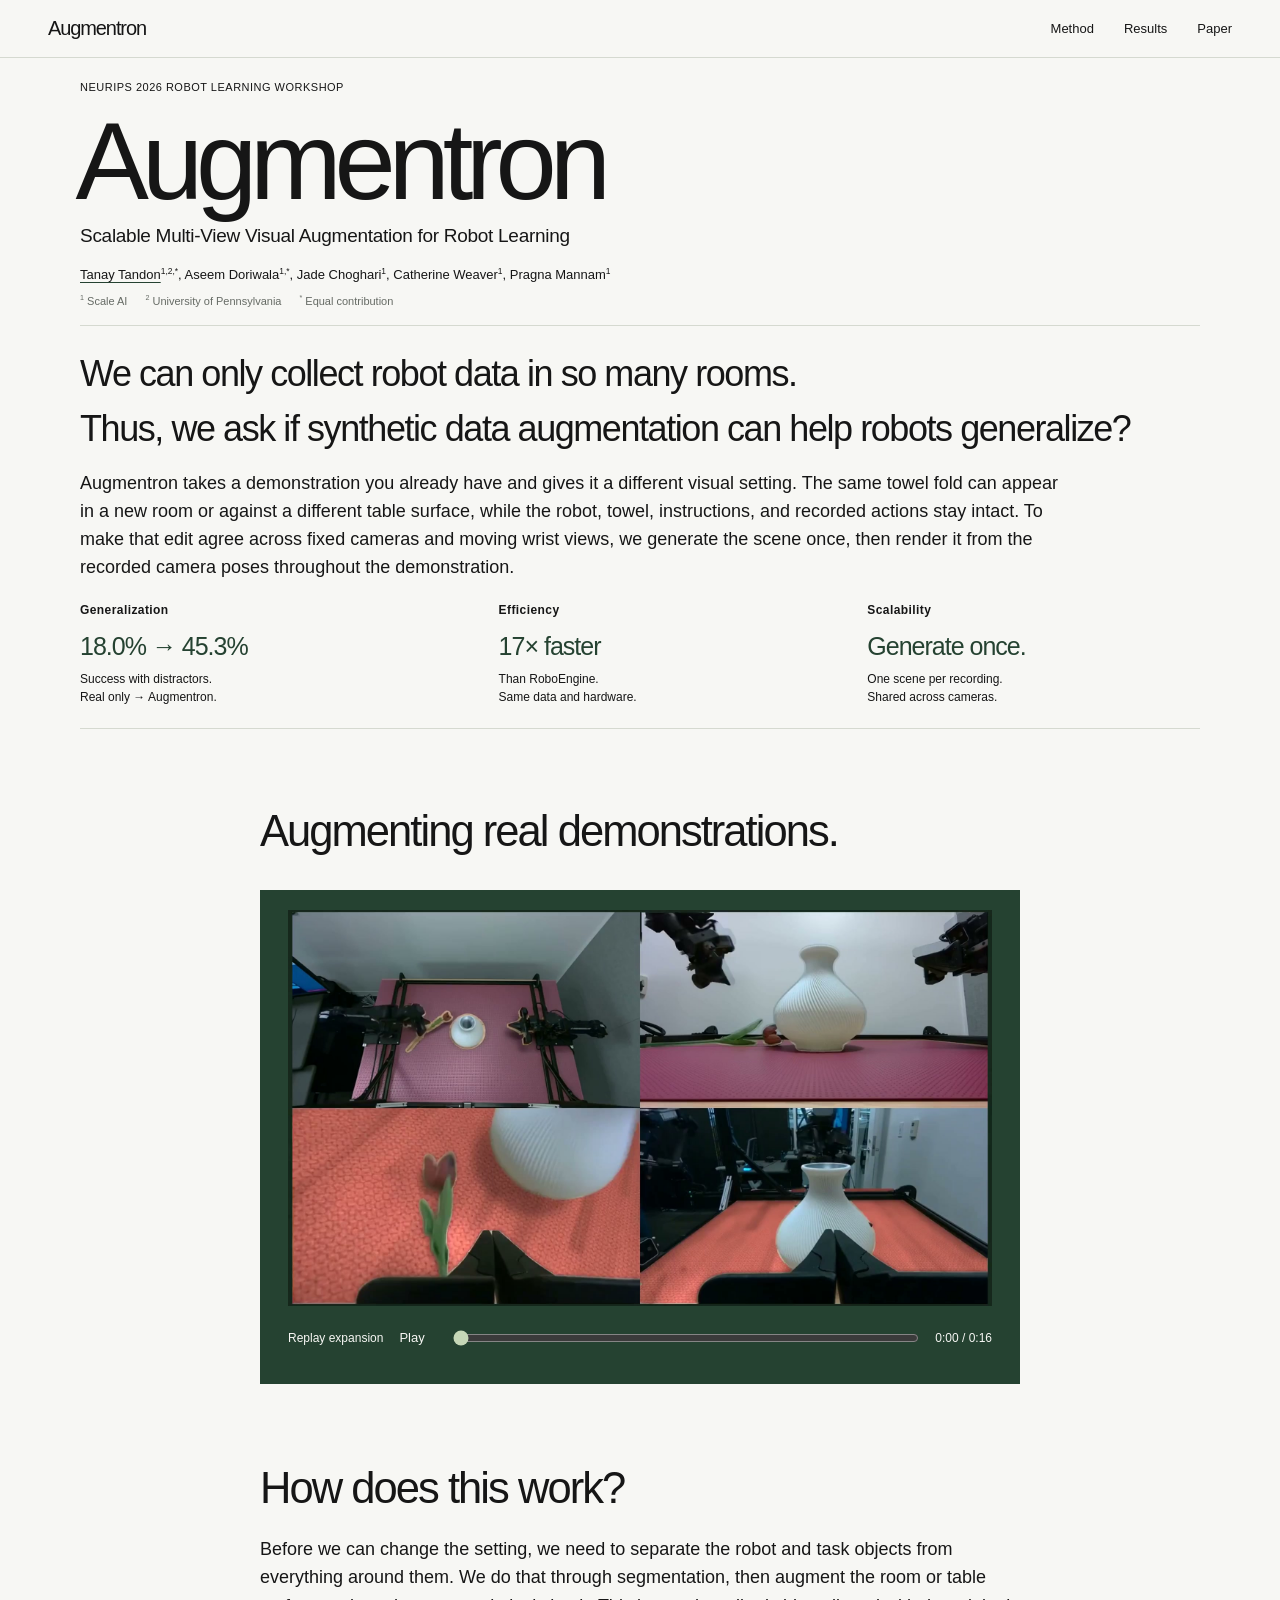
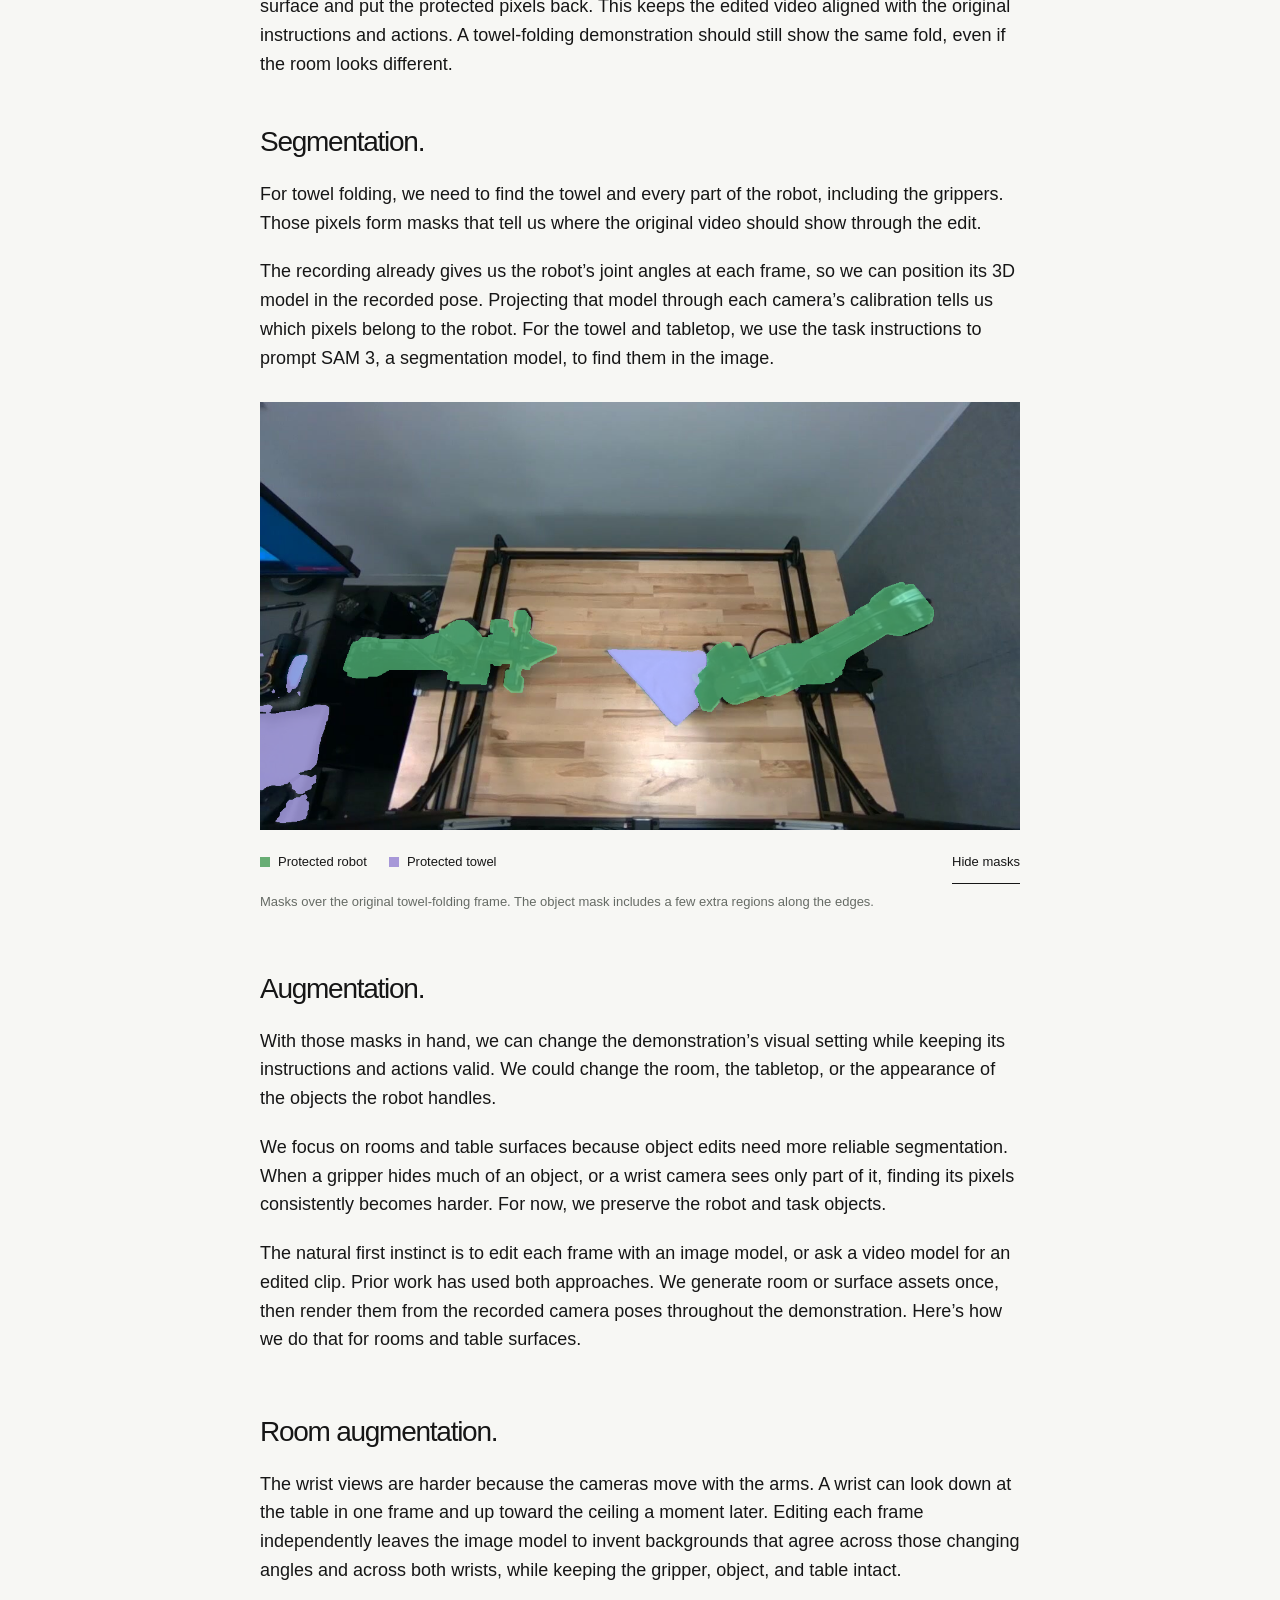
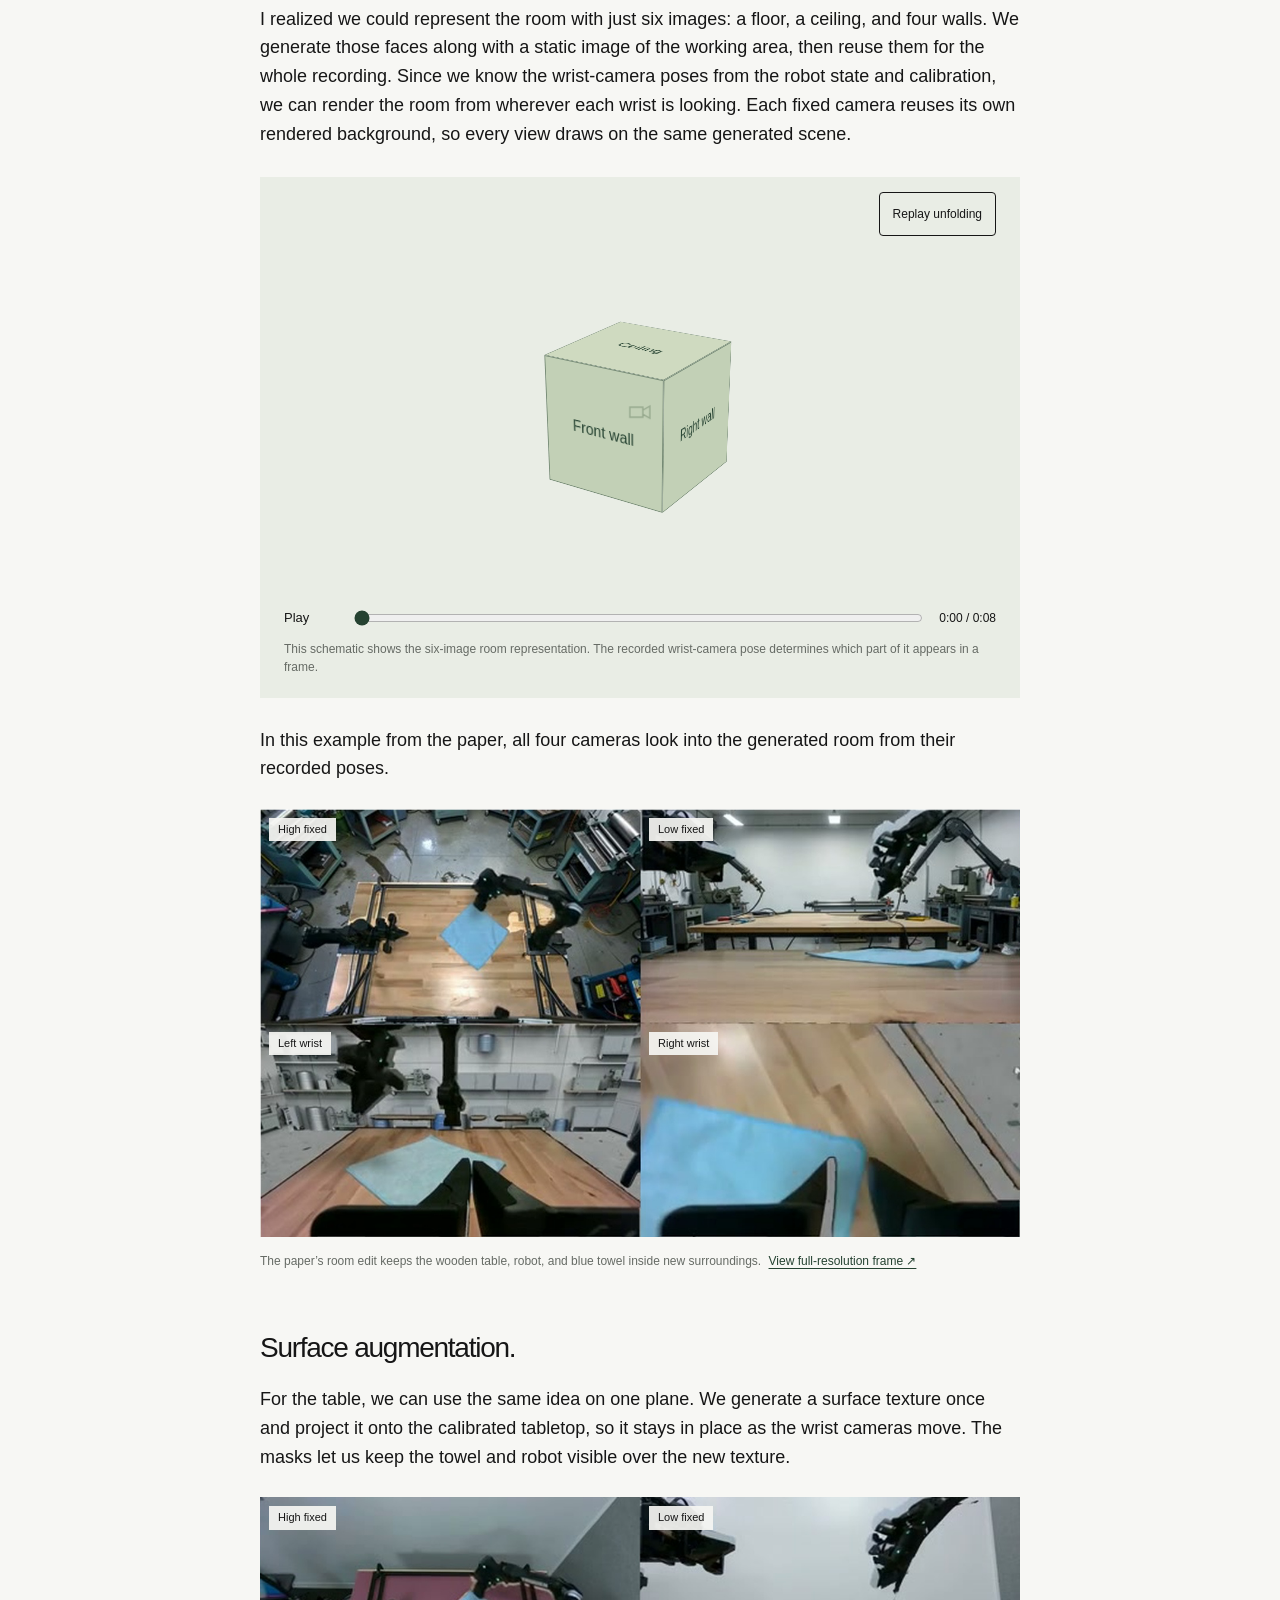
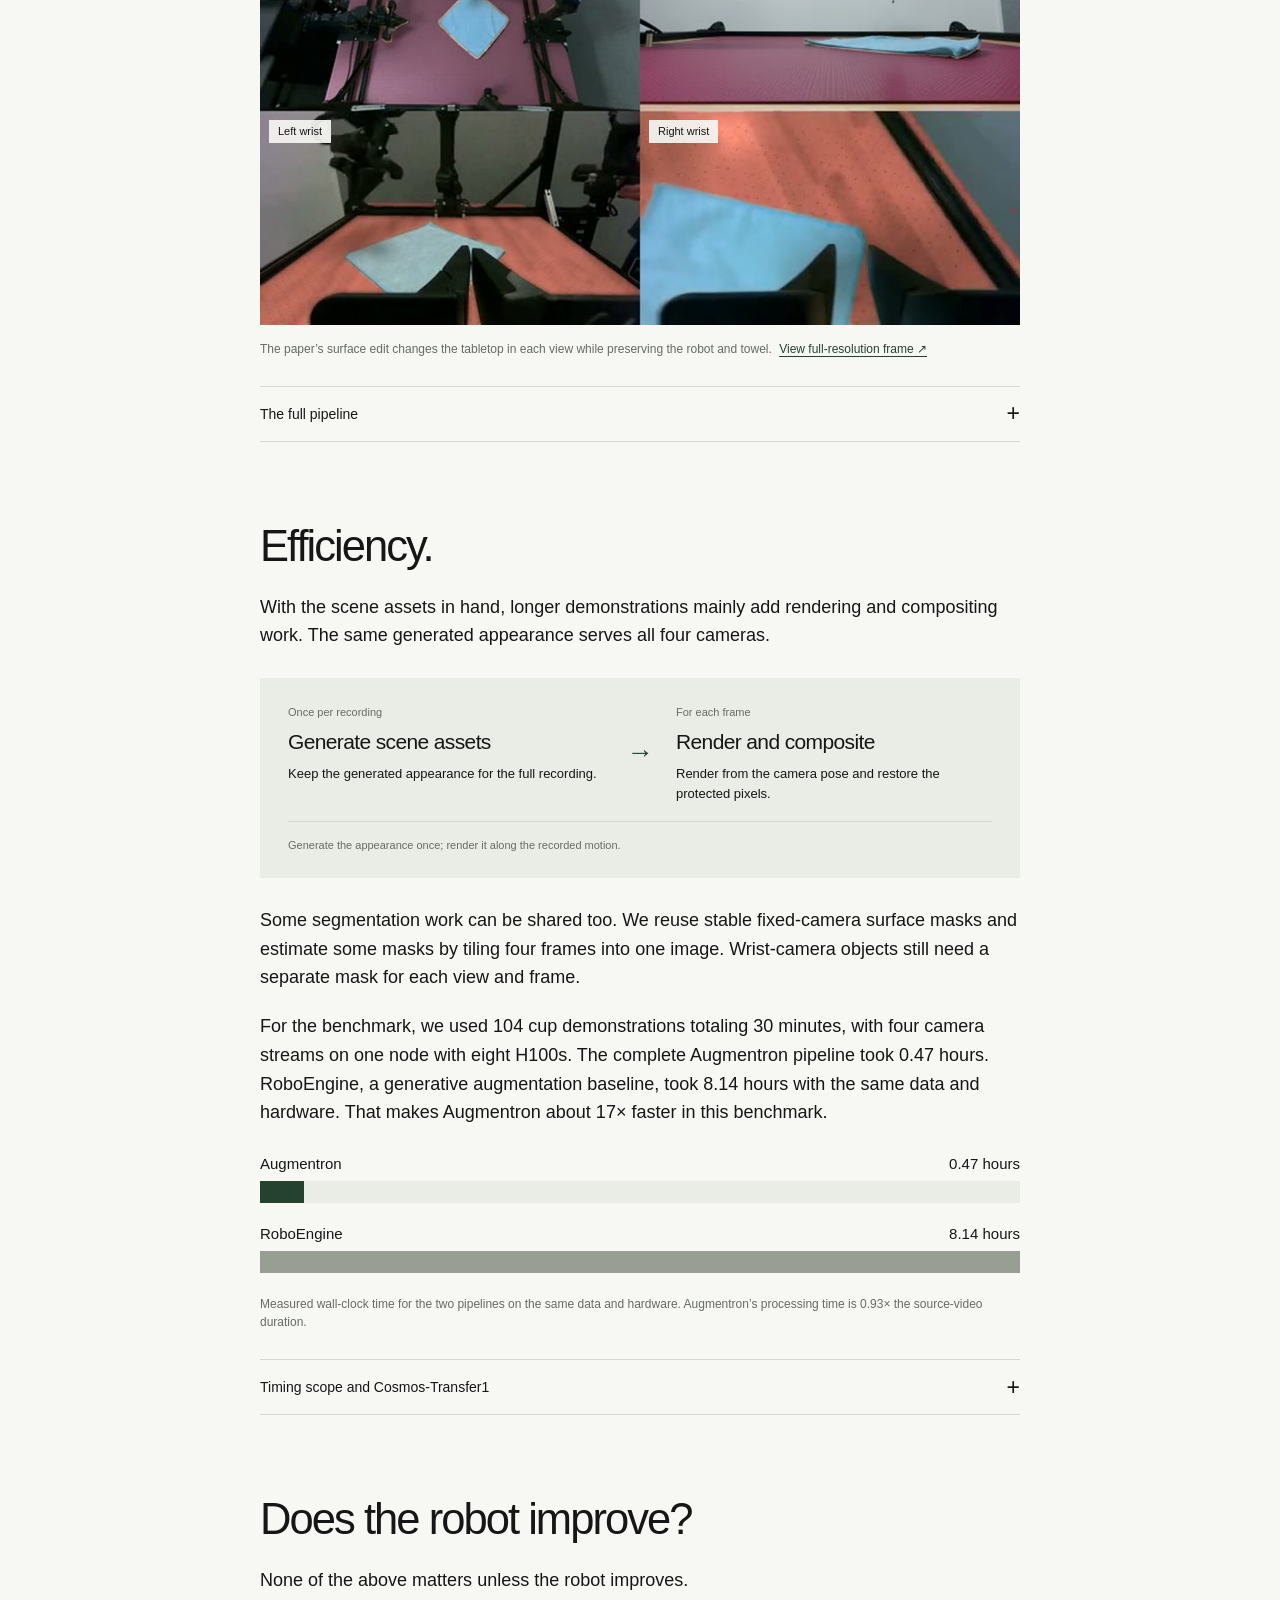
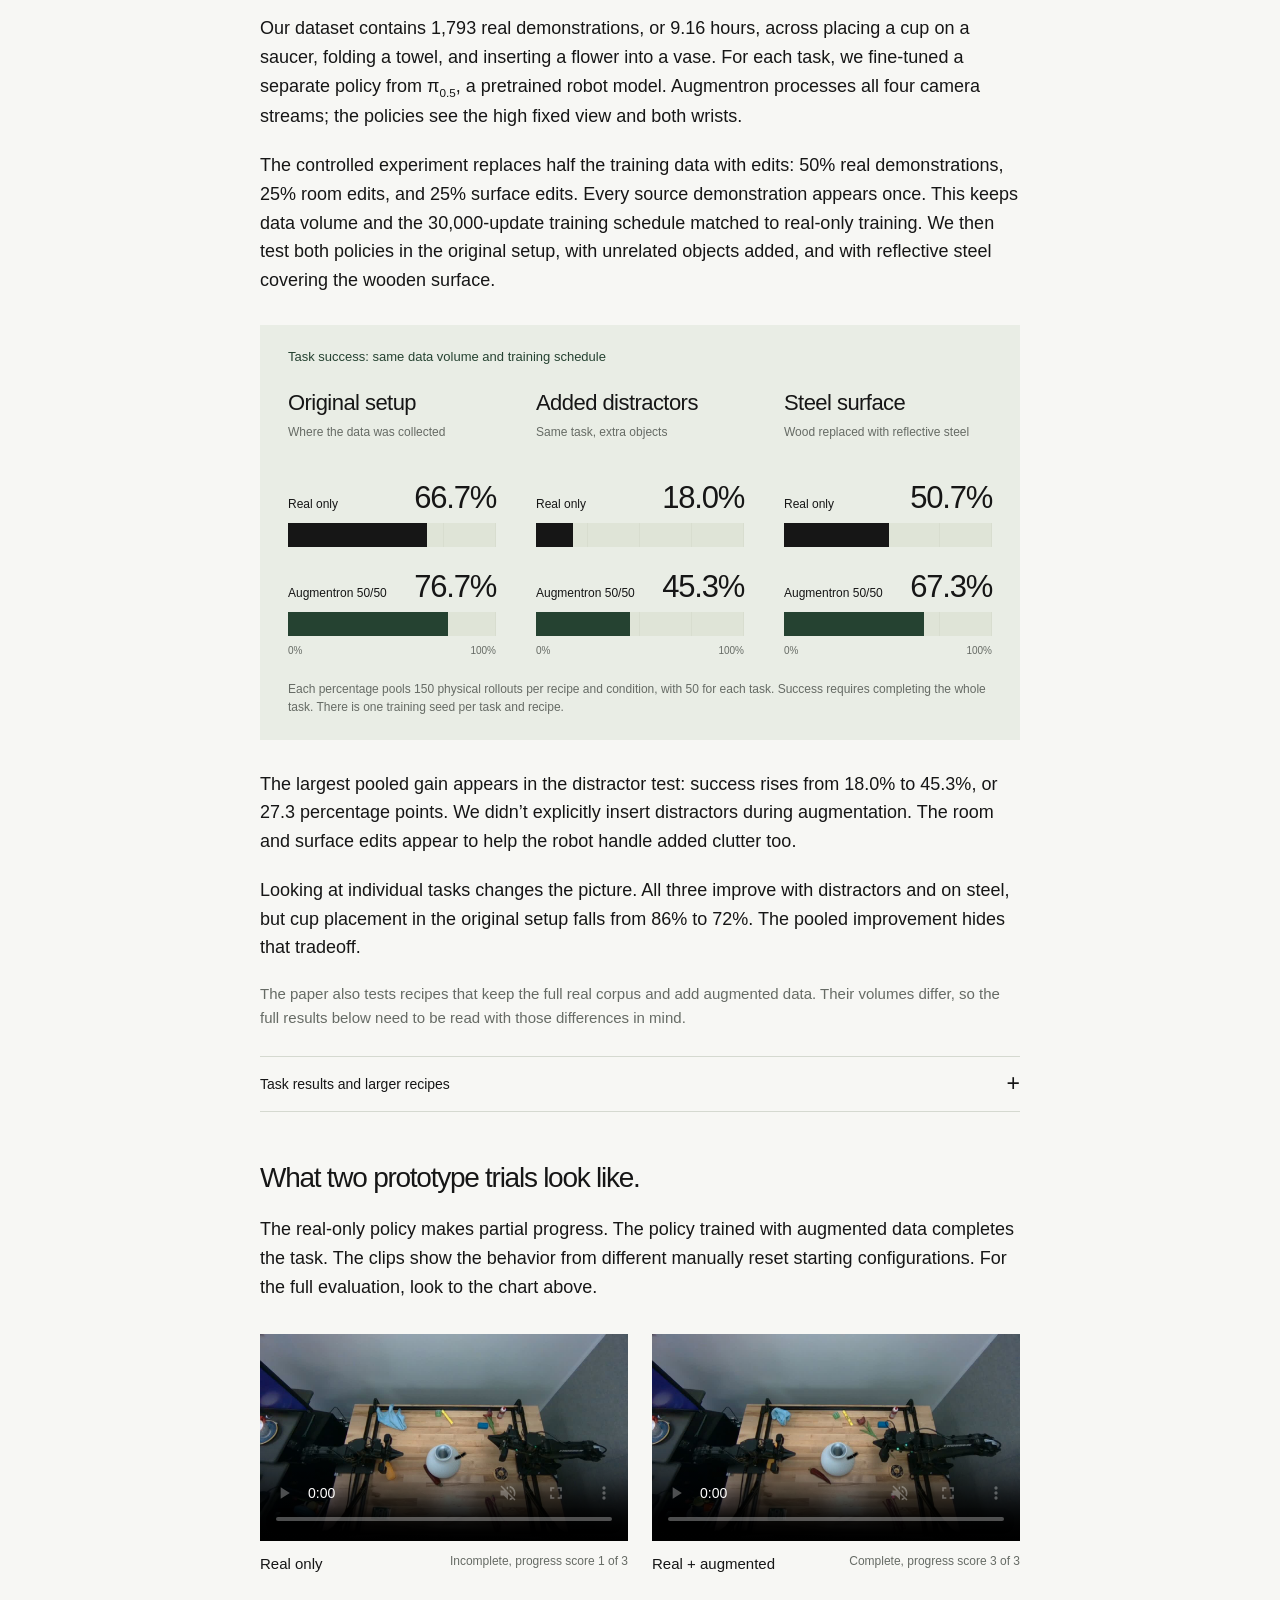
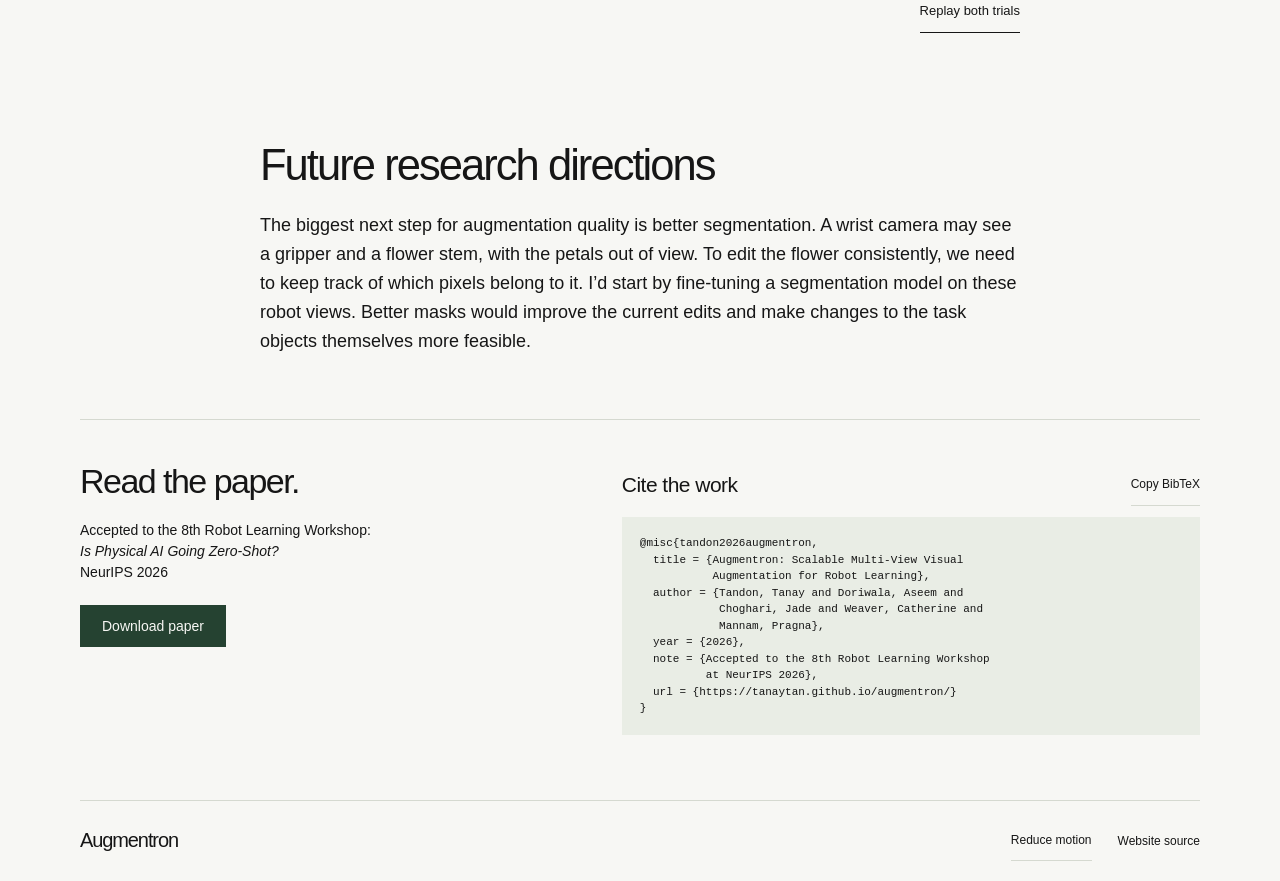
==== index.html @ 45821c66 "Link author website and complete social preview metadata" ====
<!doctype html>
<html lang="en">
<head>
  <meta charset="utf-8">
  <meta name="viewport" content="width=device-width, initial-scale=1">
  <meta name="description" content="We can only collect robot data in so many rooms. Augmentron generates reusable scenes for multi-view robot demonstrations. Accepted to the NeurIPS 2026 Robot Learning Workshop.">
  <meta name="theme-color" content="#254231">
  <meta property="og:title" content="Augmentron: Scalable Multi-View Visual Augmentation for Robot Learning">
  <meta property="og:description" content="One recorded motion. More rooms to learn from. Reusable scene generation for robot learning.">
  <meta property="og:image" content="https://tanaytan.github.io/augmentron/assets/images/environment-4views.jpg">
  <meta property="og:url" content="https://tanaytan.github.io/augmentron/">
  <meta property="og:type" content="article">
  <meta property="og:image:width" content="1280">
  <meta property="og:image:height" content="720">
  <meta property="og:image:alt" content="Four camera views of the same robot demonstration in an Augmentron-generated visual setting.">
  <meta name="twitter:card" content="summary_large_image">
  <meta name="twitter:title" content="Augmentron: Scalable Multi-View Visual Augmentation for Robot Learning">
  <meta name="twitter:description" content="One recorded motion. More rooms to learn from. Reusable scene generation for robot learning.">
  <meta name="twitter:image" content="https://tanaytan.github.io/augmentron/assets/images/environment-4views.jpg">
  <meta name="twitter:image:alt" content="Four camera views of the same robot demonstration in an Augmentron-generated visual setting.">
  <link rel="canonical" href="https://tanaytan.github.io/augmentron/">
  <meta name="citation_title" content="Augmentron: Scalable Multi-View Visual Augmentation for Robot Learning">
  <meta name="citation_author" content="Tanay Tandon">
  <meta name="citation_author" content="Aseem Doriwala">
  <meta name="citation_author" content="Jade Choghari">
  <meta name="citation_author" content="Catherine Weaver">
  <meta name="citation_author" content="Pragna Mannam">
  <meta name="citation_publication_date" content="2026">
  <meta name="citation_pdf_url" content="https://tanaytan.github.io/augmentron/assets/paper/augmentron.pdf">
  <title>Augmentron | Multi-View Visual Augmentation for Robot Learning</title>
  <link rel="icon" type="image/svg+xml" href="assets/favicon.svg">
  <link rel="stylesheet" href="styles.css?v=eca7a57d698e">
</head>
<body>
<a class="skip-link" href="#main">Skip to content</a>
<header class="site-header"><a class="wordmark" href="#main">Augmentron</a><nav aria-label="Main navigation"><a href="#method">Method</a><a href="#results">Results</a><a href="assets/paper/augmentron.pdf" target="_blank" rel="noopener">Paper</a></nav><div class="reading-progress" aria-hidden="true"></div></header>
<main id="main">
<header class="hero wrap">
<p class="eyebrow">NeurIPS 2026 Robot Learning Workshop</p>
<h1>Augmentron</h1>
<p class="paper-title">Scalable Multi-View Visual Augmentation for Robot Learning</p>
<div class="author-block"><p><a class="author-link" href="https://tanaytandon.com/">Tanay Tandon</a><sup>1,2,*</sup>, Aseem Doriwala<sup>1,*</sup>, Jade Choghari<sup>1</sup>, Catherine Weaver<sup>1</sup>, Pragna Mannam<sup>1</sup></p><p class="affiliations"><span><sup>1</sup> Scale AI</span><span><sup>2</sup> University of Pennsylvania</span><span><sup>*</sup> Equal contribution</span></p></div>

<div class="opening"><h2>We can only collect robot data in so many rooms.</h2><p class="opening-question">Thus, we ask if synthetic data augmentation can help robots generalize?</p><p class="opening-description">Augmentron takes a demonstration you already have and gives it a different visual setting. The same towel fold can appear in a new room or against a different table surface, while the robot, towel, instructions, and recorded actions stay intact. To make that edit agree across fixed cameras and moving wrist views, we generate the scene once, then render it from the recorded camera poses throughout the demonstration.</p></div>
<div class="headline-results"><p><span class="takeaway-label">Generalization</span><strong>18.0% → 45.3%</strong><span>Success with distractors.<br>Real only → Augmentron.</span></p><p><span class="takeaway-label">Efficiency</span><strong>17× faster</strong><span>Than RoboEngine.<br>Same data and hardware.</span></p><p><span class="takeaway-label">Scalability</span><strong>Generate once.</strong><span>One scene per recording.<br>Shared across cameras.</span></p></div>
</header>

<article>
<section class="article-section wrap" id="scenes"><div class="prose"><h2>Augmenting real demonstrations.</h2></div>
<figure class="expansion-figure"><div class="expansion-stage" id="expansion-stage"><img id="expansion-static" src="assets/images/expansion-wall.jpg" width="1280" height="720" loading="lazy" alt="49 augmented demonstrations, each with four camera views" hidden><video id="expansion-video" muted playsinline loop controls preload="none" poster="assets/images/expansion-poster.jpg" src="assets/videos/expansion.mp4" aria-label="Four-camera recordings expand into a wall of augmented demonstrations"></video><div class="expansion-end-popup" id="expansion-end-popup" aria-hidden="true"><div class="wall-proof-views"><strong>Multi-view <em>consistent</em></strong></div><span class="wall-proof-divider" aria-hidden="true"></span><div class="wall-proof-runtime"><strong>1×</strong><span>GPU-hours / video-hour</span></div></div></div><div class="animation-controls"><button type="button" id="expansion-replay">Replay expansion</button><button type="button" id="expansion-play" aria-label="Play expansion">Play</button><input id="expansion-progress" type="range" min="0" max="16" step="any" value="0" aria-label="Expansion timeline"><span id="expansion-time" class="animation-time">0:00 / 0:16</span></div></figure>
</section>

<section class="article-section wrap" id="method"><div class="prose"><h2>How does this work?</h2><p>Before we can change the setting, we need to separate the robot and task objects from everything around them. We do that through segmentation, then augment the room or table surface and put the protected pixels back. This keeps the edited video aligned with the original instructions and actions. A towel-folding demonstration should still show the same fold, even if the room looks different.</p><h3 class="method-subtitle">Segmentation.</h3><p>For towel folding, we need to find the towel and every part of the robot, including the grippers. Those pixels form masks that tell us where the original video should show through the edit.</p><p>The recording already gives us the robot’s joint angles at each frame, so we can position its 3D model in the recorded pose. Projecting that model through each camera’s calibration tells us which pixels belong to the robot. For the towel and tabletop, we use the task instructions to prompt SAM 3, a segmentation model, to find them in the image.</p></div>
<figure class="mask-figure"><div class="mask-image"><img src="assets/images/method/original-towel-high.jpg" width="1280" height="720" loading="lazy" alt="Original towel-folding recording: a blue triangular towel on a wooden table between two robot arms"><div class="mask-overlay" id="mask-overlay" aria-hidden="true"><img class="protected-robot" src="assets/images/method/towel-578-frame-336-robot-overlay.png" width="1280" height="720" loading="lazy" alt=""><img class="protected-object" src="assets/images/method/towel-578-frame-336-task-object-overlay.png" width="1280" height="720" loading="lazy" alt=""></div></div><div class="mask-caption"><div class="mask-legend"><span><i class="robot-swatch"></i>Protected robot</span><span><i class="object-swatch"></i>Protected towel</span></div><button type="button" id="mask-toggle" aria-pressed="true">Hide masks</button></div><figcaption>Masks over the original towel-folding frame. The object mask includes a few extra regions along the edges.</figcaption></figure>
<div class="prose method-bridge" id="augmentation"><h3>Augmentation.</h3><p>With those masks in hand, we can change the demonstration’s visual setting while keeping its instructions and actions valid. We could change the room, the tabletop, or the appearance of the objects the robot handles.</p><p>We focus on rooms and table surfaces because object edits need more reliable segmentation. When a gripper hides much of an object, or a wrist camera sees only part of it, finding its pixels consistently becomes harder. For now, we preserve the robot and task objects.</p><p>The natural first instinct is to edit each frame with an image model, or ask a video model for an edited clip. Prior work has used both approaches. We generate room or surface assets once, then render them from the recorded camera poses throughout the demonstration. Here’s how we do that for rooms and table surfaces.</p></div>
<div class="prose method-bridge"><h3>Room augmentation.</h3><p>The wrist views are harder because the cameras move with the arms. A wrist can look down at the table in one frame and up toward the ceiling a moment later. Editing each frame independently leaves the image model to invent backgrounds that agree across those changing angles and across both wrists, while keeping the gripper, object, and table intact.</p><p>I realized we could represent the room with just six images: a floor, a ceiling, and four walls. We generate those faces along with a static image of the working area, then reuse them for the whole recording. Since we know the wrist-camera poses from the robot state and calibration, we can render the room from wherever each wrist is looking. Each fixed camera reuses its own rendered background, so every view draws on the same generated scene.</p></div>
<figure class="room-visual"><div class="figure-heading"><button type="button" id="room-replay">Replay unfolding</button></div><div class="room-stage" id="room-stage"><div class="room-cube"><div class="room-face front">Front wall</div><div class="room-face back">Back wall</div><div class="room-face left">Left wall</div><div class="room-face right">Right wall</div><div class="room-face top">Ceiling</div><div class="room-face bottom">Floor</div><div class="room-camera" aria-label="Recorded camera"><svg width="28" height="24" viewBox="0 0 28 24" aria-hidden="true"><path d="M3 8h13v10H3zM16 11l7-4v12l-7-4z" fill="none" stroke="currentColor" stroke-width="1.4"/></svg></div></div></div><div class="animation-controls"><button type="button" id="room-play" aria-label="Play unfolding">Play</button><input id="room-progress" type="range" min="0" max="8" step="0.05" value="0" aria-label="Unfolding timeline"><span id="room-time" class="animation-time">0:00 / 0:08</span></div><figcaption>This schematic shows the six-image room representation. The recorded wrist-camera pose determines which part of it appears in a frame.</figcaption></figure>
<div class="prose example-bridge"><p>In this example from the paper, all four cameras look into the generated room from their recorded poses.</p></div><figure class="method-example"><div class="camera-example"><img src="assets/images/method/paper-environment-four-views.png" width="1280" height="720" loading="lazy" alt="Room augmentation in four cameras: the wooden table, blue towel and robot are retained inside an edited industrial room."><span class="camera-label high-fixed">High fixed</span><span class="camera-label low-fixed">Low fixed</span><span class="camera-label left-wrist">Left wrist</span><span class="camera-label right-wrist">Right wrist</span></div><figcaption>The paper’s room edit keeps the wooden table, robot, and blue towel inside new surroundings. <a href="assets/images/method/paper-environment-four-views.png" target="_blank" rel="noopener">View full-resolution frame ↗</a></figcaption></figure>
<div class="prose method-bridge"><h3>Surface augmentation.</h3><p>For the table, we can use the same idea on one plane. We generate a surface texture once and project it onto the calibrated tabletop, so it stays in place as the wrist cameras move. The masks let us keep the towel and robot visible over the new texture.</p></div>
<figure class="method-example"><div class="camera-example"><img src="assets/images/method/paper-surface-four-views.png" width="1280" height="720" loading="lazy" alt="Table augmentation in four cameras: purple and reddish table surfaces surround the preserved blue towel and robot."><span class="camera-label high-fixed">High fixed</span><span class="camera-label low-fixed">Low fixed</span><span class="camera-label left-wrist">Left wrist</span><span class="camera-label right-wrist">Right wrist</span></div><figcaption>The paper’s surface edit changes the tabletop in each view while preserving the robot and towel. <a href="assets/images/method/paper-surface-four-views.png" target="_blank" rel="noopener">View full-resolution frame ↗</a></figcaption></figure>
<details class="pipeline-details"><summary>The full pipeline</summary><p>Robot-mesh projections and SAM 3 segmentation identify the protected foreground. To recover the static scene, we exclude those pixels from sampled frames and take the median at each image location. This reference guides FLUX.2-klein-4B, which generates a working-area image and a six-image cubemap. We render these assets through the recorded camera poses and composite the original foreground over them.</p><img src="assets/images/pipeline.png" width="1800" height="773" loading="lazy" alt="Pipeline: robot geometry and annotations produce masks; reference images guide scene generation; rendering and compositing produce room and surface augmentations"></details>
</section>

<section class="article-section wrap" id="runtime"><div class="prose"><h2>Efficiency.</h2><p>With the scene assets in hand, longer demonstrations mainly add rendering and compositing work. The same generated appearance serves all four cameras.</p></div>
<figure class="reuse-summary"><div><span>Once per recording</span><strong>Generate scene assets</strong><p>Keep the generated appearance for the full recording.</p></div><span class="reuse-arrow" aria-hidden="true">→</span><div><span>For each frame</span><strong>Render and composite</strong><p>Render from the camera pose and restore the protected pixels.</p></div><figcaption>Generate the appearance once; render it along the recorded motion.</figcaption></figure><div class="prose"><p>Some segmentation work can be shared too. We reuse stable fixed-camera surface masks and estimate some masks by tiling four frames into one image. Wrist-camera objects still need a separate mask for each view and frame.</p><p>For the benchmark, we used 104 cup demonstrations totaling 30 minutes, with four camera streams on one node with eight H100s. The complete Augmentron pipeline took 0.47 hours. RoboEngine, a generative augmentation baseline, took 8.14 hours with the same data and hardware. That makes Augmentron about 17× faster in this benchmark.</p></div>
<figure class="runtime-figure"><div class="runtime-row"><div><strong>Augmentron</strong><span>0.47 hours</span></div><div class="runtime-track"><span style="width:5.77%"></span></div></div><div class="runtime-row baseline"><div><strong>RoboEngine</strong><span>8.14 hours</span></div><div class="runtime-track"><span style="width:100%"></span></div></div><figcaption>Measured wall-clock time for the two pipelines on the same data and hardware. Augmentron’s processing time is 0.93× the source-video duration.</figcaption></figure>
<details class="timing-details"><summary>Timing scope and Cosmos-Transfer1</summary><p>The clock starts with cold model construction and stops after the local output audit. Queueing, container-image retrieval, credential and GPU gates, artifact staging, inter-boot delays, and publication fall outside this measurement.</p><p>A single-view Cosmos-Transfer1 run took 10.31 hours. Extrapolating its per-view stages gives 23.79 hours for four views. The paper reports that estimate separately from the measured runs.</p></details>
</section>

<section class="article-section wrap" id="results"><div class="prose"><h2>Does the robot improve?</h2><p>None of the above matters unless the robot improves.</p><p>Our dataset contains 1,793 real demonstrations, or 9.16 hours, across placing a cup on a saucer, folding a towel, and inserting a flower into a vase. For each task, we fine-tuned a separate policy from π<sub>0.5</sub>, a pretrained robot model. Augmentron processes all four camera streams; the policies see the high fixed view and both wrists.</p><p>The controlled experiment replaces half the training data with edits: 50% real demonstrations, 25% room edits, and 25% surface edits. Every source demonstration appears once. This keeps data volume and the 30,000-update training schedule matched to real-only training. We then test both policies in the original setup, with unrelated objects added, and with reflective steel covering the wooden surface.</p></div>
<figure class="success-figure"><div class="figure-heading"><span>Task success: same data volume and training schedule</span></div><div class="success-groups"><div class="condition-group"><h4>Original setup</h4><p>Where the data was collected</p><div class="result-line"><div><span>Real only</span><strong>66.7%</strong></div><div class="bar-track"><span style="width:66.7%"></span></div></div><div class="result-line augmented"><div><span>Augmentron 50/50</span><strong>76.7%</strong></div><div class="bar-track"><span style="width:76.7%"></span></div></div><div class="chart-axis" aria-hidden="true"><span>0%</span><span>100%</span></div></div><div class="condition-group"><h4>Added distractors</h4><p>Same task, extra objects</p><div class="result-line"><div><span>Real only</span><strong>18.0%</strong></div><div class="bar-track"><span style="width:18.0%"></span></div></div><div class="result-line augmented"><div><span>Augmentron 50/50</span><strong>45.3%</strong></div><div class="bar-track"><span style="width:45.3%"></span></div></div><div class="chart-axis" aria-hidden="true"><span>0%</span><span>100%</span></div></div><div class="condition-group"><h4>Steel surface</h4><p>Wood replaced with reflective steel</p><div class="result-line"><div><span>Real only</span><strong>50.7%</strong></div><div class="bar-track"><span style="width:50.7%"></span></div></div><div class="result-line augmented"><div><span>Augmentron 50/50</span><strong>67.3%</strong></div><div class="bar-track"><span style="width:67.3%"></span></div></div><div class="chart-axis" aria-hidden="true"><span>0%</span><span>100%</span></div></div></div><figcaption>Each percentage pools 150 physical rollouts per recipe and condition, with 50 for each task. Success requires completing the whole task. There is one training seed per task and recipe.</figcaption></figure>
<div class="prose"><p>The largest pooled gain appears in the distractor test: success rises from <strong>18.0% to 45.3%</strong>, or 27.3 percentage points. We didn’t explicitly insert distractors during augmentation. The room and surface edits appear to help the robot handle added clutter too.</p><p>Looking at individual tasks changes the picture. All three improve with distractors and on steel, but cup placement in the original setup falls from 86% to 72%. The pooled improvement hides that tradeoff.</p><p class="detail-pointer">The paper also tests recipes that keep the full real corpus and add augmented data. Their volumes differ, so the full results below need to be read with those differences in mind.</p></div>
<details class="full-results"><summary>Task results and larger recipes</summary><div class="comparison-notes"><p><strong>Same volume.</strong> Real only and Augmentron 50/50 use 1× data volume and the same 30k-update schedule. For 50/50, disjoint source-episode halves supply the real and edited data, keeping every demonstration represented once.</p><p><strong>Larger recipes.</strong> At 45k updates, Augmentron uses 3× data volume, while RoboEngine and Masked Noise each use 2×. RoboEngine generates visual edits. Masked Noise applies static, pixelation, blur, blackout, or color jitter outside protected regions. These runs compare complete recipes; they leave the effects of data volume and individual pipeline components unresolved.</p><p><strong>Exploratory checkpoint.</strong> The 30k Augmentron 33/67 checkpoint belongs to a run scheduled for 45k updates. It raises pooled distractor success from 45.3% to 50.7% relative to 50/50 at 30k, while success falls in the original setup and on steel. With both data volume and the decay schedule changed, this comparison cannot establish a scaling trend.</p><p><strong>Cameras and trials.</strong> The pipeline processes two fixed and two wrist streams; policies observe the high fixed view and both wrists. Operators manually reset the starting configurations, which are unpaired across models. Rollout progress ranges from 0 to 3, and only 3 counts as success.</p></div><p class="table-hint">On a small screen, scroll the table sideways.</p><div class="table-scroll" tabindex="0" role="region" aria-label="Complete results table, scroll horizontally"><table><caption>Physical rollout success rates (%)</caption><thead><tr><th scope="col">Updates</th><th scope="col">Recipe</th><th scope="col">Volume</th><th scope="col">Task</th><th scope="col">Original</th><th scope="col">Distractors</th><th scope="col">Steel</th></tr></thead><tbody id="all-results-body"></tbody></table></div><a class="text-link" href="assets/results.csv" download>Download results CSV</a></details>
<div class="prose rollout-intro"><h3>What two prototype trials look like.</h3><p>The real-only policy makes partial progress. The policy trained with augmented data completes the task. The clips show the behavior from different manually reset starting configurations. For the full evaluation, look to the chart above.</p></div>
<figure class="rollout-figure"><div class="rollout-grid" id="rollouts"><div><video muted playsinline controls preload="metadata" poster="assets/images/rollout-real.jpg" src="assets/videos/vase-distractors-real-score-1.mp4" aria-label="Real-only policy trial with distractors"></video><p><strong>Real only</strong><span>Incomplete, progress score 1 of 3</span></p></div><div><video muted playsinline controls preload="metadata" poster="assets/images/rollout-augmented.jpg" src="assets/videos/vase-distractors-real-plus-augmented-score-3.mp4" aria-label="Policy trained with augmented data, trial with distractors"></video><p><strong>Real + augmented</strong><span>Complete, progress score 3 of 3</span></p></div></div><div class="rollout-actions"><button type="button" id="rollout-replay">Replay both trials</button></div></figure>
</section>

<section class="article-section wrap discussion" id="discussion"><div class="prose"><h2>Future research directions</h2><p>The biggest next step for augmentation quality is better segmentation. A wrist camera may see a gripper and a flower stem, with the petals out of view. To edit the flower consistently, we need to keep track of which pixels belong to it. I’d start by fine-tuning a segmentation model on these robot views. Better masks would improve the current edits and make changes to the task objects themselves more feasible.</p></div></section>
</article>

<section class="resources wrap" id="resources"><div class="resource-paper"><h2>Read the paper.</h2><p>Accepted to the 8th Robot Learning Workshop:<br><em>Is Physical AI Going Zero-Shot?</em><br>NeurIPS 2026</p><a class="paper-link" href="assets/paper/augmentron.pdf" target="_blank" rel="noopener">Download paper</a></div><div class="citation-block"><div class="citation-heading"><h3>Cite the work</h3><button type="button" id="copy-citation">Copy BibTeX</button></div><pre><code id="citation">@misc{tandon2026augmentron,
  title = {Augmentron: Scalable Multi-View Visual
           Augmentation for Robot Learning},
  author = {Tandon, Tanay and Doriwala, Aseem and
            Choghari, Jade and Weaver, Catherine and
            Mannam, Pragna},
  year = {2026},
  note = {Accepted to the 8th Robot Learning Workshop
          at NeurIPS 2026},
  url = {https://tanaytan.github.io/augmentron/}
}</code></pre><p id="citation-status" role="status"></p></div></section>
<footer class="wrap"><a class="wordmark" href="#main">Augmentron</a><div><button type="button" id="animation-toggle" aria-pressed="false">Reduce motion</button><a href="https://github.com/tanaytan/augmentron">Website source</a></div></footer>
</main><script src="site.js?v=ec825e636687"></script><script src="delight.js?v=b47e61f38214"></script>
</body></html>
---- styles.css ----
:root{--paper:#f7f7f4;--ink:#161616;--green:#254231;--purple:#827093;--muted:#666b65;--line:#d5d9d0;--soft:#e9ede5;--ease:cubic-bezier(.2,.75,.2,1)}
*{box-sizing:border-box}html{scroll-behavior:smooth;scroll-padding-top:90px}body{margin:0;background:var(--paper);color:var(--ink);font-family:Arial,Helvetica,sans-serif;-webkit-font-smoothing:antialiased}a{color:inherit;text-decoration:none}button,input{font:inherit}button{cursor:pointer;color:inherit}img,video{display:block;max-width:100%}img{height:auto}p{margin:0 0 1.1em;line-height:1.6}h1,h2,h3,h4{font-weight:400;margin:0;letter-spacing:-.045em;line-height:1.12}h2{font-size:clamp(30px,3.4vw,44px);text-wrap:balance}h3{font-size:28px}sup{font-size:.65em;vertical-align:super;line-height:0}sub{font-size:.65em}figure{margin:32px 0}figcaption{font-size:13px;line-height:1.5;color:var(--muted);margin-top:15px;max-width:960px}strong{font-weight:500}[hidden]{display:none!important}.wrap{width:calc(100% - 96px);max-width:1120px;margin-inline:auto}.prose{max-width:760px;margin-inline:auto;font-size:18px}.prose h2,.prose h3{margin-bottom:22px}.prose p:last-child{margin-bottom:0}.article-section{padding-top:64px;padding-bottom:16px}.eyebrow{font-size:11px;letter-spacing:.045em;text-transform:uppercase}.text-link{border-bottom:1px solid var(--green);display:inline-block;font-size:14px;padding-bottom:4px}button,a,summary{touch-action:manipulation}button:focus-visible,a:focus-visible,summary:focus-visible,.table-scroll:focus-visible{outline:3px solid var(--purple);outline-offset:5px}.skip-link{position:fixed;top:8px;left:10px;padding:14px;background:white;z-index:100;transform:translateY(-150%)}.skip-link:focus{transform:none}
.site-header{position:sticky;top:0;z-index:30;display:flex;align-items:center;justify-content:space-between;padding:16px 48px;border-bottom:1px solid var(--line);background:#f7f7f4f5;backdrop-filter:blur(14px)}.wordmark{font-size:20px;letter-spacing:-.055em}.site-header nav{display:flex;gap:30px;font-size:13px}.site-header nav a{padding:5px 0}.site-header nav a:hover,.site-header nav a[aria-current]{border-bottom:1px solid var(--green)}.reading-progress{position:absolute;bottom:-1px;left:0;height:2px;background:var(--green);width:100%;transform:scaleX(0);transform-origin:left;pointer-events:none}
.hero{padding-top:21px;padding-bottom:14px}.hero .eyebrow{display:flex;justify-content:space-between;margin-bottom:13px}.hero .eyebrow span{text-transform:none;color:var(--green);letter-spacing:0}.hero h1{font-size:clamp(58px,8.6vw,112px);letter-spacing:-.065em;line-height:.92;margin-left:-.04em}.paper-title{font-size:19px;line-height:1.25;margin:13px 0 17px;letter-spacing:-.015em}.author-block{font-size:13px;border-bottom:1px solid var(--line);padding-bottom:14px}.author-block p{margin-bottom:8px}.affiliations{display:flex;gap:18px;flex-wrap:wrap;color:var(--muted);font-size:11px;margin:0!important}.opening{padding-top:26px;font-size:clamp(26px,2.85vw,36px)}.opening h2,.opening-question{font-size:inherit;line-height:1.2;letter-spacing:-.04em;color:var(--ink);text-wrap:normal;max-width:none}.opening-question{margin:12px 0 20px}.opening-description{font-size:18px;max-width:990px;line-height:1.55;margin-bottom:0}.headline-results{display:grid;grid-template-columns:1.15fr 1fr 1fr;gap:36px;padding:20px 0 22px;border-bottom:1px solid var(--line);margin-top:0}.headline-results p{margin:0;line-height:1.4}.headline-results strong{font-size:25px;letter-spacing:-.04em;display:block;margin-bottom:7px;color:var(--green)}.headline-results span{font-size:12px;display:block;max-width:270px;line-height:1.45}
.figure-heading{display:flex;align-items:center;justify-content:space-between;gap:20px;font-size:13px}.figure-heading button{background:transparent;border:1px solid currentColor;border-radius:4px;min-height:44px;padding:8px 13px;font-size:12px;white-space:nowrap}.mask-caption button,.rollout-actions button{background:none;border:0;border-bottom:1px solid currentColor;min-height:44px;padding:5px 0;font-size:13px}.expansion-figure{background:var(--green);color:var(--paper);padding:20px 28px 24px;margin:34px 0 0}.expansion-stage{aspect-ratio:16/9;position:relative;overflow:hidden;margin-top:17px;background:#16271d}.expansion-stage video{width:100%;height:100%;object-fit:contain}.expansion-figure figcaption{color:#f7f7f4ce;font-size:12px}
.animation-controls{display:flex;align-items:center;gap:16px;margin-top:10px}.animation-controls button{min-width:54px;min-height:44px;font-size:13px;border:0;padding:4px 0;background:transparent;color:inherit;text-align:left}.animation-controls input{flex:1;min-width:0;height:44px;margin:0;cursor:pointer;accent-color:var(--green)}.expansion-figure .animation-controls input{accent-color:#c6d7b7}.animation-time{font-size:12px;font-variant-numeric:tabular-nums;white-space:nowrap}.animation-controls button:focus-visible,.animation-controls input:focus-visible{outline:3px solid var(--purple);outline-offset:3px}
.mask-figure{max-width:760px;margin:30px auto 0}.mask-image{position:relative;background:var(--soft)}.mask-image>img{width:100%;aspect-ratio:16/9;object-fit:cover}.mask-overlay{position:absolute;inset:0;transition:opacity .3s}.mask-overlay.is-hidden{opacity:0}.mask-overlay>img{position:absolute;inset:0;width:100%;height:100%;object-fit:fill;pointer-events:none}.mask-caption{display:flex;align-items:center;justify-content:space-between;gap:20px;padding-top:10px;font-size:13px}.mask-legend{display:flex;gap:22px;flex-wrap:wrap}.mask-legend span{display:flex;align-items:center;gap:8px}.mask-legend i{width:10px;height:10px;display:inline-block}.robot-swatch{background:#68ad74}.object-swatch{background:#a798d8}.mask-figure figcaption{margin-top:8px}.method-bridge{padding-top:62px}
.room-visual{max-width:760px;margin:28px auto;background:var(--soft);padding:15px 24px 22px}.room-stage{--unfold:0;--room-scale:.8;height:350px;perspective:900px;position:relative;display:grid;place-items:center;overflow:hidden}.room-cube{position:relative;width:132px;height:132px;transform-style:preserve-3d;transform:rotateX(var(--look-y,0deg)) rotateY(var(--look-x,0deg)) rotateX(calc(-22deg*(1 - var(--unfold)))) rotateY(calc(-32deg*(1 - var(--unfold)))) scale(calc(1 + (var(--room-scale) - 1)*var(--unfold)));left:calc(-66px*var(--room-scale)*var(--unfold))}.room-face{position:absolute;inset:0;border:1px solid #25423180;display:grid;place-items:center;background:#b8c8aacc;color:var(--green);font-size:16px;backface-visibility:hidden}.room-face.front{transform:translateZ(calc(66px*(1 - var(--unfold))));padding-bottom:calc(35px*var(--unfold))}.room-face.back{transform:translateX(calc(264px*var(--unfold))) rotateY(calc(180deg*(1 - var(--unfold)))) translateZ(calc(66px*(1 - var(--unfold))))}.room-face.left{transform:translateX(calc(-132px*var(--unfold))) rotateY(calc(-90deg*(1 - var(--unfold)))) translateZ(calc(66px*(1 - var(--unfold))))}.room-face.right{transform:translateX(calc(132px*var(--unfold))) rotateY(calc(90deg*(1 - var(--unfold)))) translateZ(calc(66px*(1 - var(--unfold))))}.room-face.top{transform:translateY(calc(-132px*var(--unfold))) rotateX(calc(90deg*(1 - var(--unfold)))) translateZ(calc(66px*(1 - var(--unfold))));background:#c8d5b7cc}.room-face.bottom{transform:translateY(calc(132px*var(--unfold))) rotateX(calc(-90deg*(1 - var(--unfold)))) translateZ(calc(66px*(1 - var(--unfold))));background:#a1b697cc}.room-camera{position:absolute;top:54px;left:53px;z-index:5;width:28px;height:24px;color:#102c1c;transform:rotateY(calc(32deg*(1 - var(--unfold)))) rotateX(calc(22deg*(1 - var(--unfold))))}.room-visual figcaption{font-size:12px;margin-top:0}
summary{cursor:pointer;list-style:none;display:flex;justify-content:space-between;align-items:center;min-height:54px;font-size:14px;gap:20px}summary::-webkit-details-marker{display:none}summary:after{content:'+';font-size:23px;font-weight:400}details[open]>summary:after{content:'−'}details{border-top:1px solid var(--line);border-bottom:1px solid var(--line);margin:28px auto 0;max-width:760px}details>p{font-size:14px;color:var(--muted);line-height:1.55}details>img{width:100%;margin:10px 0 20px}.runtime-figure{max-width:760px;margin:28px auto}.runtime-row{margin-bottom:22px}.runtime-row>div:first-child{display:flex;align-items:center;justify-content:space-between;font-size:15px;margin-bottom:9px}.runtime-row strong{font-weight:400}.runtime-row>div>span{font-variant-numeric:tabular-nums}.runtime-track{height:22px;background:var(--soft)}.runtime-track>span{height:100%;display:block;background:var(--green)}.runtime-row.baseline .runtime-track>span{background:#989e93}.runtime-figure figcaption{font-size:12px}
.success-figure{margin:30px 0;background:var(--soft);padding:24px 28px}.success-figure .figure-heading{font-size:13px;margin-bottom:27px;color:var(--green)}.success-groups{display:grid;grid-template-columns:repeat(3,minmax(0,1fr));gap:40px}.condition-group h4{font-size:22px;letter-spacing:-.025em}.condition-group>p{font-size:12px;color:var(--muted);line-height:1.4;min-height:34px;margin:8px 0 21px}.result-line{margin-top:22px}.result-line>div:first-child{display:flex;justify-content:space-between;align-items:baseline;gap:10px;font-size:12px;margin-bottom:7px}.result-line strong{font-size:31px;font-weight:400;letter-spacing:-.04em;font-variant-numeric:tabular-nums}.bar-track{height:24px;background:repeating-linear-gradient(to right,transparent,transparent calc(25% - 1px),#d8ddcf calc(25% - 1px),#d8ddcf 25%),#dfe4d7}.bar-track>span{display:block;height:100%;background:var(--ink)}.augmented .bar-track>span{background:var(--green)}.chart-axis{display:flex;justify-content:space-between;font-size:10px;color:var(--muted);margin-top:9px}.success-figure figcaption{font-size:12px;line-height:1.5;margin-top:24px}.detail-pointer{color:var(--muted);font-size:15px}.full-results{max-width:none;margin-top:26px}.comparison-notes{max-width:760px;margin:12px auto 25px;font-size:14px}.comparison-notes strong{font-weight:600}.table-scroll{overflow-x:auto;margin:20px 0}.table-hint{display:none;font-size:12px;color:var(--muted)}table{border-collapse:collapse;width:100%;font-size:12px;white-space:nowrap;text-align:left}caption{text-align:left;font-size:13px;margin-bottom:15px}th,td{padding:11px 12px;border-bottom:1px solid var(--line)}th{font-weight:500}td:nth-child(n+5),th:nth-child(n+5){text-align:right}tbody tr:nth-child(4n){background:var(--soft)}.full-results>.text-link{margin-bottom:22px}
.rollout-intro{padding-top:50px}.rollout-grid{display:grid;grid-template-columns:1fr 1fr;gap:24px}.rollout-grid video{width:100%;aspect-ratio:16/9;object-fit:cover;background:#d9dfd3}.rollout-grid p{display:flex;justify-content:space-between;gap:12px;font-size:12px;line-height:1.4;margin:12px 0 0}.rollout-grid strong{font-size:15px;font-weight:400}.rollout-grid p>span{text-align:right;color:var(--muted)}.rollout-actions{display:flex;align-items:center;justify-content:space-between;gap:20px;margin-top:15px;font-size:12px;color:var(--muted)}.rollout-actions button{color:var(--ink);flex-shrink:0}.rollout-figure figcaption{font-size:12px;margin-top:8px}.discussion{padding-top:60px;padding-bottom:64px}
.resources{border-top:1px solid var(--line);padding:42px 0;display:grid;grid-template-columns:1fr 1.2fr;gap:60px}.resource-paper h2{font-size:34px;margin-bottom:20px}.resource-paper p{font-size:14px;line-height:1.5}.paper-link{display:inline-block;padding:13px 22px;background:var(--green);color:var(--paper);font-size:14px;margin-top:6px}.citation-heading{display:flex;justify-content:space-between;gap:20px;align-items:center}.citation-heading h3{font-size:21px;letter-spacing:-.025em}.citation-heading button{min-height:44px;border:0;border-bottom:1px solid var(--line);background:none;font-size:12px;padding:5px 0}.citation-block pre{font-size:11px;line-height:1.5;white-space:pre-wrap;overflow-wrap:anywhere;background:var(--soft);padding:18px;margin-bottom:5px}.citation-block>p{font-size:12px;min-height:18px;margin:0}footer{display:flex;justify-content:space-between;align-items:center;border-top:1px solid var(--line);padding:20px 0;font-size:12px}footer>div{display:flex;align-items:center;gap:26px}footer button{border:0;border-bottom:1px solid var(--line);background:none;font-size:12px;min-height:40px;padding:5px 0}
html[data-motion="reduced"]{scroll-behavior:auto}html[data-motion="reduced"] *,html[data-motion="reduced"] *:before,html[data-motion="reduced"] *:after{transition-duration:.001ms!important;animation-duration:.001ms!important;animation-iteration-count:1!important}
@media(max-width:1000px){.wrap{width:calc(100% - 56px)}.site-header{padding-inline:28px}.headline-results{gap:25px}.success-groups{gap:25px}.result-line strong{font-size:28px}.result-line>div:first-child{font-size:11px}.success-figure{padding:22px}.condition-group h4{font-size:20px}.resources{gap:35px}}
@media(max-width:700px){html{scroll-padding-top:84px}.wrap{width:calc(100% - 36px)}.site-header{padding:11px 18px}.site-header nav{gap:18px;font-size:12px}.site-header nav a{min-height:38px;display:flex;align-items:center}.wordmark{font-size:19px}.hero{padding-top:23px}.hero .eyebrow{font-size:9px;gap:20px}.hero h1{font-size:16vw}.paper-title{font-size:16px;margin:14px 0 17px;max-width:360px}.author-block{font-size:12px;padding-bottom:18px}.affiliations{gap:9px 14px;font-size:10px}.opening{padding-top:22px}.opening{font-size:28px}.opening h2,.opening-question{font-size:inherit;line-height:1.22;letter-spacing:-.04em}.opening-question{margin:12px 0 18px}.opening-description{font-size:15px;line-height:1.55}.headline-results{grid-template-columns:1fr 1fr;gap:22px 18px;padding-top:23px}.headline-results strong{font-size:23px}.headline-results span{font-size:11px}.headline-results>p:last-child{grid-column:1/-1;display:flex;align-items:start;gap:18px}.headline-results>p:last-child strong{font-size:20px;white-space:nowrap;width:46%;flex-shrink:0}.headline-results>p:last-child span{max-width:220px}.article-section{padding-top:45px;padding-bottom:10px}.prose{font-size:16px}.prose h2,.prose h3{margin-bottom:19px}h2{font-size:32px}h3{font-size:26px}.expansion-figure{padding:12px 12px 15px;margin-top:26px}.figure-heading{font-size:11px;gap:14px}.figure-heading button,.mask-caption button,.rollout-actions button{font-size:11px;min-height:44px}.expansion-stage{margin-top:8px}.expansion-figure figcaption{font-size:11px;line-height:1.5}.mask-figure{margin-top:25px}.mask-caption{font-size:11px;gap:12px}.mask-legend{gap:10px 14px}.mask-legend i{width:8px;height:8px}.mask-legend span{gap:5px}.mask-figure figcaption{font-size:11px}.method-bridge{padding-top:45px}.room-visual{padding:12px 16px 18px;margin-block:26px}.room-stage{height:290px}.room-stage{--room-scale:.56}.room-face{font-size:20px}.room-visual figcaption{font-size:11px}.prose strong{font-weight:600}details{margin-top:24px}summary{font-size:13px;min-height:55px}details>p,.comparison-notes{font-size:13px}.runtime-row>div:first-child{font-size:14px}.runtime-figure figcaption{font-size:11px}.success-figure{padding:20px 18px}.success-figure .figure-heading{font-size:11px;line-height:1.4;margin-bottom:20px}.success-groups{grid-template-columns:1fr;gap:24px}.condition-group{padding-bottom:23px;border-bottom:1px solid #cbd2c2}.condition-group:last-child{border:0;padding-bottom:0}.condition-group h4{font-size:24px}.condition-group>p{min-height:0;font-size:12px;margin:5px 0 15px}.result-line{margin-top:14px}.result-line>div:first-child{font-size:13px}.result-line strong{font-size:30px}.bar-track{height:22px}.success-figure figcaption{font-size:11px;margin-top:23px}.detail-pointer{font-size:14px}.table-hint{display:block}th,td{padding:10px}table{font-size:11px}.rollout-intro{padding-top:38px}.rollout-grid{grid-template-columns:1fr;gap:24px}.rollout-grid p{font-size:11px}.rollout-grid strong{font-size:14px}.rollout-actions{font-size:11px;align-items:start;gap:14px}.rollout-actions>span{max-width:195px;padding-top:8px}.rollout-figure figcaption{font-size:11px;line-height:1.5}.discussion{padding-bottom:42px}.resources{display:block;padding:32px 0}.resource-paper h2{font-size:30px}.resource-paper p{font-size:13px}.citation-block{padding-top:35px}.citation-block pre{font-size:10px;padding:15px}.citation-heading h3{font-size:20px}footer{flex-wrap:wrap;gap:12px}footer>div{gap:20px;font-size:11px}footer .wordmark{font-size:18px}}
@media(max-width:360px){.opening{font-size:26px}.hero h1{font-size:16vw}.headline-results{gap:20px 12px}.headline-results strong{font-size:20px}.headline-results>p:last-child{gap:12px}.headline-results>p:last-child strong{font-size:18px}.room-stage{--room-scale:.47}.room-stage{height:255px}.mask-legend{gap:5px}.mask-caption{align-items:start}.mask-legend{flex-direction:column;padding-top:10px}.rollout-actions{flex-direction:column;gap:4px}.rollout-actions>span{max-width:none}footer>div{width:100%;justify-content:space-between}}
@media(prefers-reduced-motion:reduce){html{scroll-behavior:auto}*,*:before,*:after{transition-duration:.001ms!important;animation-duration:.001ms!important;animation-iteration-count:1!important}}
@media(max-width:700px){.animation-controls{gap:10px}.animation-controls button{font-size:12px;min-width:42px}.animation-time{font-size:10px}.figure-heading button{padding-inline:10px}}

.expansion-stage>img{width:100%;height:100%;object-fit:contain}

@media(min-width:701px){.expansion-figure{width:min(100%,max(620px,calc((100svh - 310px)*16/9 + 56px)));margin-inline:auto}}

/* Keep article figures aligned with the reading column. */
.expansion-figure,.room-visual,.success-figure,.rollout-figure,.pipeline-details,.full-results{width:100%;max-width:760px;margin-inline:auto}
.headline-results .takeaway-label{font-size:12px;font-weight:600;letter-spacing:.035em;margin-bottom:10px;color:var(--ink)}
.method-subtitle{padding-top:28px}.section-lead{font-size:25px;letter-spacing:-.035em;line-height:1.3}
/* Faithful adaptation of slide 10's wall-proof banner. */
.expansion-stage{container-type:inline-size}
.expansion-end-popup{position:absolute;bottom:2.55cqw;left:22.75%;z-index:5;display:grid;width:54.5%;min-height:6.8cqw;align-items:center;padding:.9cqw 2.1cqw;border:1px solid #ffffff33;border-radius:.62cqw;background:rgba(8,15,11,.7);box-shadow:0 .8cqw 2.4cqw #0006;color:#fff;grid-template-columns:minmax(0,1fr) 1px minmax(0,1fr);opacity:0;visibility:hidden;pointer-events:none;transform:translateY(1.35cqw);transition:opacity 540ms ease,transform 760ms cubic-bezier(.16,1,.3,1),visibility 540ms;-webkit-backdrop-filter:blur(14px) saturate(115%);backdrop-filter:blur(14px) saturate(115%)}
.expansion-end-popup.is-visible{opacity:1;visibility:visible;transform:translateY(0)}
.expansion-end-popup:before{position:absolute;top:-1px;left:50%;width:8.5cqw;height:2px;background:#c7efd3;content:"";opacity:.82;transform:translateX(-50%)}
.wall-proof-views{display:flex;min-width:0;align-items:center;justify-content:center;padding-right:2.15cqw}.wall-proof-views strong{font-size:2.05cqw;font-weight:400;letter-spacing:-.035em;line-height:1;white-space:nowrap}.wall-proof-views em{color:#c7efd3;font-style:normal}
.wall-proof-divider{width:1px;height:3.6cqw;background:#ffffff33}
.wall-proof-runtime{display:flex;min-width:0;align-items:center;justify-content:center;padding-left:2.15cqw;gap:.82cqw}.wall-proof-runtime strong{color:#c7efd3;font-size:3.85cqw;font-weight:400;letter-spacing:-.07em;line-height:.82}.wall-proof-runtime span{color:#ffffffaa;font-family:"SFMono-Regular",Consolas,"Liberation Mono",monospace;font-size:max(9px,.78cqw);font-weight:700;letter-spacing:.045em;line-height:1.22;white-space:normal;max-width:82px;text-transform:uppercase}
@media(max-width:700px){.expansion-end-popup{left:3%;width:94%;min-height:58px;padding:10px 12px;bottom:12px;border-radius:5px}.wall-proof-views{padding-right:8px}.wall-proof-views strong{font-size:12px}.wall-proof-divider{height:30px}.wall-proof-runtime{padding-left:10px;gap:8px}.wall-proof-runtime strong{font-size:27px}.wall-proof-runtime span{font-size:9px;letter-spacing:0;white-space:normal;max-width:60px}}

@media(max-width:700px){.headline-results>p:last-child{display:block}.headline-results>p:last-child strong{width:auto;font-size:23px}.headline-results>p:last-child span{max-width:270px}.headline-results .takeaway-label{font-size:11px;margin-bottom:7px}.method-subtitle{padding-top:20px}.section-lead{font-size:22px}}

.method-example{max-width:760px;margin:26px auto 0}.example-bridge{margin-top:28px}.camera-example{position:relative;background:var(--soft)}.camera-example img{width:100%;height:auto}.camera-label{position:absolute;background:rgba(247,247,244,.92);color:var(--ink);padding:5px 9px;font-size:11px;line-height:1.2}.high-fixed{left:9px;top:9px}.low-fixed{left:calc(50% + 9px);top:9px}.left-wrist{left:9px;top:calc(50% + 9px)}.right-wrist{left:calc(50% + 9px);top:calc(50% + 9px)}
.method-example figcaption{font-size:12px}.method-example figcaption a{display:inline-block;color:var(--green);text-decoration:underline;text-underline-offset:3px;margin-left:4px}
.reuse-summary{max-width:760px;margin:28px auto;display:grid;grid-template-columns:1fr 36px 1fr;gap:18px;background:var(--soft);padding:24px 28px}.reuse-summary>div>span{font-size:11px;color:var(--muted)}.reuse-summary strong{display:block;font-size:21px;letter-spacing:-.03em;margin:10px 0}.reuse-summary p{font-size:13px;margin:0;line-height:1.5}.reuse-arrow{align-self:center;text-align:center;font-size:27px;color:var(--green)}.reuse-summary figcaption{grid-column:1/-1;margin:0;font-size:11px;border-top:1px solid var(--line);padding-top:15px}
@media(max-width:700px){.camera-label{font-size:10px;padding:3px 5px}.high-fixed{left:5px;top:5px}.low-fixed{left:calc(50% + 5px);top:5px}.left-wrist{left:5px;top:calc(50% + 5px)}.right-wrist{left:calc(50% + 5px);top:calc(50% + 5px)}.method-example figcaption{font-size:11px}.reuse-summary{padding:18px;grid-template-columns:1fr 20px 1fr;gap:12px}.reuse-summary strong{font-size:18px}.reuse-summary p{font-size:12px}.reuse-summary>div>span{font-size:10px}.reuse-arrow{font-size:20px}}

@media(max-width:700px){.method-example figcaption a{display:flex;align-items:center;min-height:44px;margin-left:0}}

.expansion-stage:after{content:"";position:absolute;right:0;bottom:0;left:0;z-index:4;height:34%;background:linear-gradient(180deg,rgba(3,8,5,0),rgba(3,8,5,.62));opacity:0;pointer-events:none;transition:opacity 620ms ease}.expansion-stage:has(.expansion-end-popup.is-visible):after{opacity:1}

.room-visual .figure-heading{justify-content:flex-end}

.rollout-actions{justify-content:flex-end;align-items:flex-end}

.expansion-stage{margin-top:0}.expansion-figure .animation-controls #expansion-replay{flex-shrink:0;min-width:0;font-size:12px;white-space:nowrap}.expansion-figure .animation-controls input{width:0}.expansion-figure .animation-controls #expansion-play{min-width:38px}
@media(max-width:700px){.expansion-figure .animation-controls{gap:8px}.expansion-figure .animation-controls #expansion-replay{font-size:10px}.expansion-figure .animation-controls #expansion-play{min-width:28px;font-size:11px}.expansion-figure .animation-time{font-size:9px}}

/* Independent delight experiments; their behavior is configured in delight.js. */
.delight-chart .bar-track>span,.delight-chart .runtime-track>span{transform:scaleX(1);transform-origin:left center;transition:transform .8s var(--ease);transition-delay:var(--bar-delay,0ms)}
.delight-chart:not(.is-revealed) .bar-track>span,.delight-chart:not(.is-revealed) .runtime-track>span{transform:scaleX(0)}
html[data-motion="reduced"] .delight-chart .bar-track>span,html[data-motion="reduced"] .delight-chart .runtime-track>span{transform:scaleX(1);transition:none}

.author-block .author-link{text-decoration:underline;text-decoration-thickness:1px;text-underline-offset:3px;text-decoration-color:var(--green)}
.author-block .author-link:hover{color:var(--green)}
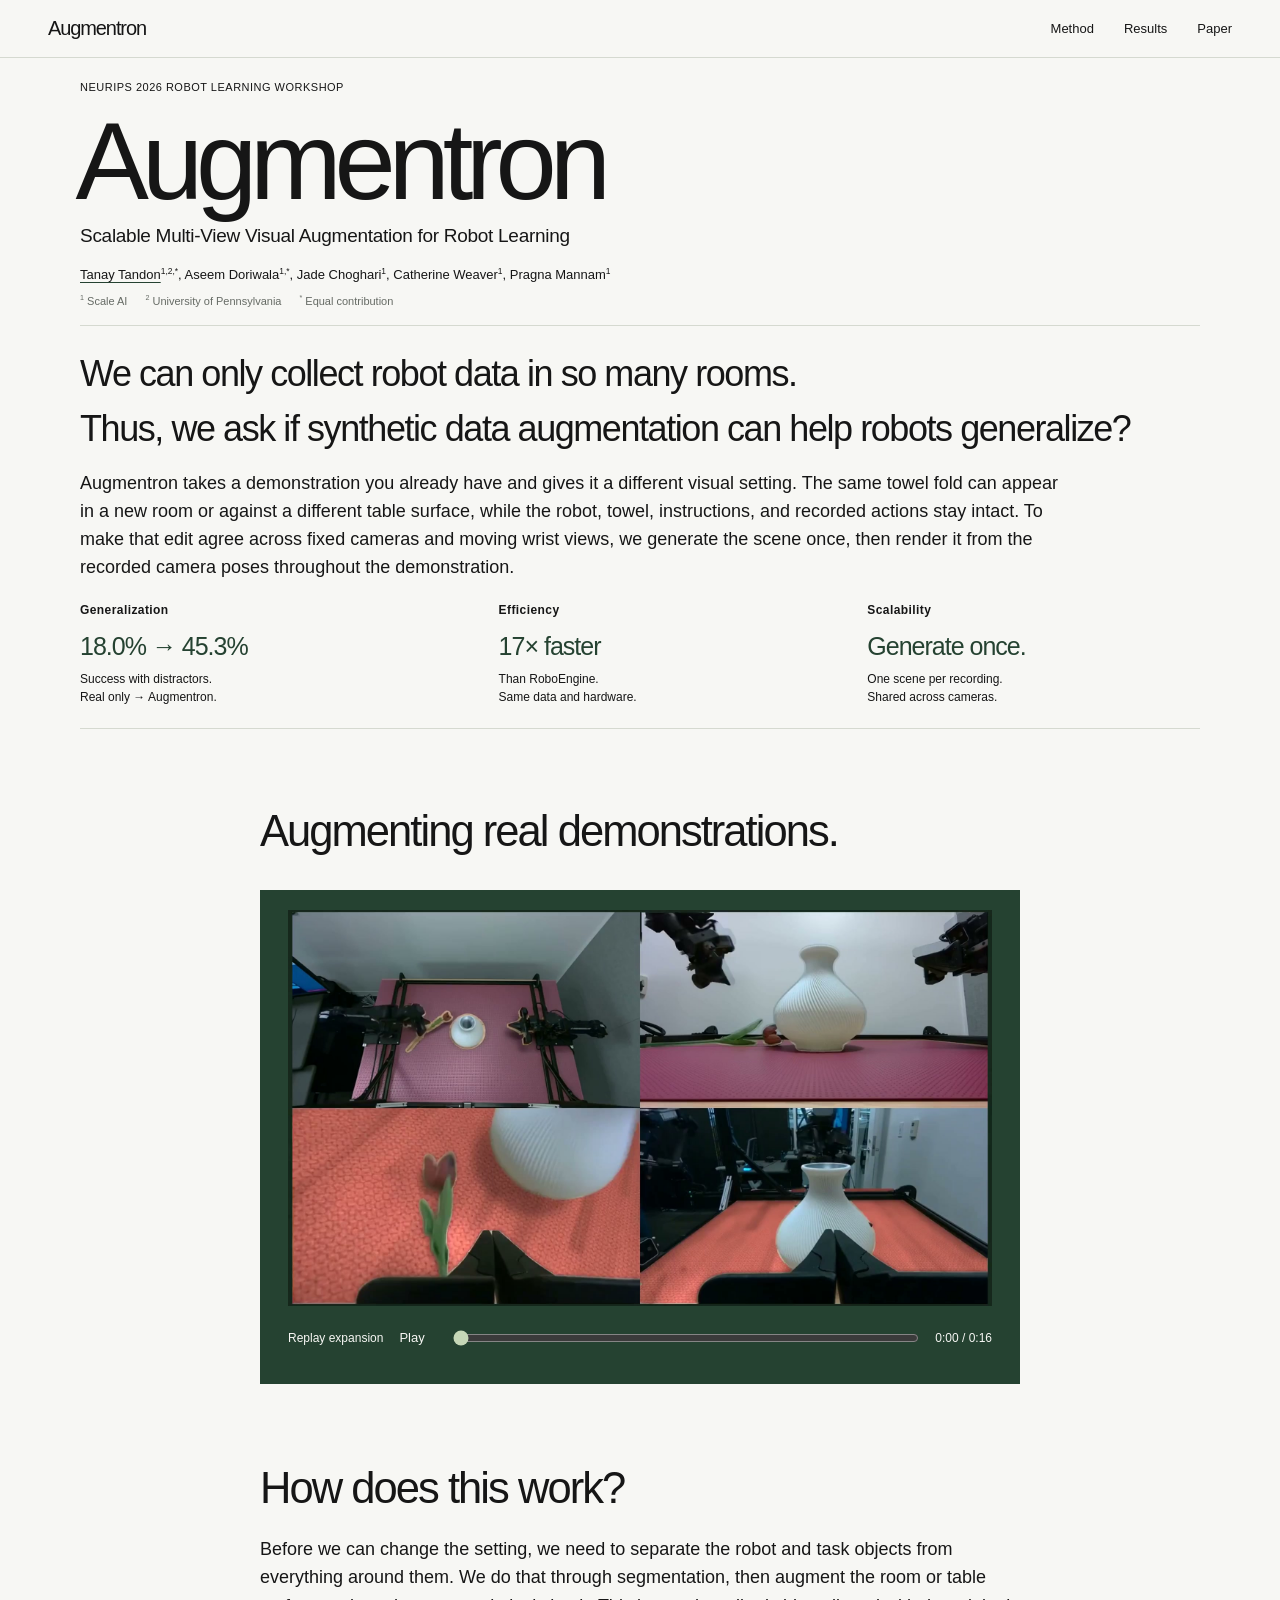
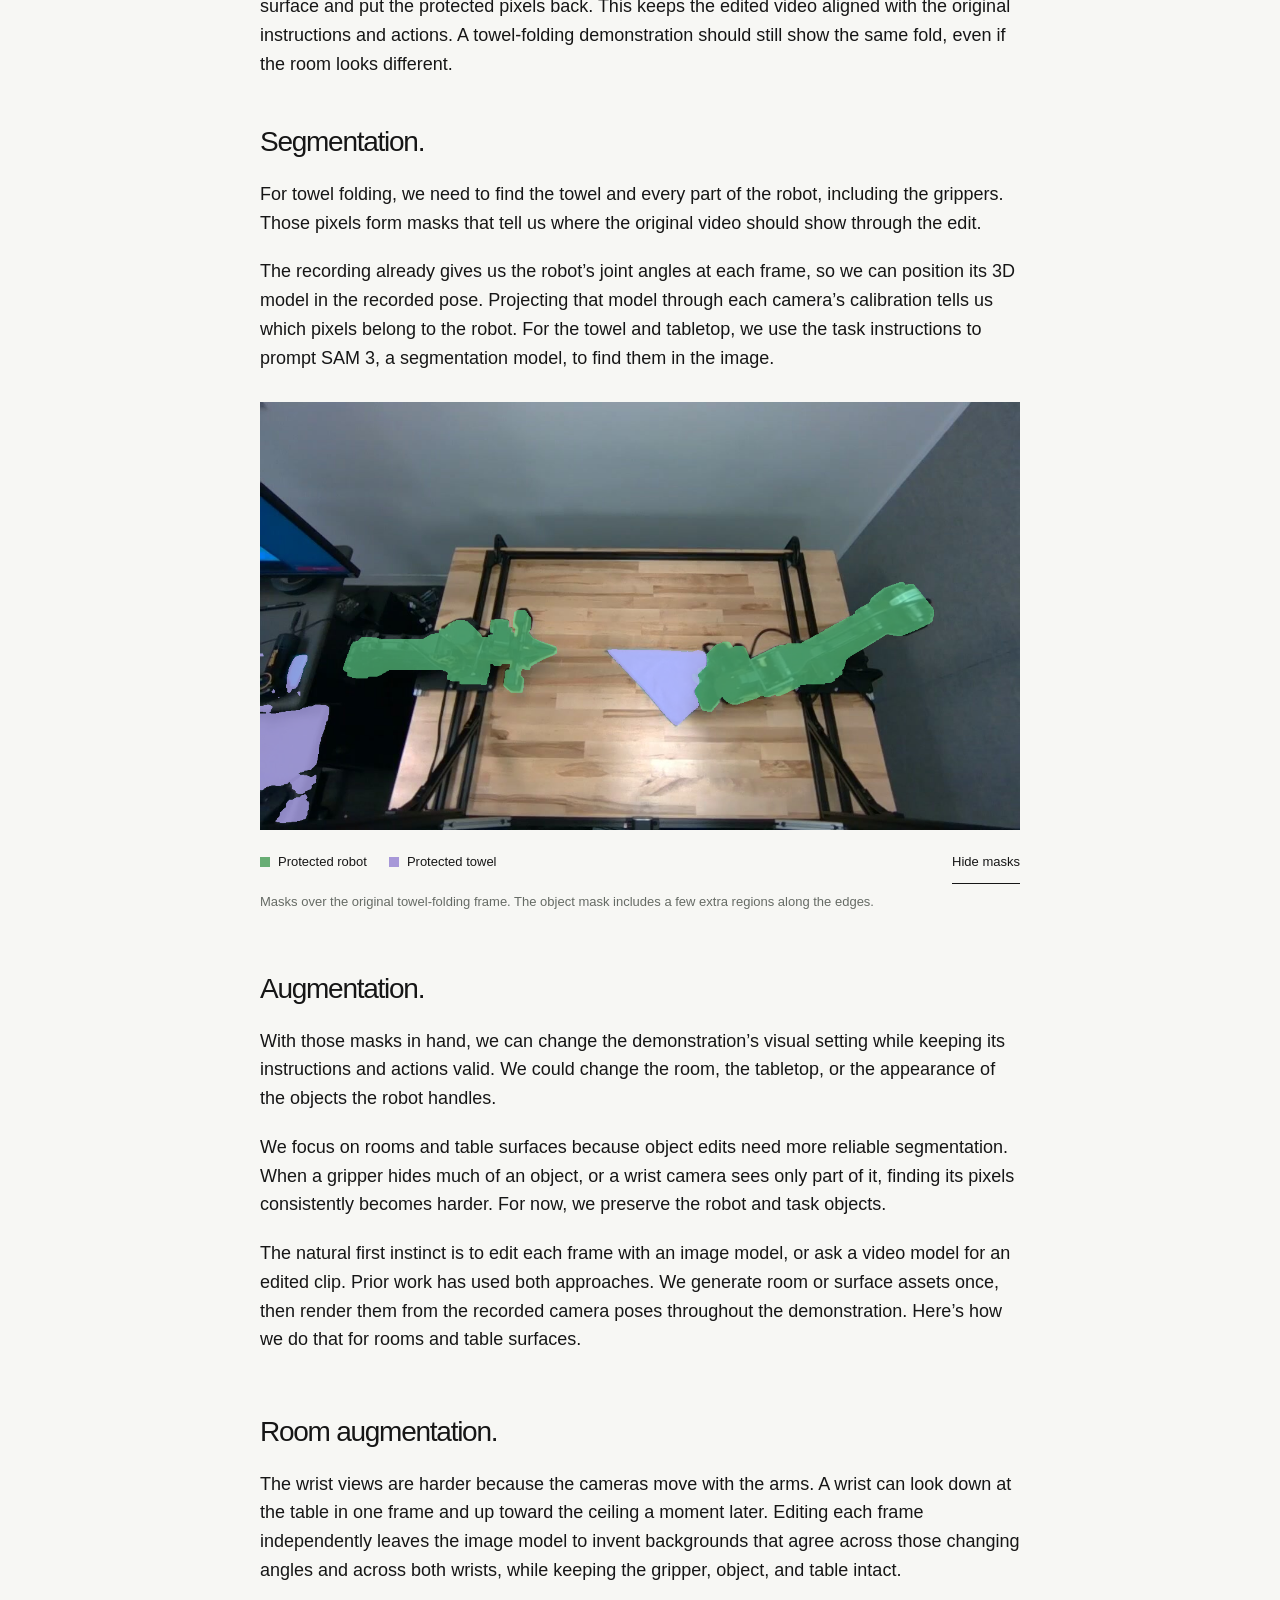
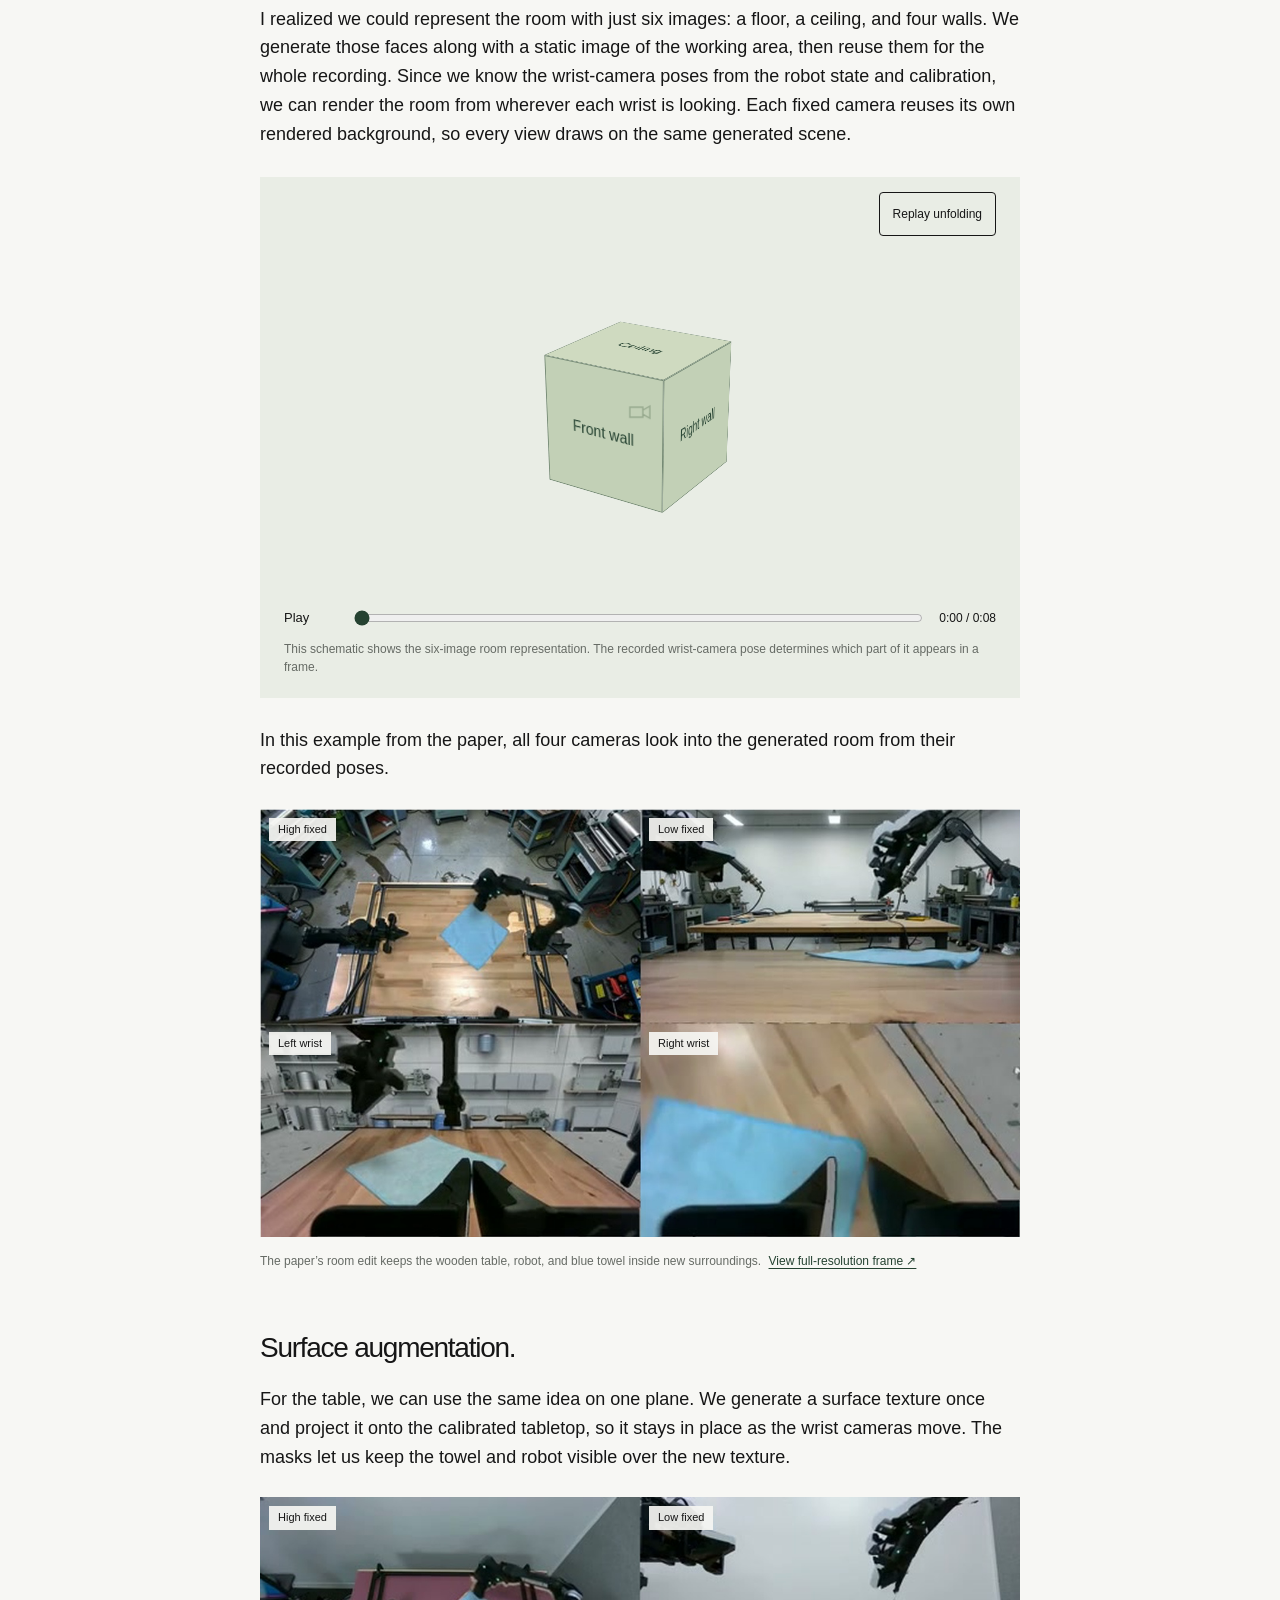
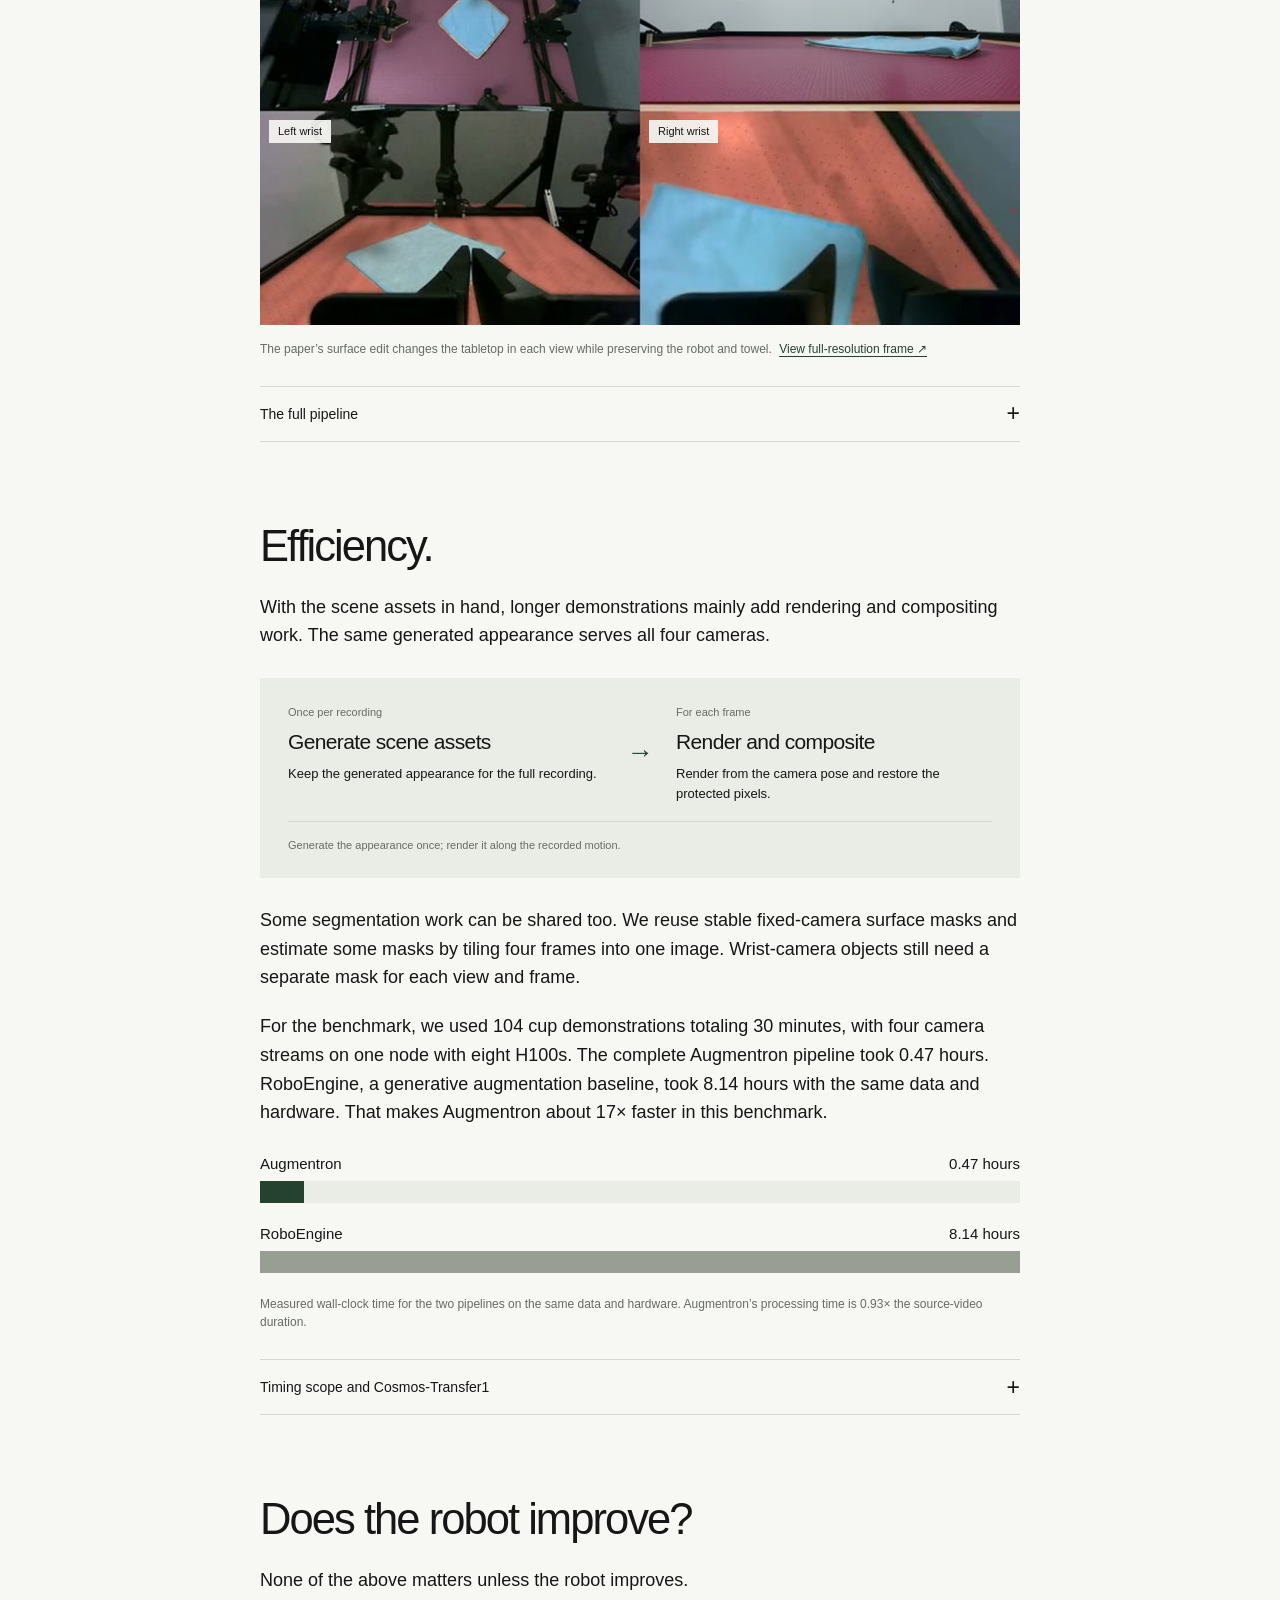
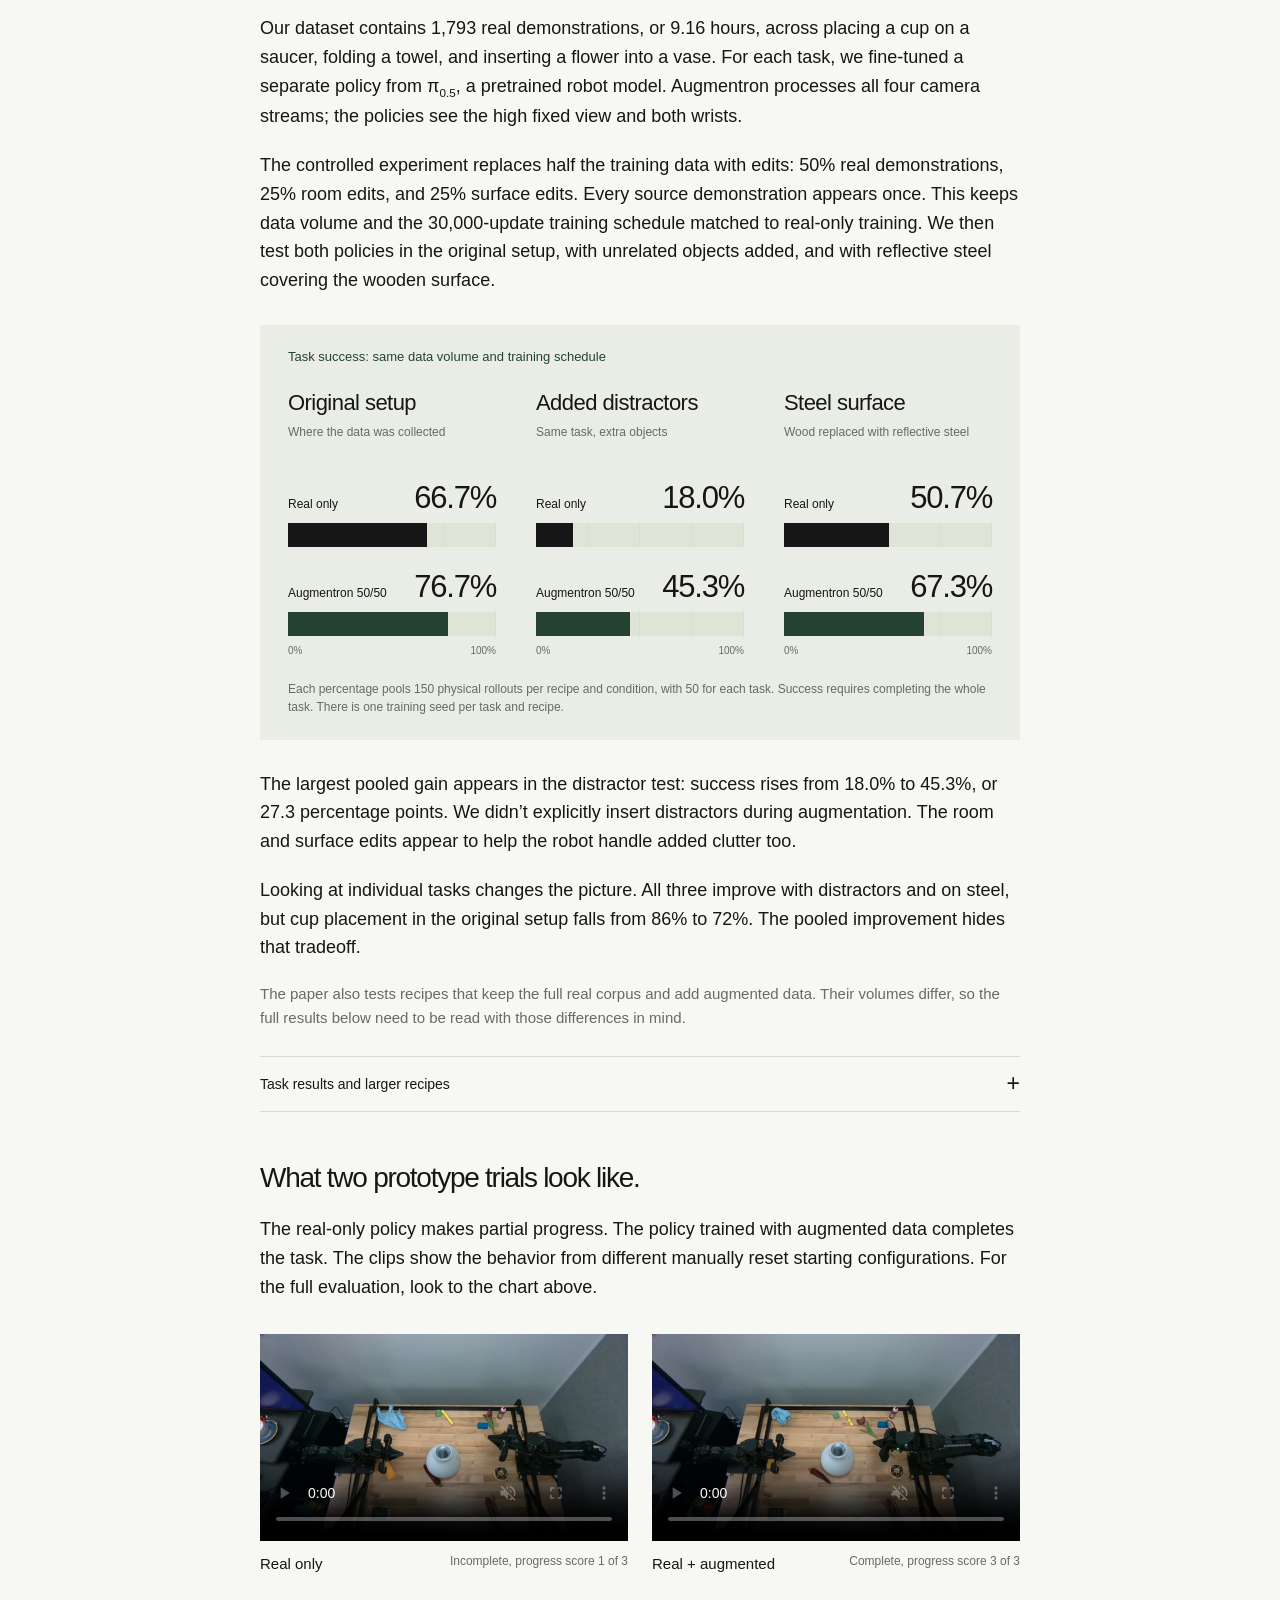
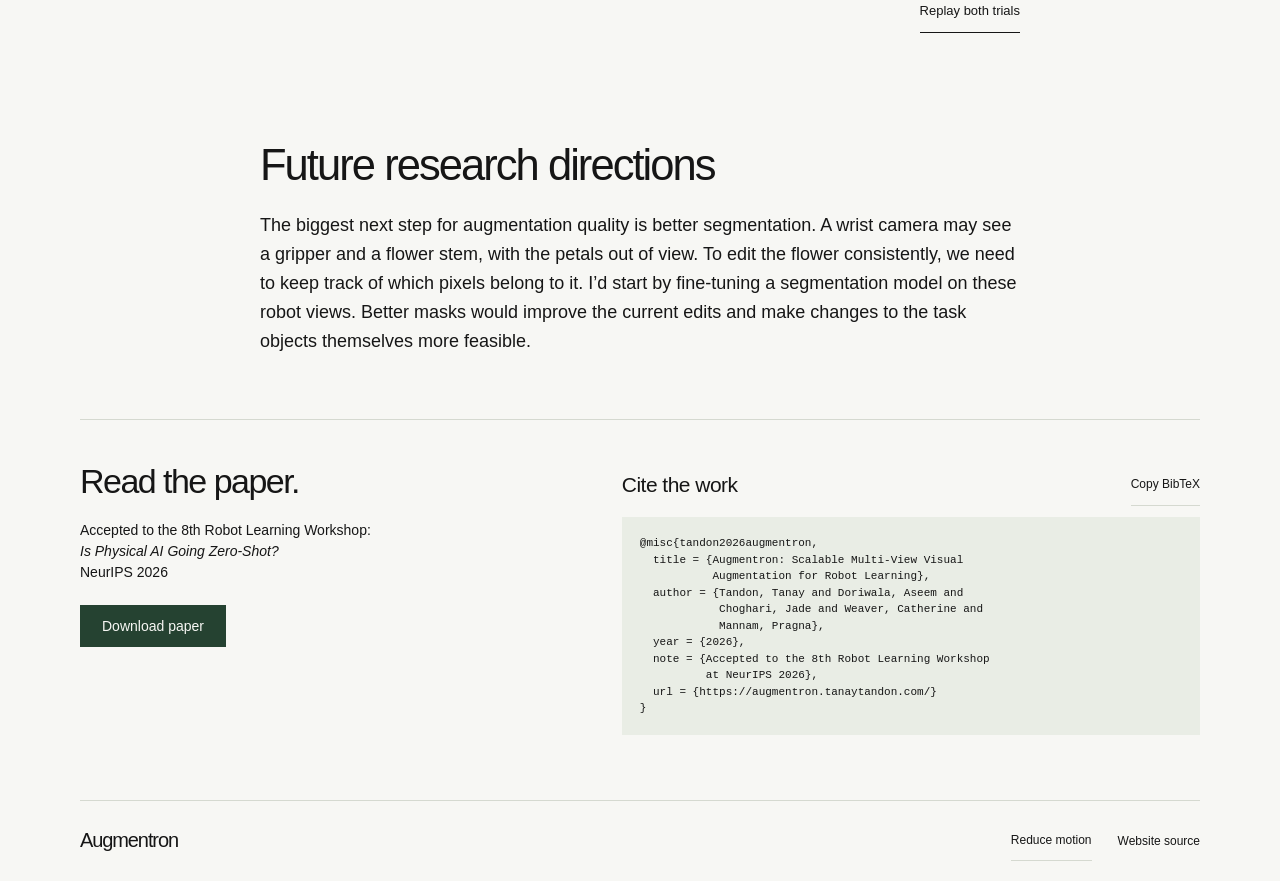
==== commit 613ae40a: "Serve Augmentron at augmentron.tanaytandon.com" ====
--- a/index.html
+++ b/index.html
@@ -7,8 +7,8 @@
   <meta name="theme-color" content="#254231">
   <meta property="og:title" content="Augmentron: Scalable Multi-View Visual Augmentation for Robot Learning">
   <meta property="og:description" content="One recorded motion. More rooms to learn from. Reusable scene generation for robot learning.">
-  <meta property="og:image" content="https://tanaytan.github.io/augmentron/assets/images/environment-4views.jpg">
-  <meta property="og:url" content="https://tanaytan.github.io/augmentron/">
+  <meta property="og:image" content="https://augmentron.tanaytandon.com/assets/images/environment-4views.jpg">
+  <meta property="og:url" content="https://augmentron.tanaytandon.com/">
   <meta property="og:type" content="article">
   <meta property="og:image:width" content="1280">
   <meta property="og:image:height" content="720">
@@ -16,9 +16,9 @@
   <meta name="twitter:card" content="summary_large_image">
   <meta name="twitter:title" content="Augmentron: Scalable Multi-View Visual Augmentation for Robot Learning">
   <meta name="twitter:description" content="One recorded motion. More rooms to learn from. Reusable scene generation for robot learning.">
-  <meta name="twitter:image" content="https://tanaytan.github.io/augmentron/assets/images/environment-4views.jpg">
+  <meta name="twitter:image" content="https://augmentron.tanaytandon.com/assets/images/environment-4views.jpg">
   <meta name="twitter:image:alt" content="Four camera views of the same robot demonstration in an Augmentron-generated visual setting.">
-  <link rel="canonical" href="https://tanaytan.github.io/augmentron/">
+  <link rel="canonical" href="https://augmentron.tanaytandon.com/">
   <meta name="citation_title" content="Augmentron: Scalable Multi-View Visual Augmentation for Robot Learning">
   <meta name="citation_author" content="Tanay Tandon">
   <meta name="citation_author" content="Aseem Doriwala">
@@ -26,7 +26,7 @@
   <meta name="citation_author" content="Catherine Weaver">
   <meta name="citation_author" content="Pragna Mannam">
   <meta name="citation_publication_date" content="2026">
-  <meta name="citation_pdf_url" content="https://tanaytan.github.io/augmentron/assets/paper/augmentron.pdf">
+  <meta name="citation_pdf_url" content="https://augmentron.tanaytandon.com/assets/paper/augmentron.pdf">
   <title>Augmentron | Multi-View Visual Augmentation for Robot Learning</title>
   <link rel="icon" type="image/svg+xml" href="assets/favicon.svg">
   <link rel="stylesheet" href="styles.css?v=eca7a57d698e">
@@ -87,7 +87,7 @@
   year = {2026},
   note = {Accepted to the 8th Robot Learning Workshop
           at NeurIPS 2026},
-  url = {https://tanaytan.github.io/augmentron/}
+  url = {https://augmentron.tanaytandon.com/}
 }</code></pre><p id="citation-status" role="status"></p></div></section>
 <footer class="wrap"><a class="wordmark" href="#main">Augmentron</a><div><button type="button" id="animation-toggle" aria-pressed="false">Reduce motion</button><a href="https://github.com/tanaytan/augmentron">Website source</a></div></footer>
 </main><script src="site.js?v=ec825e636687"></script><script src="delight.js?v=b47e61f38214"></script>
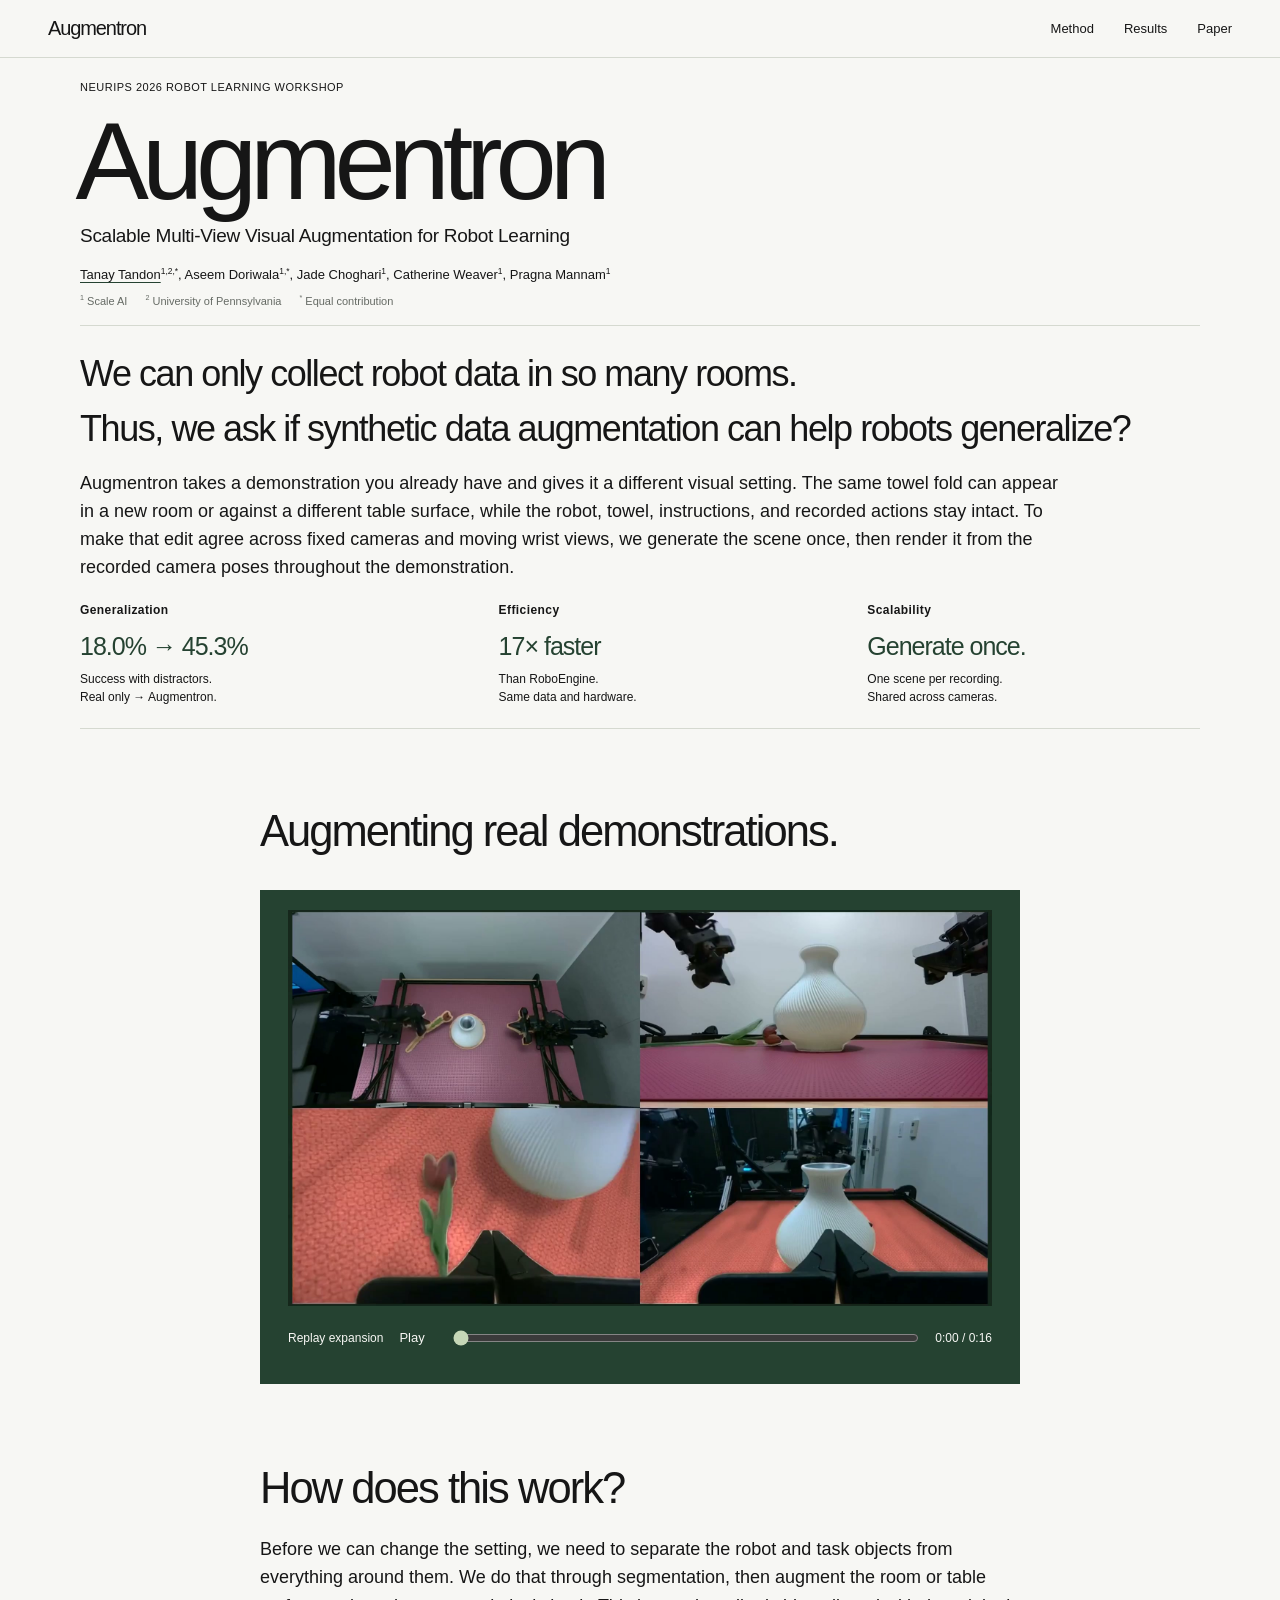
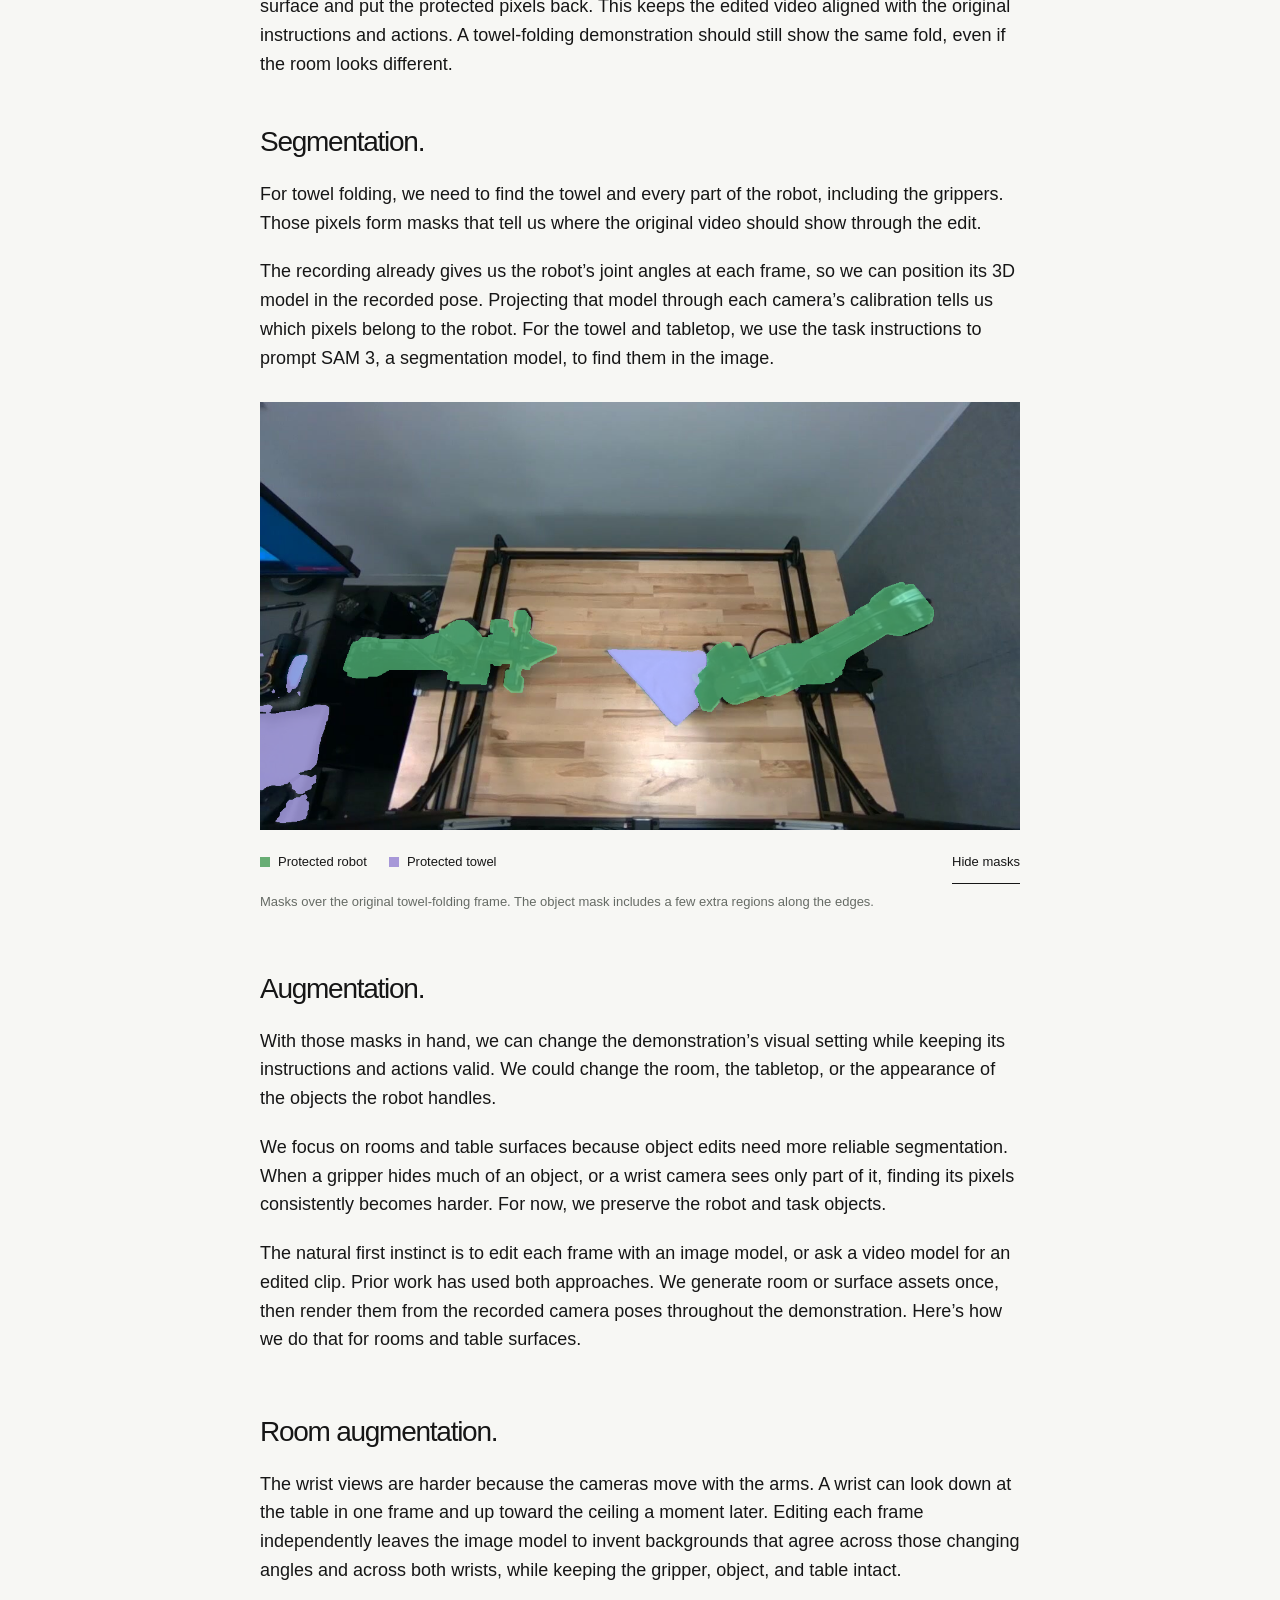
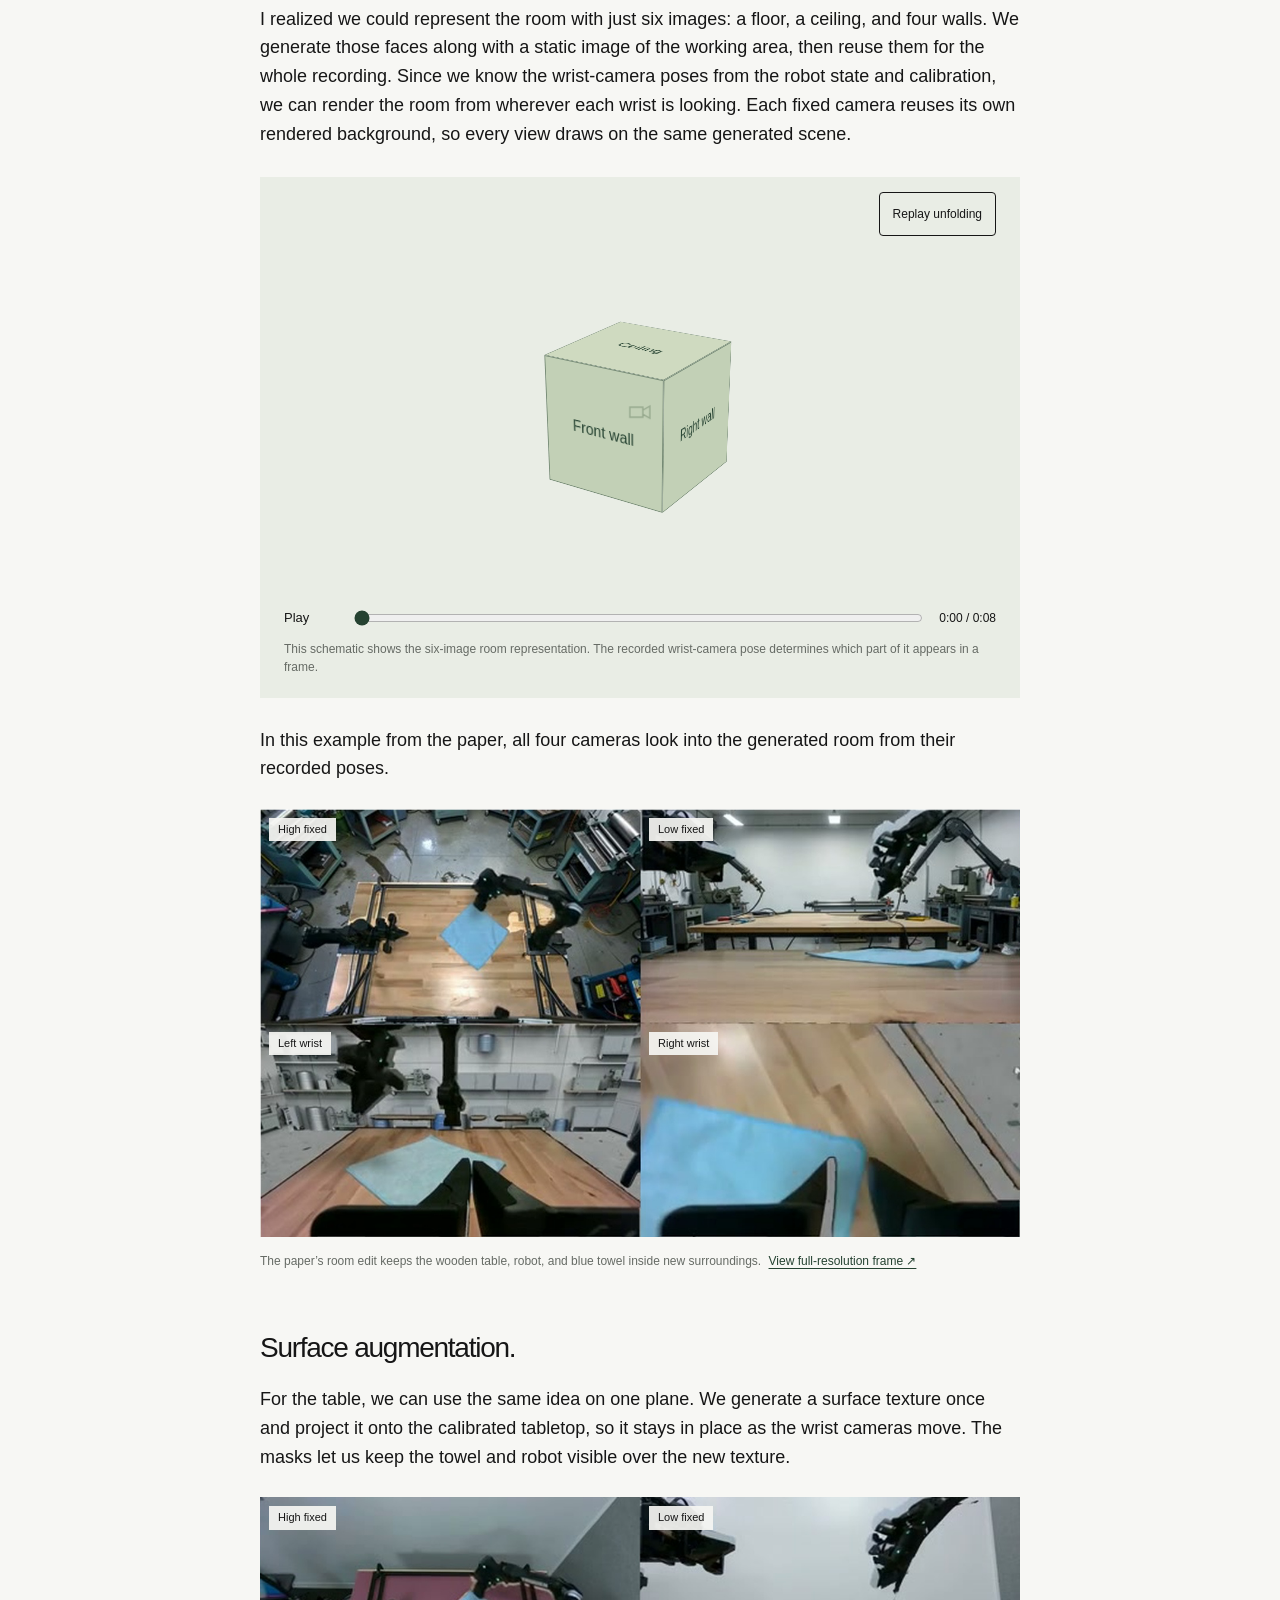
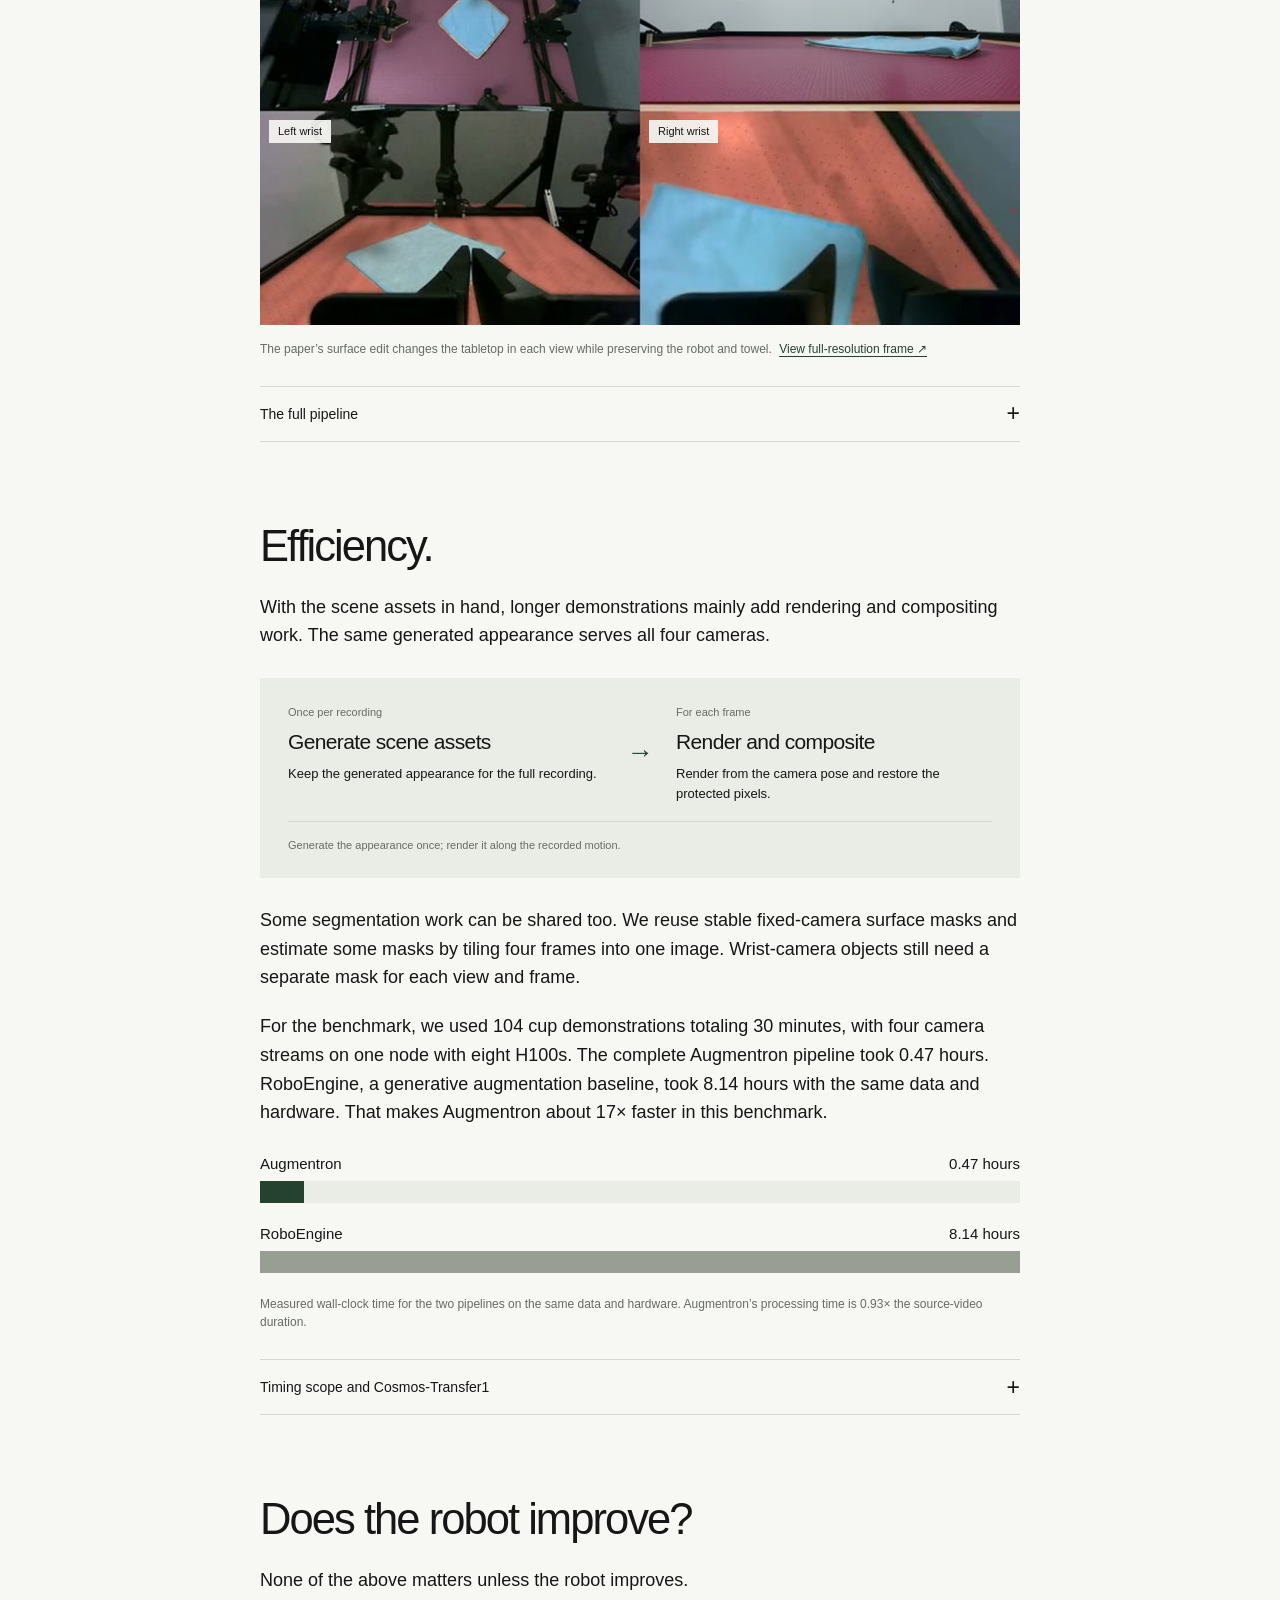
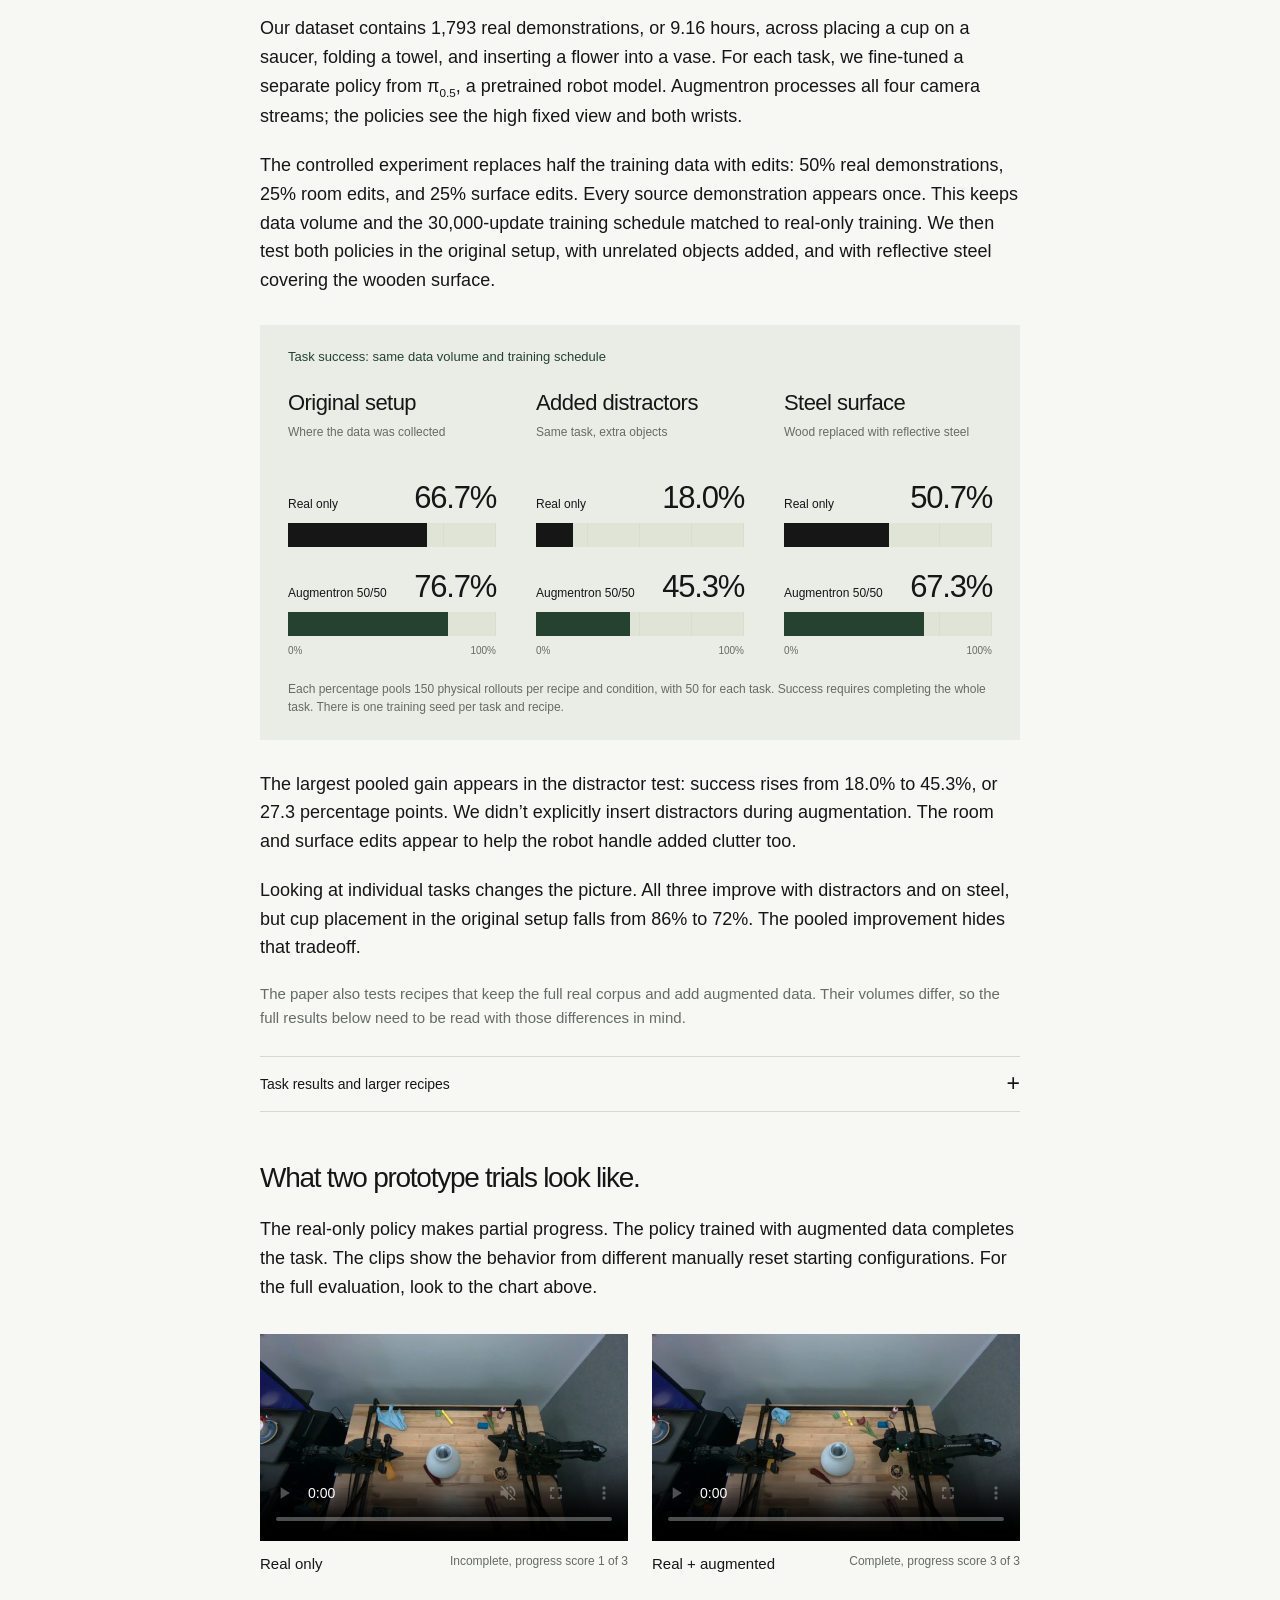
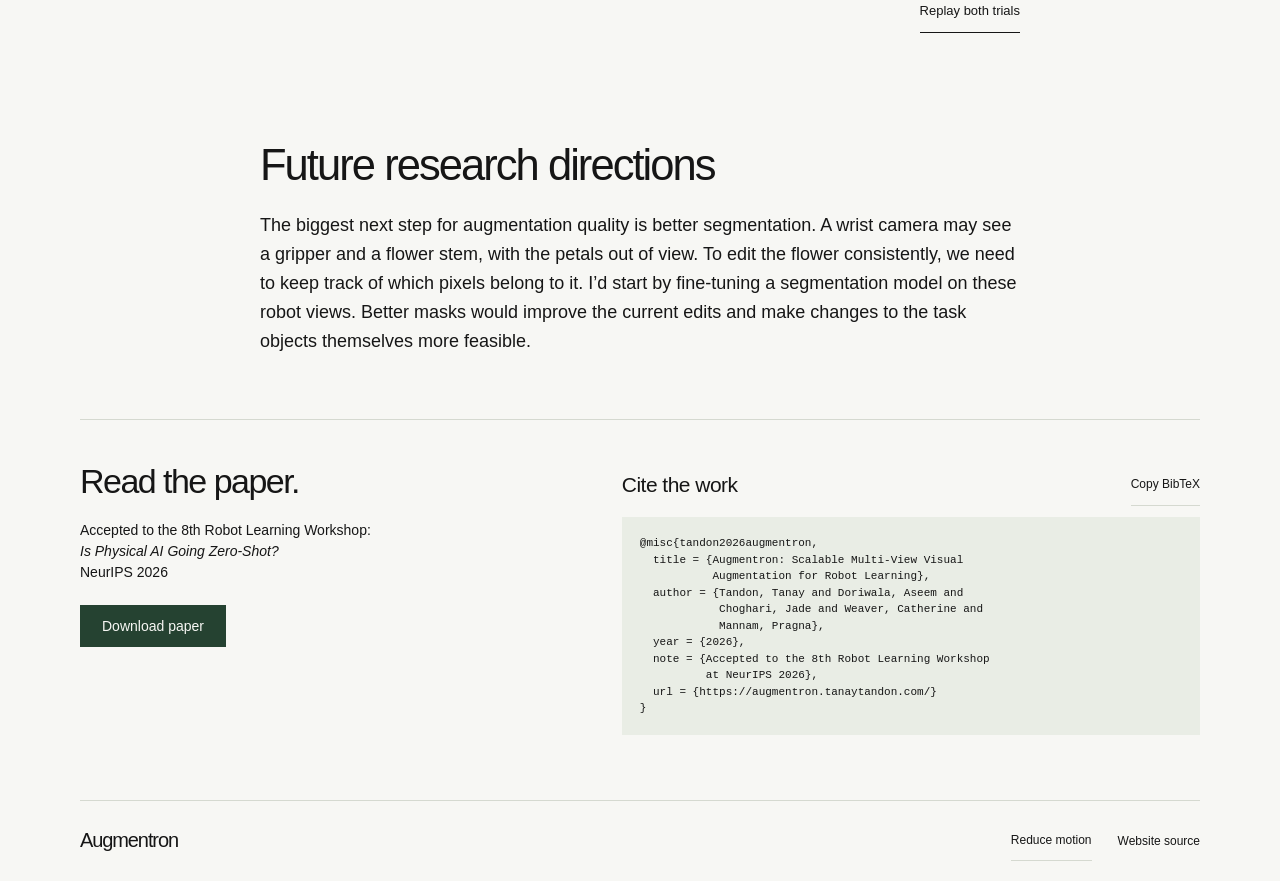
==== commit 1e92a18b: "Add Scale Labs styled typography social share card" ====
--- a/index.html
+++ b/index.html
@@ -7,17 +7,18 @@
   <meta name="theme-color" content="#254231">
   <meta property="og:title" content="Augmentron: Scalable Multi-View Visual Augmentation for Robot Learning">
   <meta property="og:description" content="One recorded motion. More rooms to learn from. Reusable scene generation for robot learning.">
-  <meta property="og:image" content="https://augmentron.tanaytandon.com/assets/images/environment-4views.jpg">
+  <meta property="og:image" content="https://augmentron.tanaytandon.com/assets/images/augmentron-social.png">
   <meta property="og:url" content="https://augmentron.tanaytandon.com/">
   <meta property="og:type" content="article">
-  <meta property="og:image:width" content="1280">
-  <meta property="og:image:height" content="720">
-  <meta property="og:image:alt" content="Four camera views of the same robot demonstration in an Augmentron-generated visual setting.">
+  <meta property="og:image:type" content="image/png">
+  <meta property="og:image:width" content="1200">
+  <meta property="og:image:height" content="630">
+  <meta property="og:image:alt" content="Augmentron: Scalable Multi-View Visual Augmentation for Robot Learning, with the Scale Labs wordmark on white.">
   <meta name="twitter:card" content="summary_large_image">
   <meta name="twitter:title" content="Augmentron: Scalable Multi-View Visual Augmentation for Robot Learning">
   <meta name="twitter:description" content="One recorded motion. More rooms to learn from. Reusable scene generation for robot learning.">
-  <meta name="twitter:image" content="https://augmentron.tanaytandon.com/assets/images/environment-4views.jpg">
-  <meta name="twitter:image:alt" content="Four camera views of the same robot demonstration in an Augmentron-generated visual setting.">
+  <meta name="twitter:image" content="https://augmentron.tanaytandon.com/assets/images/augmentron-social.png">
+  <meta name="twitter:image:alt" content="Augmentron: Scalable Multi-View Visual Augmentation for Robot Learning, with the Scale Labs wordmark on white.">
   <link rel="canonical" href="https://augmentron.tanaytandon.com/">
   <meta name="citation_title" content="Augmentron: Scalable Multi-View Visual Augmentation for Robot Learning">
   <meta name="citation_author" content="Tanay Tandon">
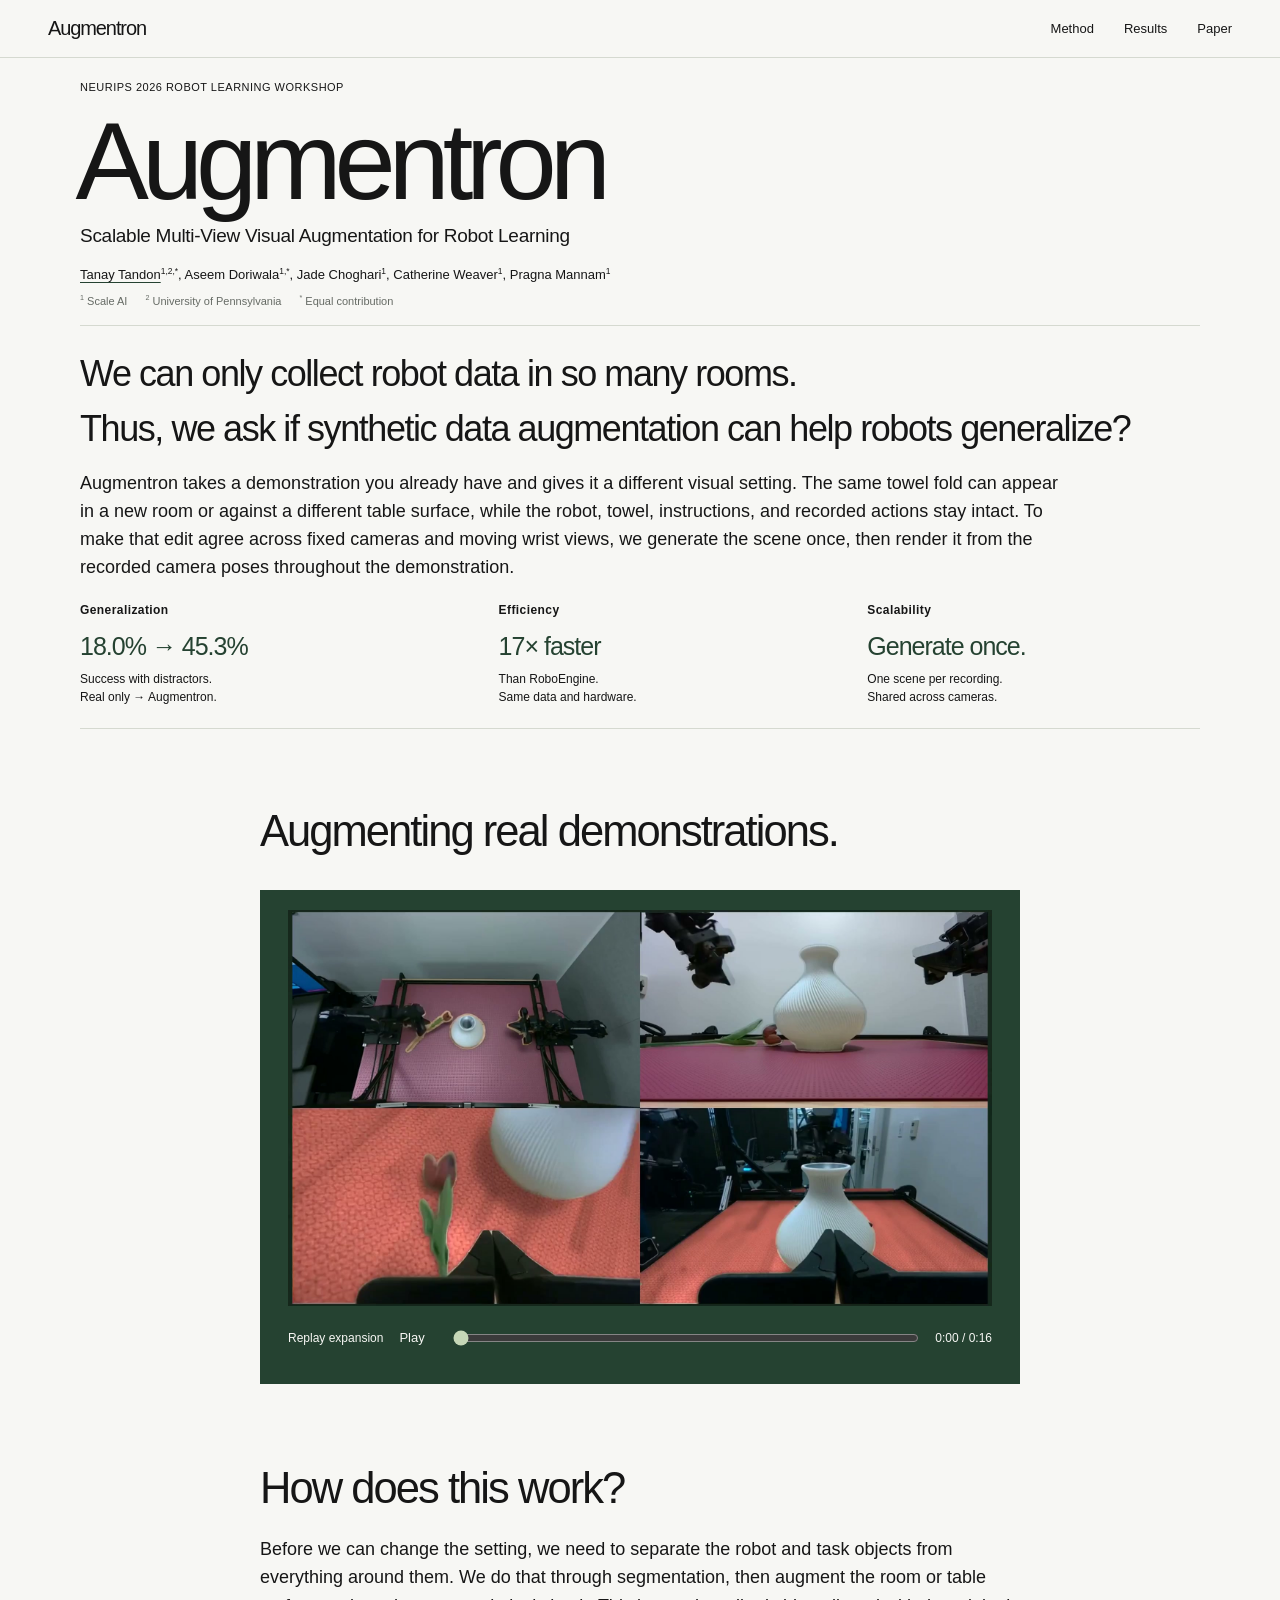
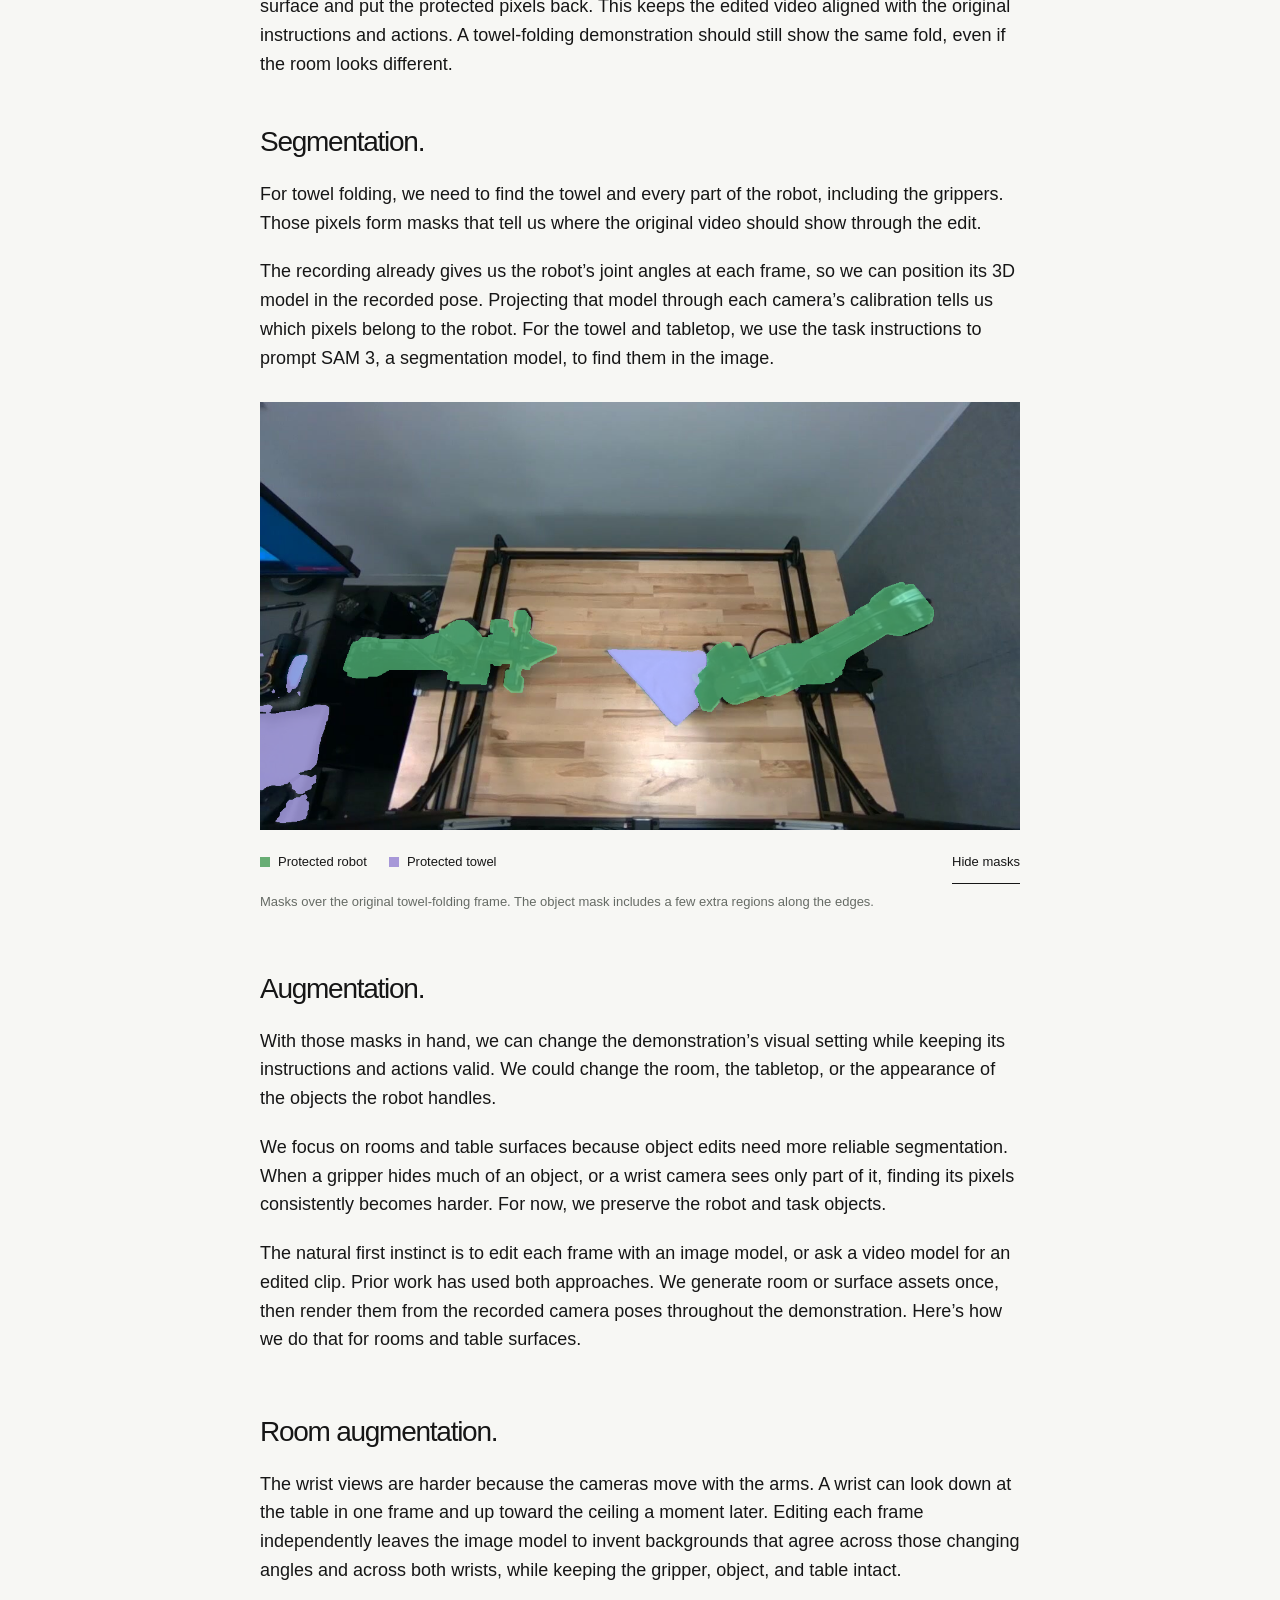
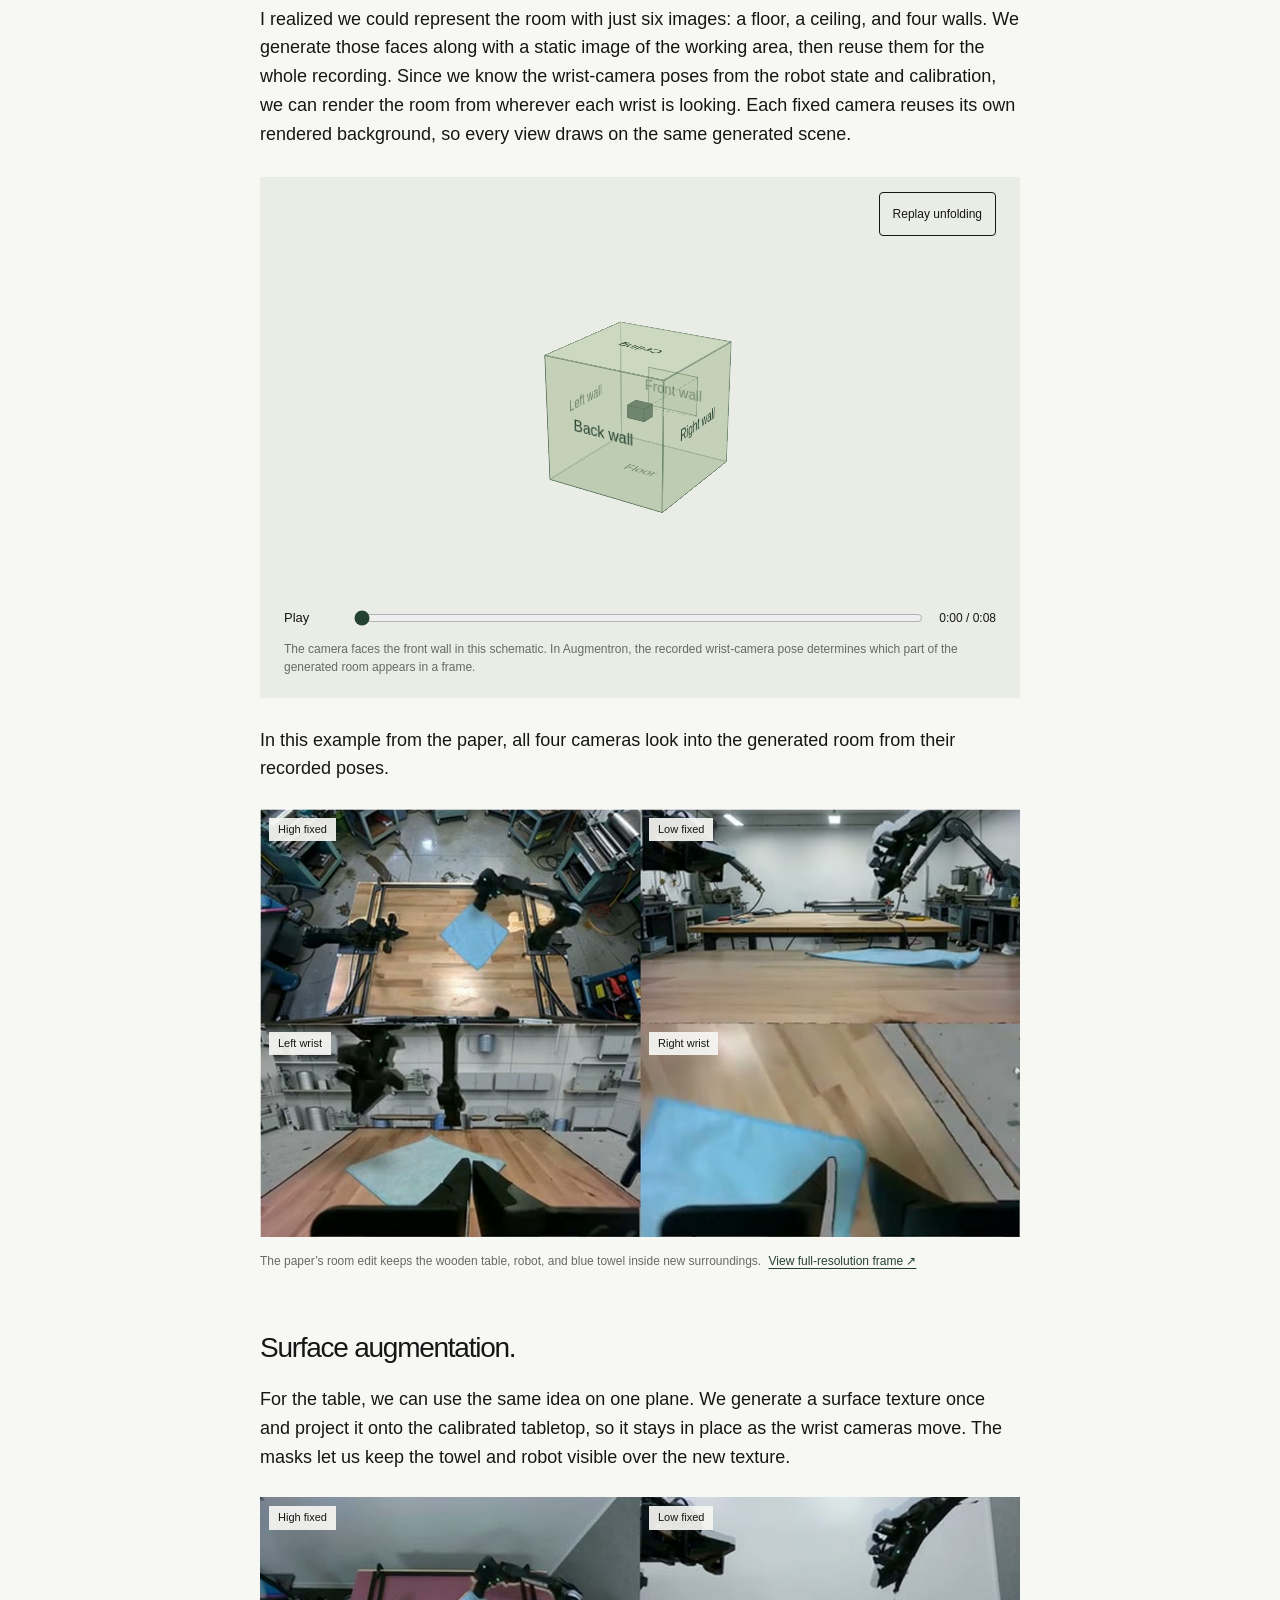
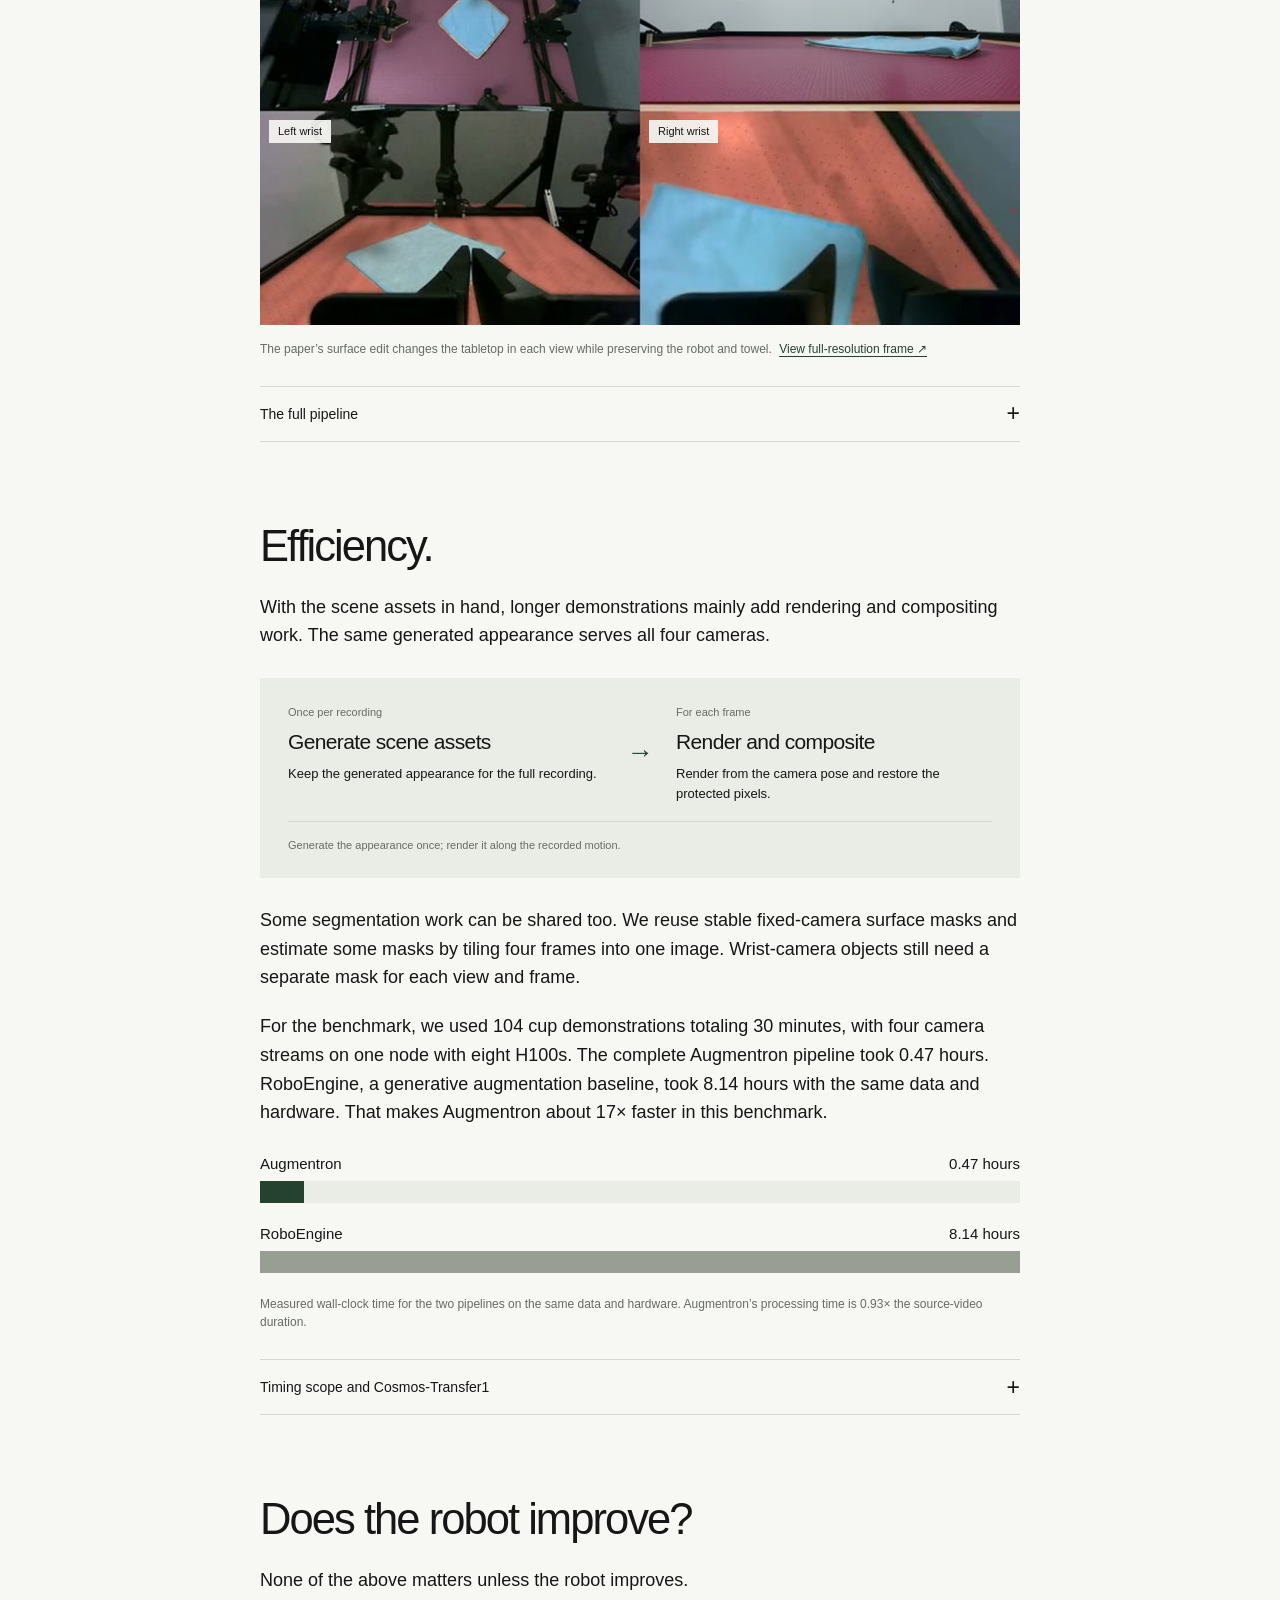
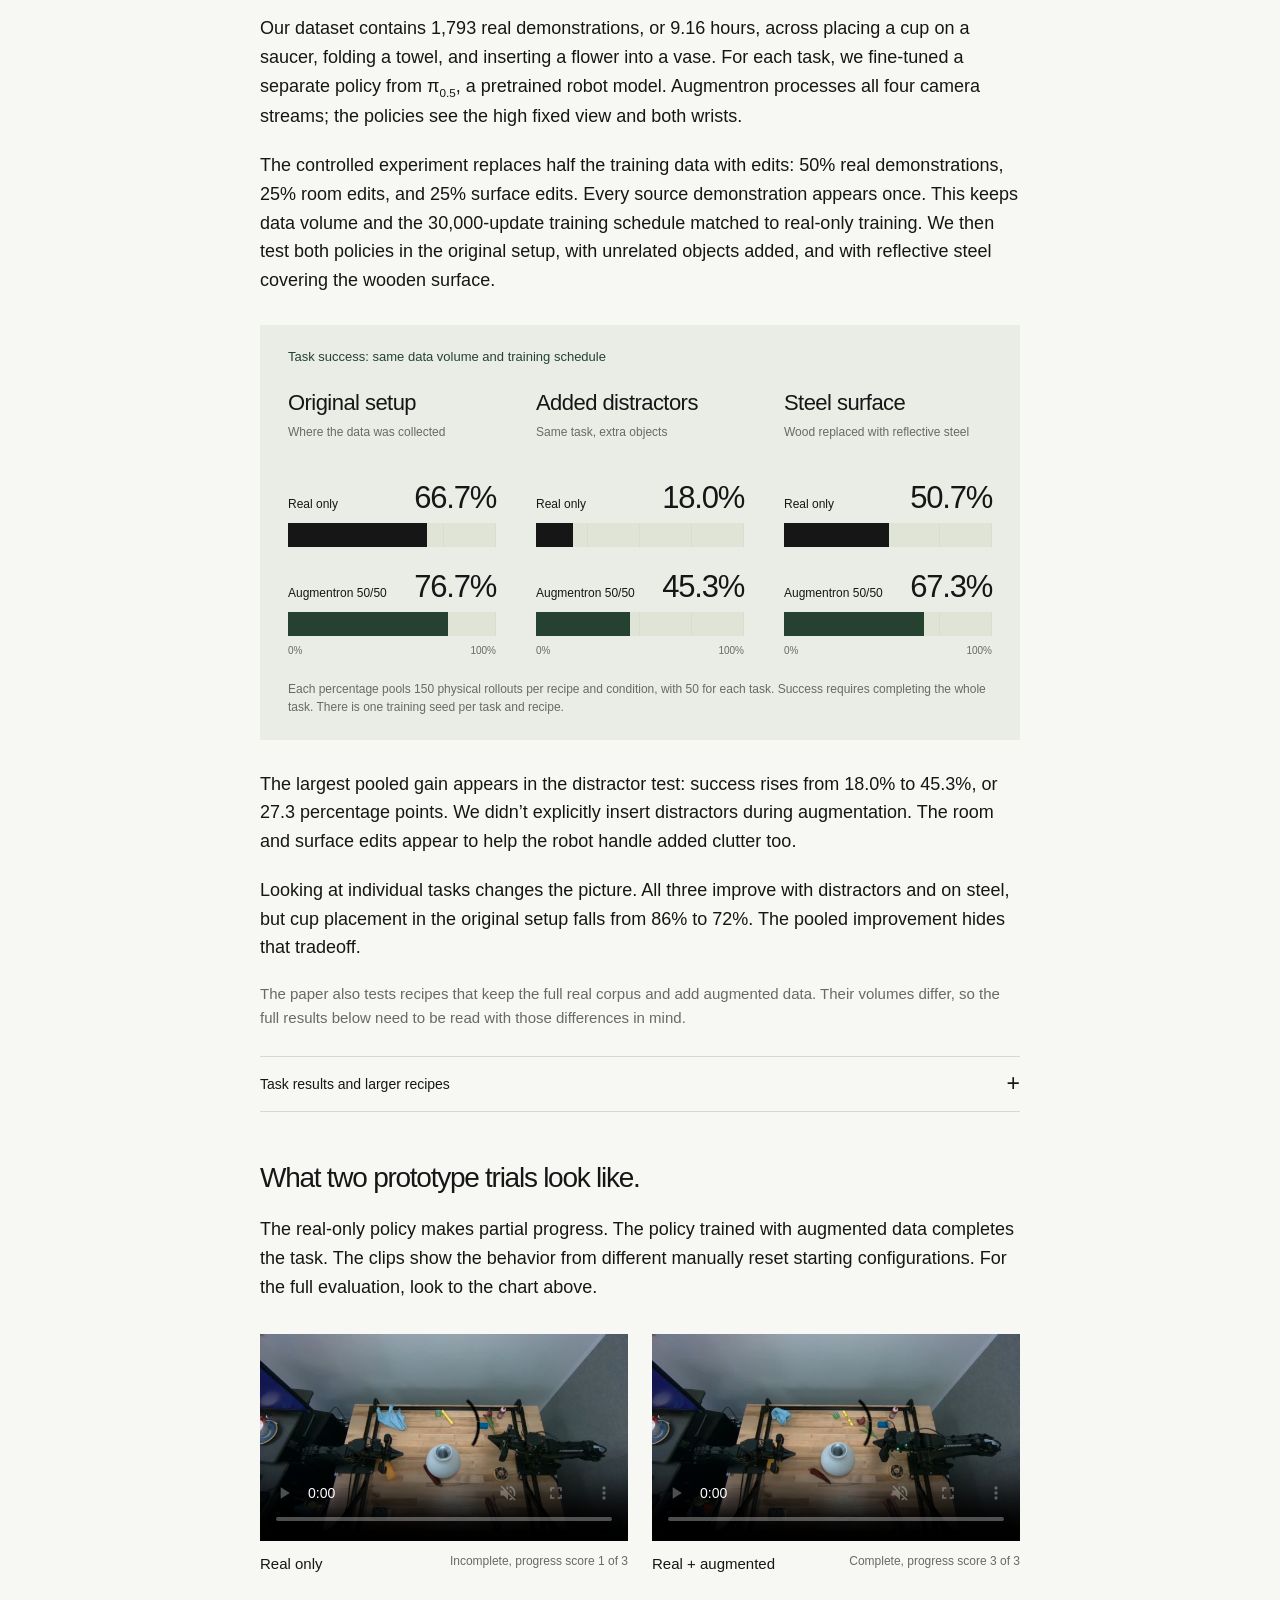
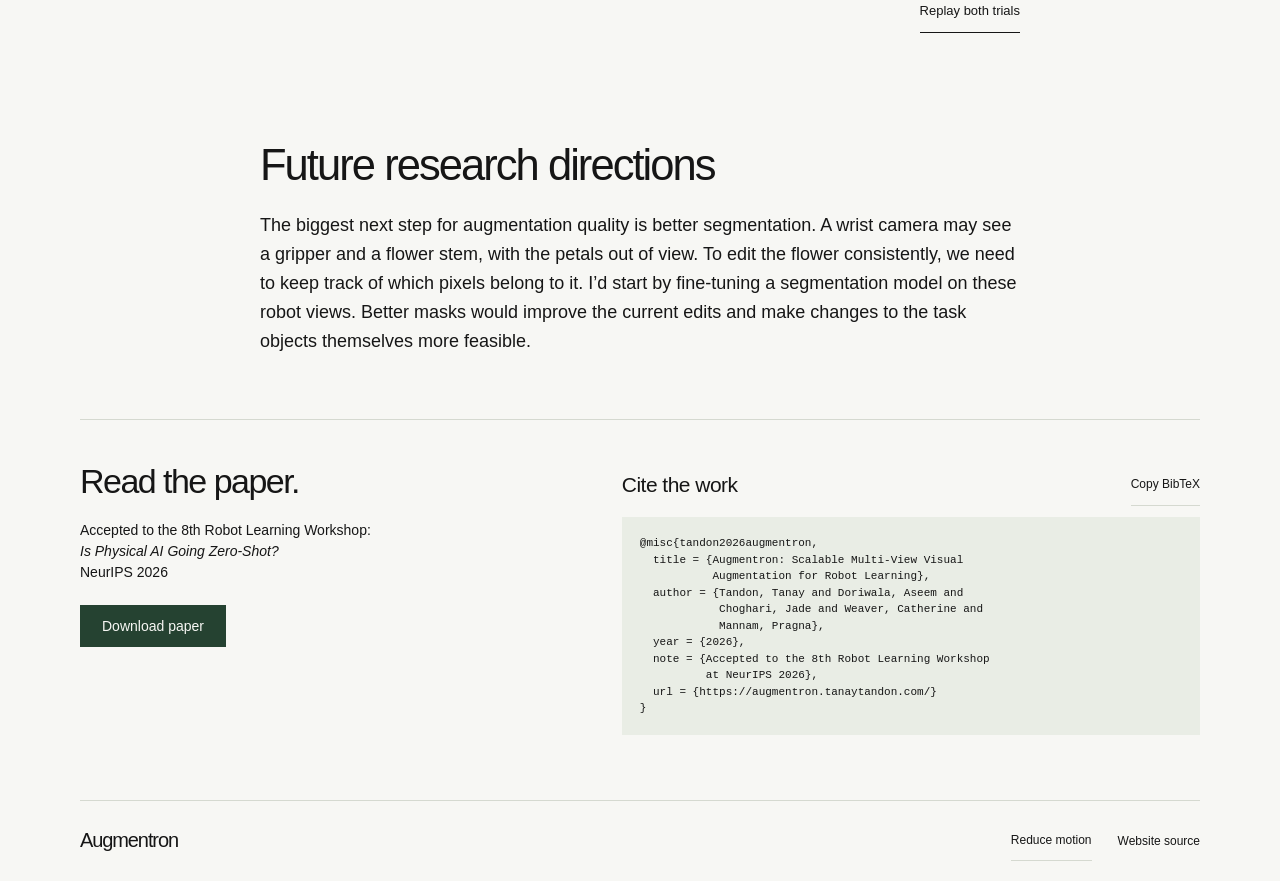
==== commit 307763a1: "Correct room unfolding hinges and camera orientation" ====
--- a/index.html
+++ b/index.html
@@ -30,7 +30,7 @@
   <meta name="citation_pdf_url" content="https://augmentron.tanaytandon.com/assets/paper/augmentron.pdf">
   <title>Augmentron | Multi-View Visual Augmentation for Robot Learning</title>
   <link rel="icon" type="image/svg+xml" href="assets/favicon.svg">
-  <link rel="stylesheet" href="styles.css?v=eca7a57d698e">
+  <link rel="stylesheet" href="styles.css?v=cf109e89f4b2">
 </head>
 <body>
 <a class="skip-link" href="#main">Skip to content</a>
@@ -55,7 +55,7 @@
 <figure class="mask-figure"><div class="mask-image"><img src="assets/images/method/original-towel-high.jpg" width="1280" height="720" loading="lazy" alt="Original towel-folding recording: a blue triangular towel on a wooden table between two robot arms"><div class="mask-overlay" id="mask-overlay" aria-hidden="true"><img class="protected-robot" src="assets/images/method/towel-578-frame-336-robot-overlay.png" width="1280" height="720" loading="lazy" alt=""><img class="protected-object" src="assets/images/method/towel-578-frame-336-task-object-overlay.png" width="1280" height="720" loading="lazy" alt=""></div></div><div class="mask-caption"><div class="mask-legend"><span><i class="robot-swatch"></i>Protected robot</span><span><i class="object-swatch"></i>Protected towel</span></div><button type="button" id="mask-toggle" aria-pressed="true">Hide masks</button></div><figcaption>Masks over the original towel-folding frame. The object mask includes a few extra regions along the edges.</figcaption></figure>
 <div class="prose method-bridge" id="augmentation"><h3>Augmentation.</h3><p>With those masks in hand, we can change the demonstration’s visual setting while keeping its instructions and actions valid. We could change the room, the tabletop, or the appearance of the objects the robot handles.</p><p>We focus on rooms and table surfaces because object edits need more reliable segmentation. When a gripper hides much of an object, or a wrist camera sees only part of it, finding its pixels consistently becomes harder. For now, we preserve the robot and task objects.</p><p>The natural first instinct is to edit each frame with an image model, or ask a video model for an edited clip. Prior work has used both approaches. We generate room or surface assets once, then render them from the recorded camera poses throughout the demonstration. Here’s how we do that for rooms and table surfaces.</p></div>
 <div class="prose method-bridge"><h3>Room augmentation.</h3><p>The wrist views are harder because the cameras move with the arms. A wrist can look down at the table in one frame and up toward the ceiling a moment later. Editing each frame independently leaves the image model to invent backgrounds that agree across those changing angles and across both wrists, while keeping the gripper, object, and table intact.</p><p>I realized we could represent the room with just six images: a floor, a ceiling, and four walls. We generate those faces along with a static image of the working area, then reuse them for the whole recording. Since we know the wrist-camera poses from the robot state and calibration, we can render the room from wherever each wrist is looking. Each fixed camera reuses its own rendered background, so every view draws on the same generated scene.</p></div>
-<figure class="room-visual"><div class="figure-heading"><button type="button" id="room-replay">Replay unfolding</button></div><div class="room-stage" id="room-stage"><div class="room-cube"><div class="room-face front">Front wall</div><div class="room-face back">Back wall</div><div class="room-face left">Left wall</div><div class="room-face right">Right wall</div><div class="room-face top">Ceiling</div><div class="room-face bottom">Floor</div><div class="room-camera" aria-label="Recorded camera"><svg width="28" height="24" viewBox="0 0 28 24" aria-hidden="true"><path d="M3 8h13v10H3zM16 11l7-4v12l-7-4z" fill="none" stroke="currentColor" stroke-width="1.4"/></svg></div></div></div><div class="animation-controls"><button type="button" id="room-play" aria-label="Play unfolding">Play</button><input id="room-progress" type="range" min="0" max="8" step="0.05" value="0" aria-label="Unfolding timeline"><span id="room-time" class="animation-time">0:00 / 0:08</span></div><figcaption>This schematic shows the six-image room representation. The recorded wrist-camera pose determines which part of it appears in a frame.</figcaption></figure>
+<figure class="room-visual"><div class="figure-heading"><button type="button" id="room-replay">Replay unfolding</button></div><div class="room-stage" id="room-stage"><div class="room-cube"><div class="room-face front" data-face="front" aria-label="Front wall"><span class="face-label inside" aria-hidden="true">Front wall</span><span class="face-label outside" aria-hidden="true">Front wall</span></div><div class="room-hinge right"><div class="room-face right" data-face="right" aria-label="Right wall"><span class="face-label inside" aria-hidden="true">Right wall</span><span class="face-label outside" aria-hidden="true">Right wall</span></div><div class="room-hinge back"><div class="room-face back" data-face="back" aria-label="Back wall"><span class="face-label inside" aria-hidden="true">Back wall</span><span class="face-label outside" aria-hidden="true">Back wall</span></div></div></div><div class="room-hinge left"><div class="room-face left" data-face="left" aria-label="Left wall"><span class="face-label inside" aria-hidden="true">Left wall</span><span class="face-label outside" aria-hidden="true">Left wall</span></div></div><div class="room-hinge top"><div class="room-face top" data-face="top" aria-label="Ceiling"><span class="face-label inside" aria-hidden="true">Ceiling</span><span class="face-label outside" aria-hidden="true">Ceiling</span></div></div><div class="room-hinge bottom"><div class="room-face bottom" data-face="bottom" aria-label="Floor"><span class="face-label inside" aria-hidden="true">Floor</span><span class="face-label outside" aria-hidden="true">Floor</span></div></div><div class="room-camera" role="img" aria-label="Camera facing the front wall"><i class="camera-body front" aria-hidden="true"></i><i class="camera-body back" aria-hidden="true"></i><i class="camera-body left" aria-hidden="true"></i><i class="camera-body right" aria-hidden="true"></i><i class="camera-body top" aria-hidden="true"></i><i class="camera-body bottom" aria-hidden="true"></i><i class="camera-lens" aria-hidden="true"></i><i class="camera-view" aria-hidden="true"></i><i class="camera-ray" aria-hidden="true" style="width:64.75337829px;transform:translateZ(-12px) rotateZ(-143.74616226deg) rotateY(54.93393278deg)"></i><i class="camera-ray" aria-hidden="true" style="width:64.75337829px;transform:translateZ(-12px) rotateZ(143.74616226deg) rotateY(54.93393278deg)"></i><i class="camera-ray" aria-hidden="true" style="width:64.75337829px;transform:translateZ(-12px) rotateZ(-36.25383774deg) rotateY(54.93393278deg)"></i><i class="camera-ray" aria-hidden="true" style="width:64.75337829px;transform:translateZ(-12px) rotateZ(36.25383774deg) rotateY(54.93393278deg)"></i></div></div></div><div class="animation-controls"><button type="button" id="room-play" aria-label="Play unfolding">Play</button><input id="room-progress" type="range" min="0" max="8" step="0.05" value="0" aria-label="Unfolding timeline"><span id="room-time" class="animation-time">0:00 / 0:08</span></div><figcaption>The camera faces the front wall in this schematic. In Augmentron, the recorded wrist-camera pose determines which part of the generated room appears in a frame.</figcaption></figure>
 <div class="prose example-bridge"><p>In this example from the paper, all four cameras look into the generated room from their recorded poses.</p></div><figure class="method-example"><div class="camera-example"><img src="assets/images/method/paper-environment-four-views.png" width="1280" height="720" loading="lazy" alt="Room augmentation in four cameras: the wooden table, blue towel and robot are retained inside an edited industrial room."><span class="camera-label high-fixed">High fixed</span><span class="camera-label low-fixed">Low fixed</span><span class="camera-label left-wrist">Left wrist</span><span class="camera-label right-wrist">Right wrist</span></div><figcaption>The paper’s room edit keeps the wooden table, robot, and blue towel inside new surroundings. <a href="assets/images/method/paper-environment-four-views.png" target="_blank" rel="noopener">View full-resolution frame ↗</a></figcaption></figure>
 <div class="prose method-bridge"><h3>Surface augmentation.</h3><p>For the table, we can use the same idea on one plane. We generate a surface texture once and project it onto the calibrated tabletop, so it stays in place as the wrist cameras move. The masks let us keep the towel and robot visible over the new texture.</p></div>
 <figure class="method-example"><div class="camera-example"><img src="assets/images/method/paper-surface-four-views.png" width="1280" height="720" loading="lazy" alt="Table augmentation in four cameras: purple and reddish table surfaces surround the preserved blue towel and robot."><span class="camera-label high-fixed">High fixed</span><span class="camera-label low-fixed">Low fixed</span><span class="camera-label left-wrist">Left wrist</span><span class="camera-label right-wrist">Right wrist</span></div><figcaption>The paper’s surface edit changes the tabletop in each view while preserving the robot and towel. <a href="assets/images/method/paper-surface-four-views.png" target="_blank" rel="noopener">View full-resolution frame ↗</a></figcaption></figure>
@@ -91,5 +91,5 @@
   url = {https://augmentron.tanaytandon.com/}
 }</code></pre><p id="citation-status" role="status"></p></div></section>
 <footer class="wrap"><a class="wordmark" href="#main">Augmentron</a><div><button type="button" id="animation-toggle" aria-pressed="false">Reduce motion</button><a href="https://github.com/tanaytan/augmentron">Website source</a></div></footer>
-</main><script src="site.js?v=ec825e636687"></script><script src="delight.js?v=b47e61f38214"></script>
+</main><script src="site.js?v=5dd1cbc49df7"></script><script src="delight.js?v=b47e61f38214"></script>
 </body></html>
--- a/styles.css
+++ b/styles.css
@@ -5,7 +5,37 @@
 .figure-heading{display:flex;align-items:center;justify-content:space-between;gap:20px;font-size:13px}.figure-heading button{background:transparent;border:1px solid currentColor;border-radius:4px;min-height:44px;padding:8px 13px;font-size:12px;white-space:nowrap}.mask-caption button,.rollout-actions button{background:none;border:0;border-bottom:1px solid currentColor;min-height:44px;padding:5px 0;font-size:13px}.expansion-figure{background:var(--green);color:var(--paper);padding:20px 28px 24px;margin:34px 0 0}.expansion-stage{aspect-ratio:16/9;position:relative;overflow:hidden;margin-top:17px;background:#16271d}.expansion-stage video{width:100%;height:100%;object-fit:contain}.expansion-figure figcaption{color:#f7f7f4ce;font-size:12px}
 .animation-controls{display:flex;align-items:center;gap:16px;margin-top:10px}.animation-controls button{min-width:54px;min-height:44px;font-size:13px;border:0;padding:4px 0;background:transparent;color:inherit;text-align:left}.animation-controls input{flex:1;min-width:0;height:44px;margin:0;cursor:pointer;accent-color:var(--green)}.expansion-figure .animation-controls input{accent-color:#c6d7b7}.animation-time{font-size:12px;font-variant-numeric:tabular-nums;white-space:nowrap}.animation-controls button:focus-visible,.animation-controls input:focus-visible{outline:3px solid var(--purple);outline-offset:3px}
 .mask-figure{max-width:760px;margin:30px auto 0}.mask-image{position:relative;background:var(--soft)}.mask-image>img{width:100%;aspect-ratio:16/9;object-fit:cover}.mask-overlay{position:absolute;inset:0;transition:opacity .3s}.mask-overlay.is-hidden{opacity:0}.mask-overlay>img{position:absolute;inset:0;width:100%;height:100%;object-fit:fill;pointer-events:none}.mask-caption{display:flex;align-items:center;justify-content:space-between;gap:20px;padding-top:10px;font-size:13px}.mask-legend{display:flex;gap:22px;flex-wrap:wrap}.mask-legend span{display:flex;align-items:center;gap:8px}.mask-legend i{width:10px;height:10px;display:inline-block}.robot-swatch{background:#68ad74}.object-swatch{background:#a798d8}.mask-figure figcaption{margin-top:8px}.method-bridge{padding-top:62px}
-.room-visual{max-width:760px;margin:28px auto;background:var(--soft);padding:15px 24px 22px}.room-stage{--unfold:0;--room-scale:.8;height:350px;perspective:900px;position:relative;display:grid;place-items:center;overflow:hidden}.room-cube{position:relative;width:132px;height:132px;transform-style:preserve-3d;transform:rotateX(var(--look-y,0deg)) rotateY(var(--look-x,0deg)) rotateX(calc(-22deg*(1 - var(--unfold)))) rotateY(calc(-32deg*(1 - var(--unfold)))) scale(calc(1 + (var(--room-scale) - 1)*var(--unfold)));left:calc(-66px*var(--room-scale)*var(--unfold))}.room-face{position:absolute;inset:0;border:1px solid #25423180;display:grid;place-items:center;background:#b8c8aacc;color:var(--green);font-size:16px;backface-visibility:hidden}.room-face.front{transform:translateZ(calc(66px*(1 - var(--unfold))));padding-bottom:calc(35px*var(--unfold))}.room-face.back{transform:translateX(calc(264px*var(--unfold))) rotateY(calc(180deg*(1 - var(--unfold)))) translateZ(calc(66px*(1 - var(--unfold))))}.room-face.left{transform:translateX(calc(-132px*var(--unfold))) rotateY(calc(-90deg*(1 - var(--unfold)))) translateZ(calc(66px*(1 - var(--unfold))))}.room-face.right{transform:translateX(calc(132px*var(--unfold))) rotateY(calc(90deg*(1 - var(--unfold)))) translateZ(calc(66px*(1 - var(--unfold))))}.room-face.top{transform:translateY(calc(-132px*var(--unfold))) rotateX(calc(90deg*(1 - var(--unfold)))) translateZ(calc(66px*(1 - var(--unfold))));background:#c8d5b7cc}.room-face.bottom{transform:translateY(calc(132px*var(--unfold))) rotateX(calc(-90deg*(1 - var(--unfold)))) translateZ(calc(66px*(1 - var(--unfold))));background:#a1b697cc}.room-camera{position:absolute;top:54px;left:53px;z-index:5;width:28px;height:24px;color:#102c1c;transform:rotateY(calc(32deg*(1 - var(--unfold)))) rotateX(calc(22deg*(1 - var(--unfold))))}.room-visual figcaption{font-size:12px;margin-top:0}
+/* Hinged cube net. Front is -Z, along the schematic camera's optical axis.
+   Every moving face rotates about a shared edge; Back is hinged to Right. */
+.room-visual{max-width:760px;margin:28px auto;background:var(--soft);padding:15px 24px 22px}
+.room-stage{--unfold:0;--room-scale:.8;--camera-alpha:clamp(0,calc(1 - 3*var(--unfold)),1);height:350px;perspective:900px;position:relative;display:grid;place-items:center;overflow:hidden}
+.room-cube{position:relative;width:132px;height:132px;transform-style:preserve-3d;transform:rotateX(var(--look-y,0deg)) rotateY(var(--look-x,0deg)) rotateX(calc(-22deg*(1 - var(--unfold)))) rotateY(calc(-32deg*(1 - var(--unfold)))) scale(calc(1 + (var(--room-scale) - 1)*var(--unfold)));left:calc(-66px*var(--room-scale)*var(--unfold))}
+.room-hinge{position:absolute;width:132px;height:132px;transform-style:preserve-3d}
+.room-hinge.right{left:100%;top:0;transform-origin:0 50%;transform:translateZ(-66px) rotateY(calc(-90deg*(1 - var(--unfold))))}
+.room-hinge.back{left:100%;top:0;transform-origin:0 50%;transform:rotateY(calc(-90deg*(1 - var(--unfold))))}
+.room-hinge.left{right:100%;top:0;transform-origin:100% 50%;transform:translateZ(-66px) rotateY(calc(90deg*(1 - var(--unfold))))}
+.room-hinge.top{left:0;bottom:100%;transform-origin:50% 100%;transform:translateZ(-66px) rotateX(calc(-90deg*(1 - var(--unfold))))}
+.room-hinge.bottom{left:0;top:100%;transform-origin:50% 0;transform:translateZ(-66px) rotateX(calc(90deg*(1 - var(--unfold))))}
+.room-face{position:absolute;inset:0;border:1px solid #25423180;background:#b8c8aa80;color:var(--green);font-size:16px;transform-style:preserve-3d}
+.room-face.front{transform:translateZ(-66px)}
+.room-face.top{background:#c8d5b780}.room-face.bottom{background:#a1b69780}
+.face-label{position:absolute;inset:0;display:grid;place-items:center;backface-visibility:hidden;-webkit-backface-visibility:hidden}
+.face-label.inside{transform:translateZ(.1px)}.face-label.outside{transform:rotateY(180deg) translateZ(.1px)}
+/* Camera remains in room coordinates, looking toward -Z, rather than facing
+   the reader. The frustum ends on Front; it fades as the faces unfold. */
+.room-camera{position:absolute;top:66px;left:66px;width:0;height:0;transform-style:preserve-3d;pointer-events:none}
+.room-camera i{position:absolute;display:block;opacity:var(--camera-alpha)}
+.camera-body{width:20px;height:14px;left:-10px;top:-7px;background:#254231;border:1px solid #102c1c}
+.camera-body.front{transform:translateZ(-8px)}.camera-body.back{transform:translateZ(8px)}
+.camera-body.left,.camera-body.right{width:16px;left:-8px}
+.camera-body.left{transform:translateX(-10px) rotateY(90deg)}.camera-body.right{transform:translateX(10px) rotateY(90deg)}
+.camera-body.top,.camera-body.bottom{height:16px;top:-8px}
+.camera-body.top{transform:translateY(-7px) rotateX(90deg)}.camera-body.bottom{transform:translateY(7px) rotateX(90deg)}
+.camera-lens{left:-4px;top:-4px;width:8px;height:8px;background:#e5efd9;border:1px solid #102c1c;transform:translateZ(-12px)}
+.camera-view{left:-30px;top:-22px;width:60px;height:44px;border:1px solid #4d6f4a;background:#77996a25;transform:translateZ(-65px)}
+.camera-ray{left:0;top:0;height:0;border-top:1px dashed #4d6f4a;transform-origin:0 0}
+.room-visual figcaption{font-size:12px;margin-top:0}
+
 summary{cursor:pointer;list-style:none;display:flex;justify-content:space-between;align-items:center;min-height:54px;font-size:14px;gap:20px}summary::-webkit-details-marker{display:none}summary:after{content:'+';font-size:23px;font-weight:400}details[open]>summary:after{content:'−'}details{border-top:1px solid var(--line);border-bottom:1px solid var(--line);margin:28px auto 0;max-width:760px}details>p{font-size:14px;color:var(--muted);line-height:1.55}details>img{width:100%;margin:10px 0 20px}.runtime-figure{max-width:760px;margin:28px auto}.runtime-row{margin-bottom:22px}.runtime-row>div:first-child{display:flex;align-items:center;justify-content:space-between;font-size:15px;margin-bottom:9px}.runtime-row strong{font-weight:400}.runtime-row>div>span{font-variant-numeric:tabular-nums}.runtime-track{height:22px;background:var(--soft)}.runtime-track>span{height:100%;display:block;background:var(--green)}.runtime-row.baseline .runtime-track>span{background:#989e93}.runtime-figure figcaption{font-size:12px}
 .success-figure{margin:30px 0;background:var(--soft);padding:24px 28px}.success-figure .figure-heading{font-size:13px;margin-bottom:27px;color:var(--green)}.success-groups{display:grid;grid-template-columns:repeat(3,minmax(0,1fr));gap:40px}.condition-group h4{font-size:22px;letter-spacing:-.025em}.condition-group>p{font-size:12px;color:var(--muted);line-height:1.4;min-height:34px;margin:8px 0 21px}.result-line{margin-top:22px}.result-line>div:first-child{display:flex;justify-content:space-between;align-items:baseline;gap:10px;font-size:12px;margin-bottom:7px}.result-line strong{font-size:31px;font-weight:400;letter-spacing:-.04em;font-variant-numeric:tabular-nums}.bar-track{height:24px;background:repeating-linear-gradient(to right,transparent,transparent calc(25% - 1px),#d8ddcf calc(25% - 1px),#d8ddcf 25%),#dfe4d7}.bar-track>span{display:block;height:100%;background:var(--ink)}.augmented .bar-track>span{background:var(--green)}.chart-axis{display:flex;justify-content:space-between;font-size:10px;color:var(--muted);margin-top:9px}.success-figure figcaption{font-size:12px;line-height:1.5;margin-top:24px}.detail-pointer{color:var(--muted);font-size:15px}.full-results{max-width:none;margin-top:26px}.comparison-notes{max-width:760px;margin:12px auto 25px;font-size:14px}.comparison-notes strong{font-weight:600}.table-scroll{overflow-x:auto;margin:20px 0}.table-hint{display:none;font-size:12px;color:var(--muted)}table{border-collapse:collapse;width:100%;font-size:12px;white-space:nowrap;text-align:left}caption{text-align:left;font-size:13px;margin-bottom:15px}th,td{padding:11px 12px;border-bottom:1px solid var(--line)}th{font-weight:500}td:nth-child(n+5),th:nth-child(n+5){text-align:right}tbody tr:nth-child(4n){background:var(--soft)}.full-results>.text-link{margin-bottom:22px}
 .rollout-intro{padding-top:50px}.rollout-grid{display:grid;grid-template-columns:1fr 1fr;gap:24px}.rollout-grid video{width:100%;aspect-ratio:16/9;object-fit:cover;background:#d9dfd3}.rollout-grid p{display:flex;justify-content:space-between;gap:12px;font-size:12px;line-height:1.4;margin:12px 0 0}.rollout-grid strong{font-size:15px;font-weight:400}.rollout-grid p>span{text-align:right;color:var(--muted)}.rollout-actions{display:flex;align-items:center;justify-content:space-between;gap:20px;margin-top:15px;font-size:12px;color:var(--muted)}.rollout-actions button{color:var(--ink);flex-shrink:0}.rollout-figure figcaption{font-size:12px;margin-top:8px}.discussion{padding-top:60px;padding-bottom:64px}
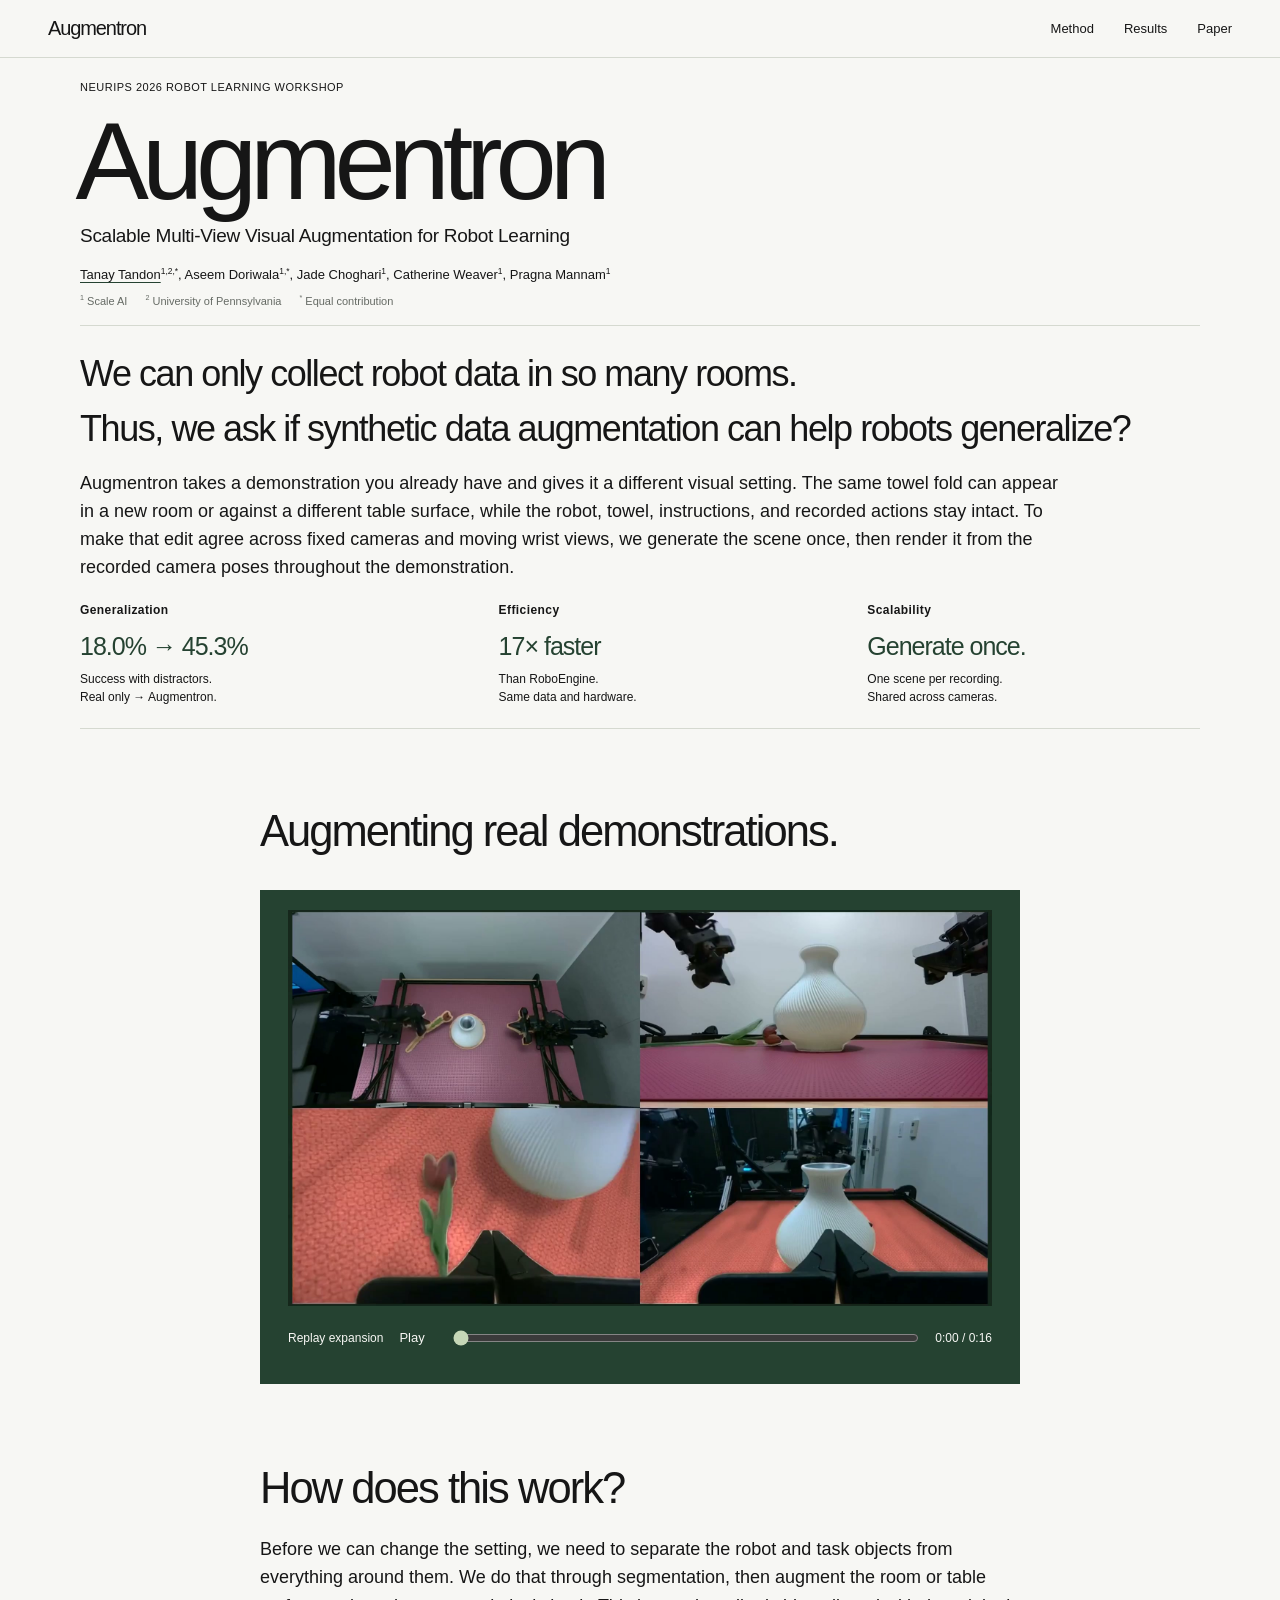
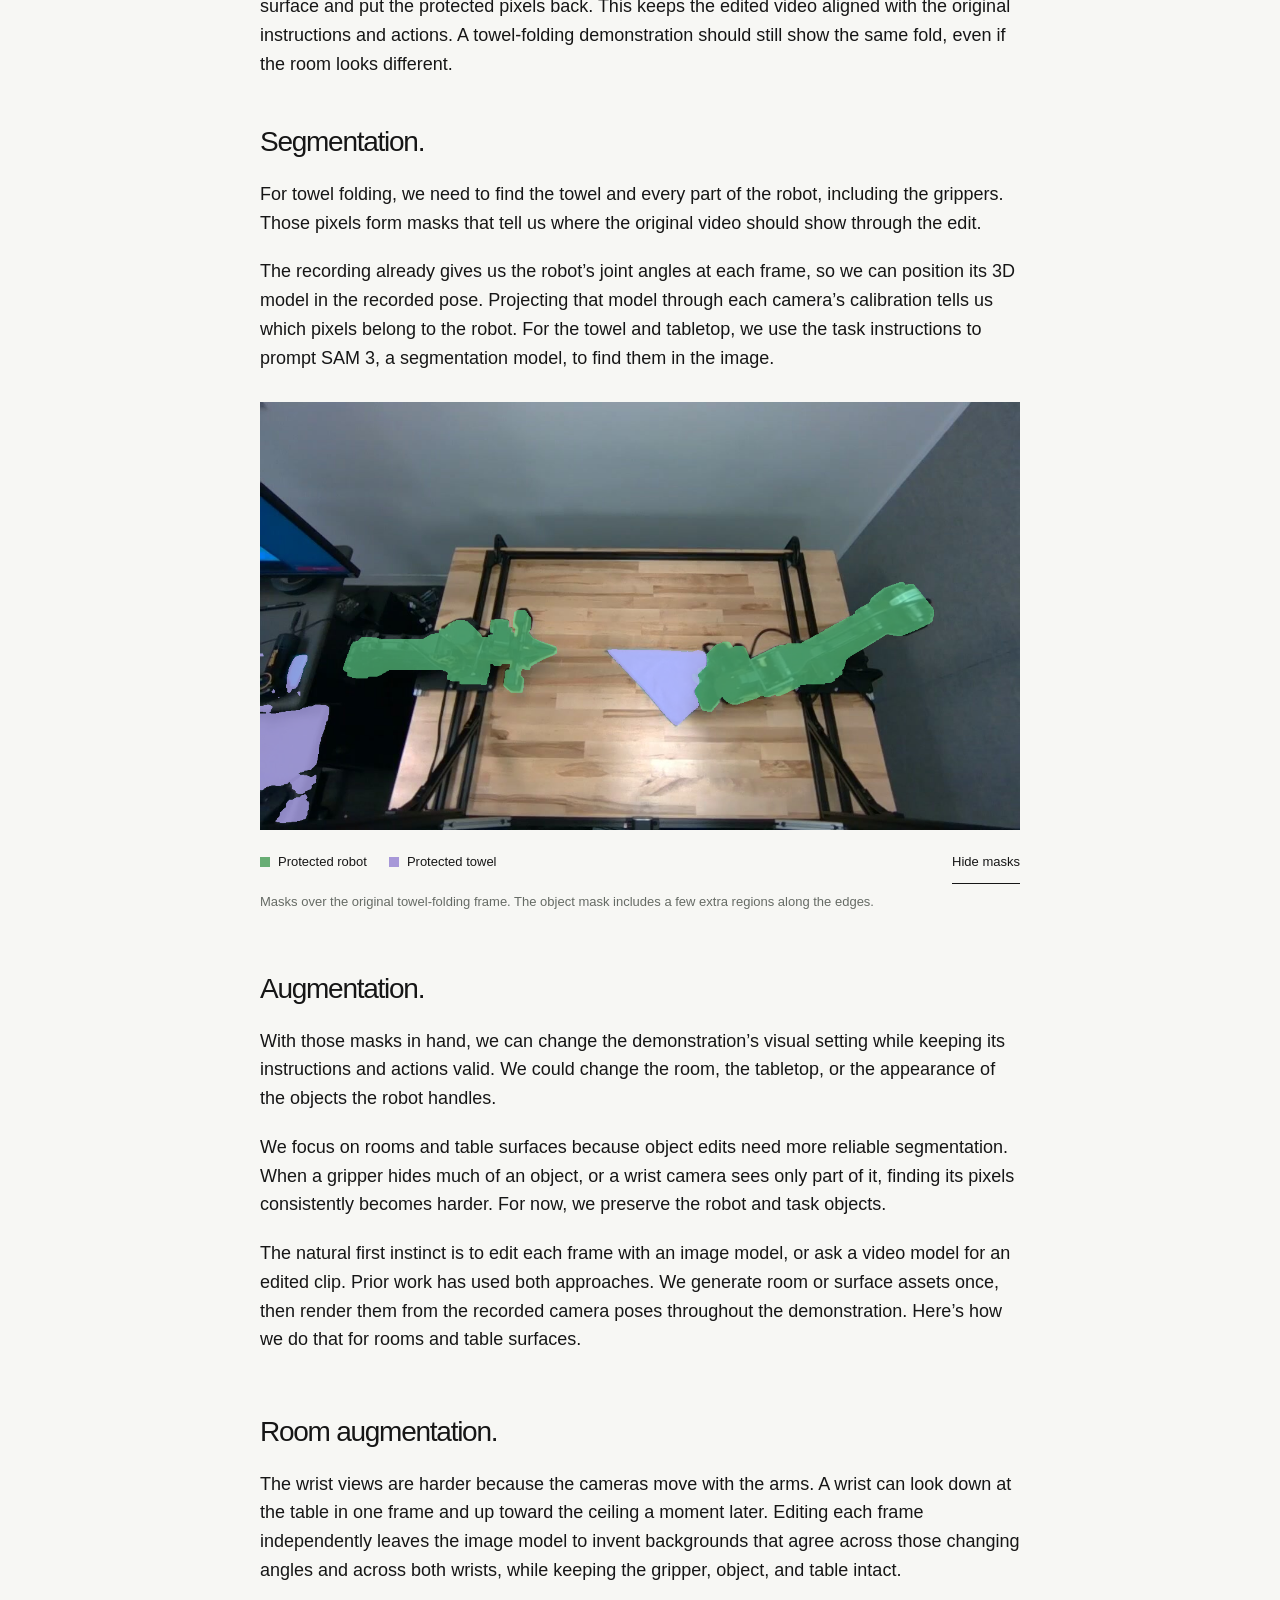
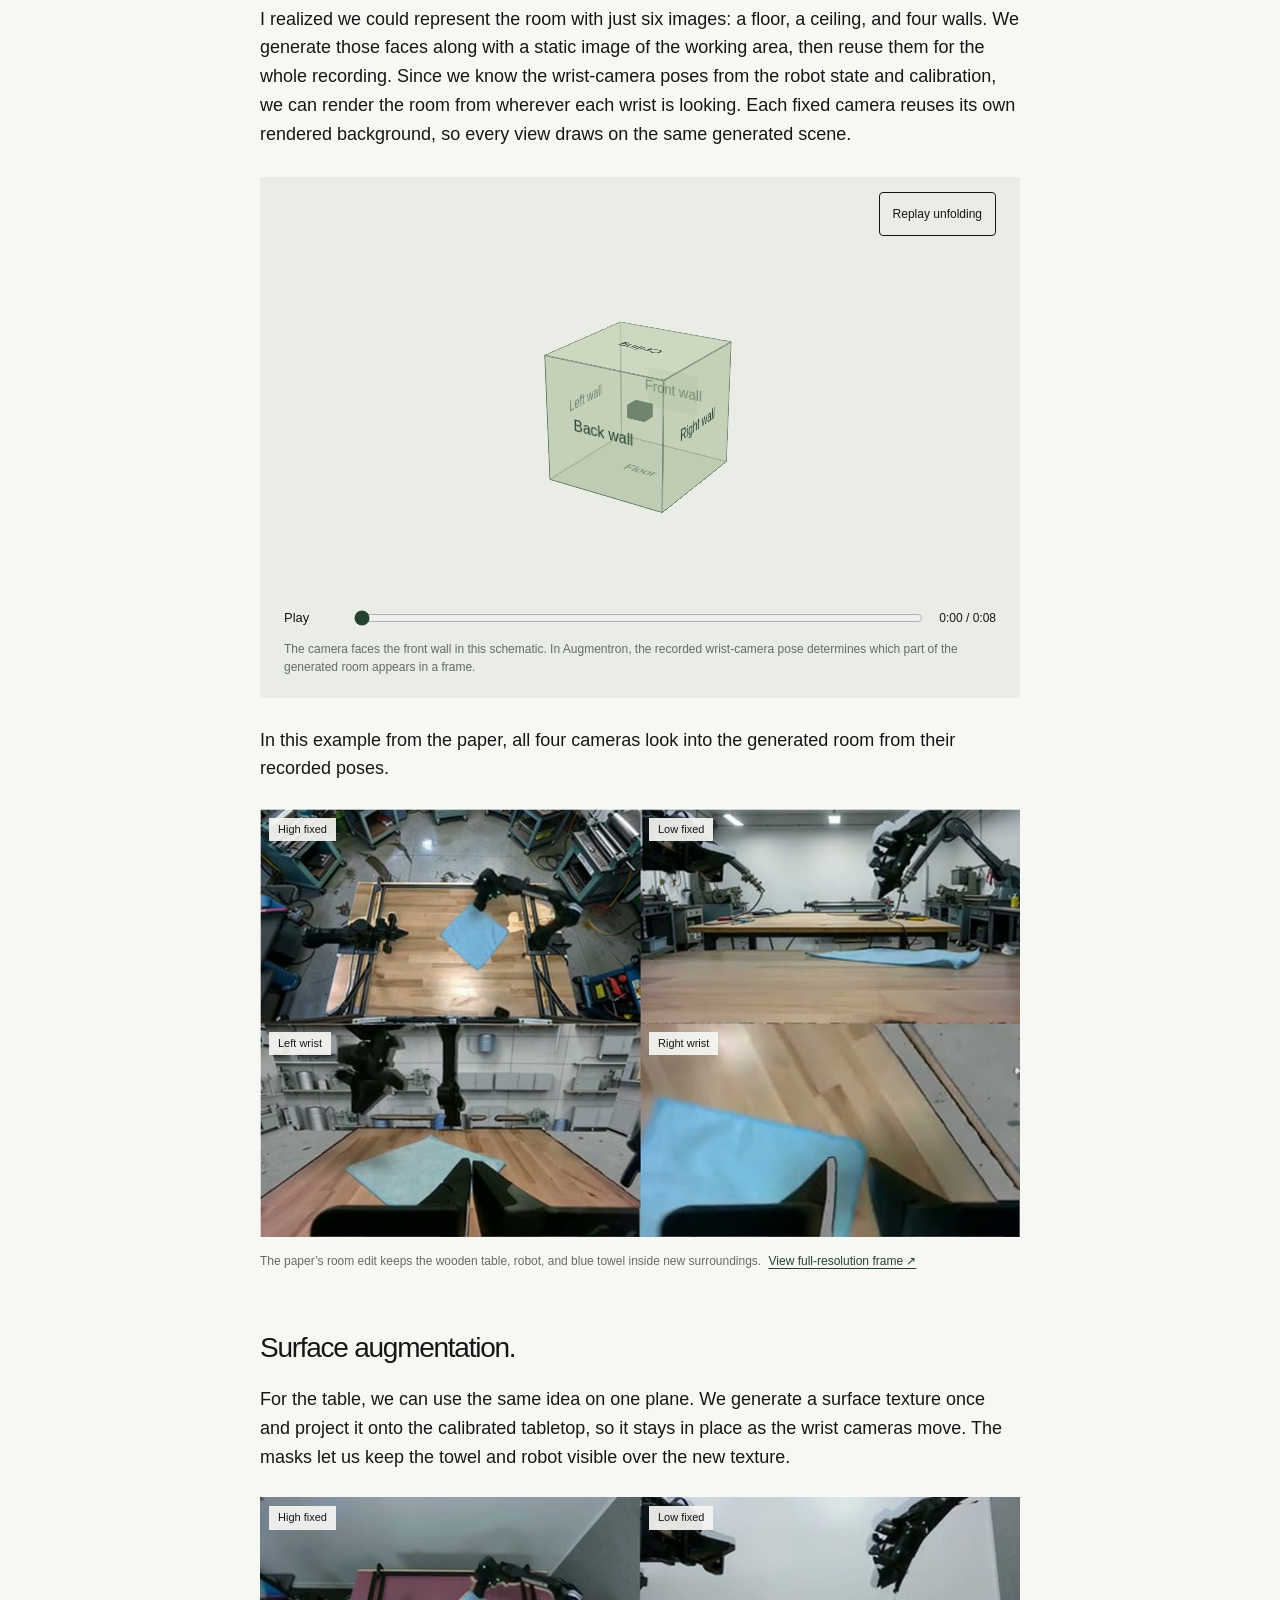
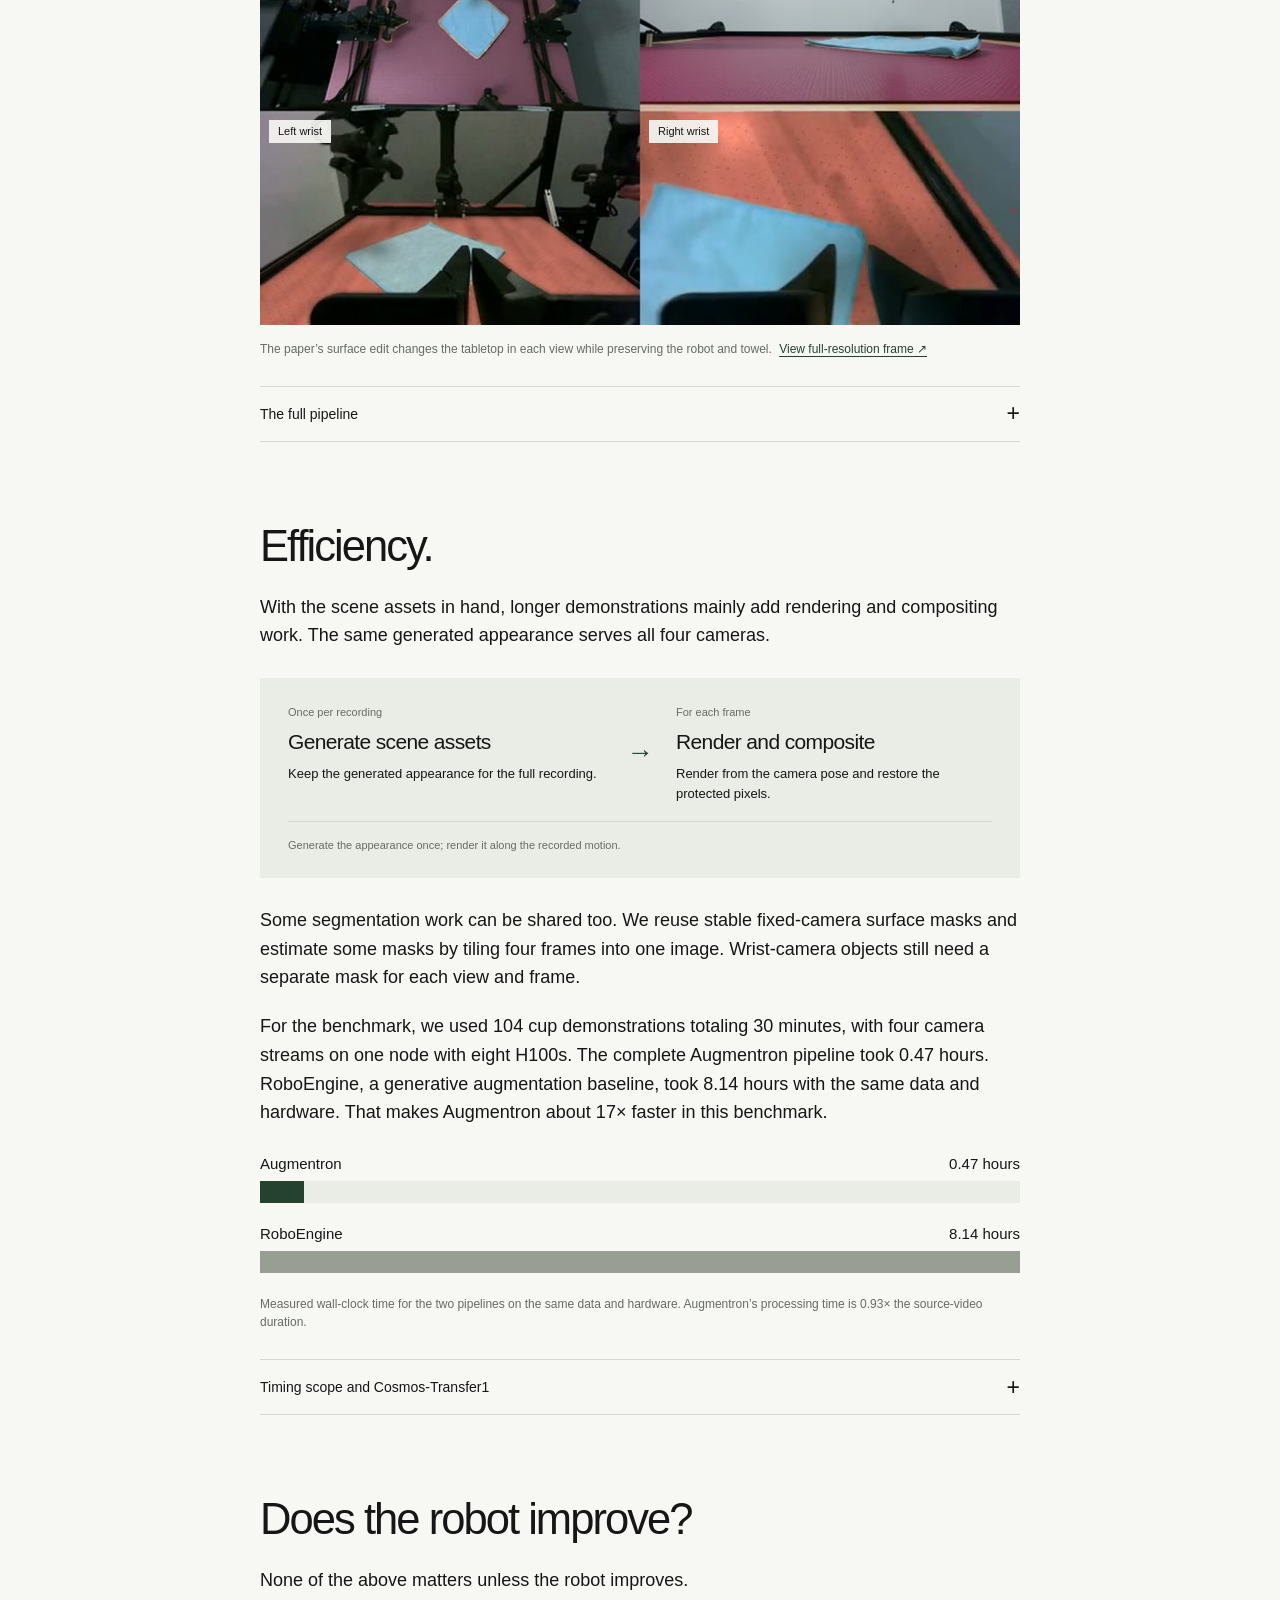
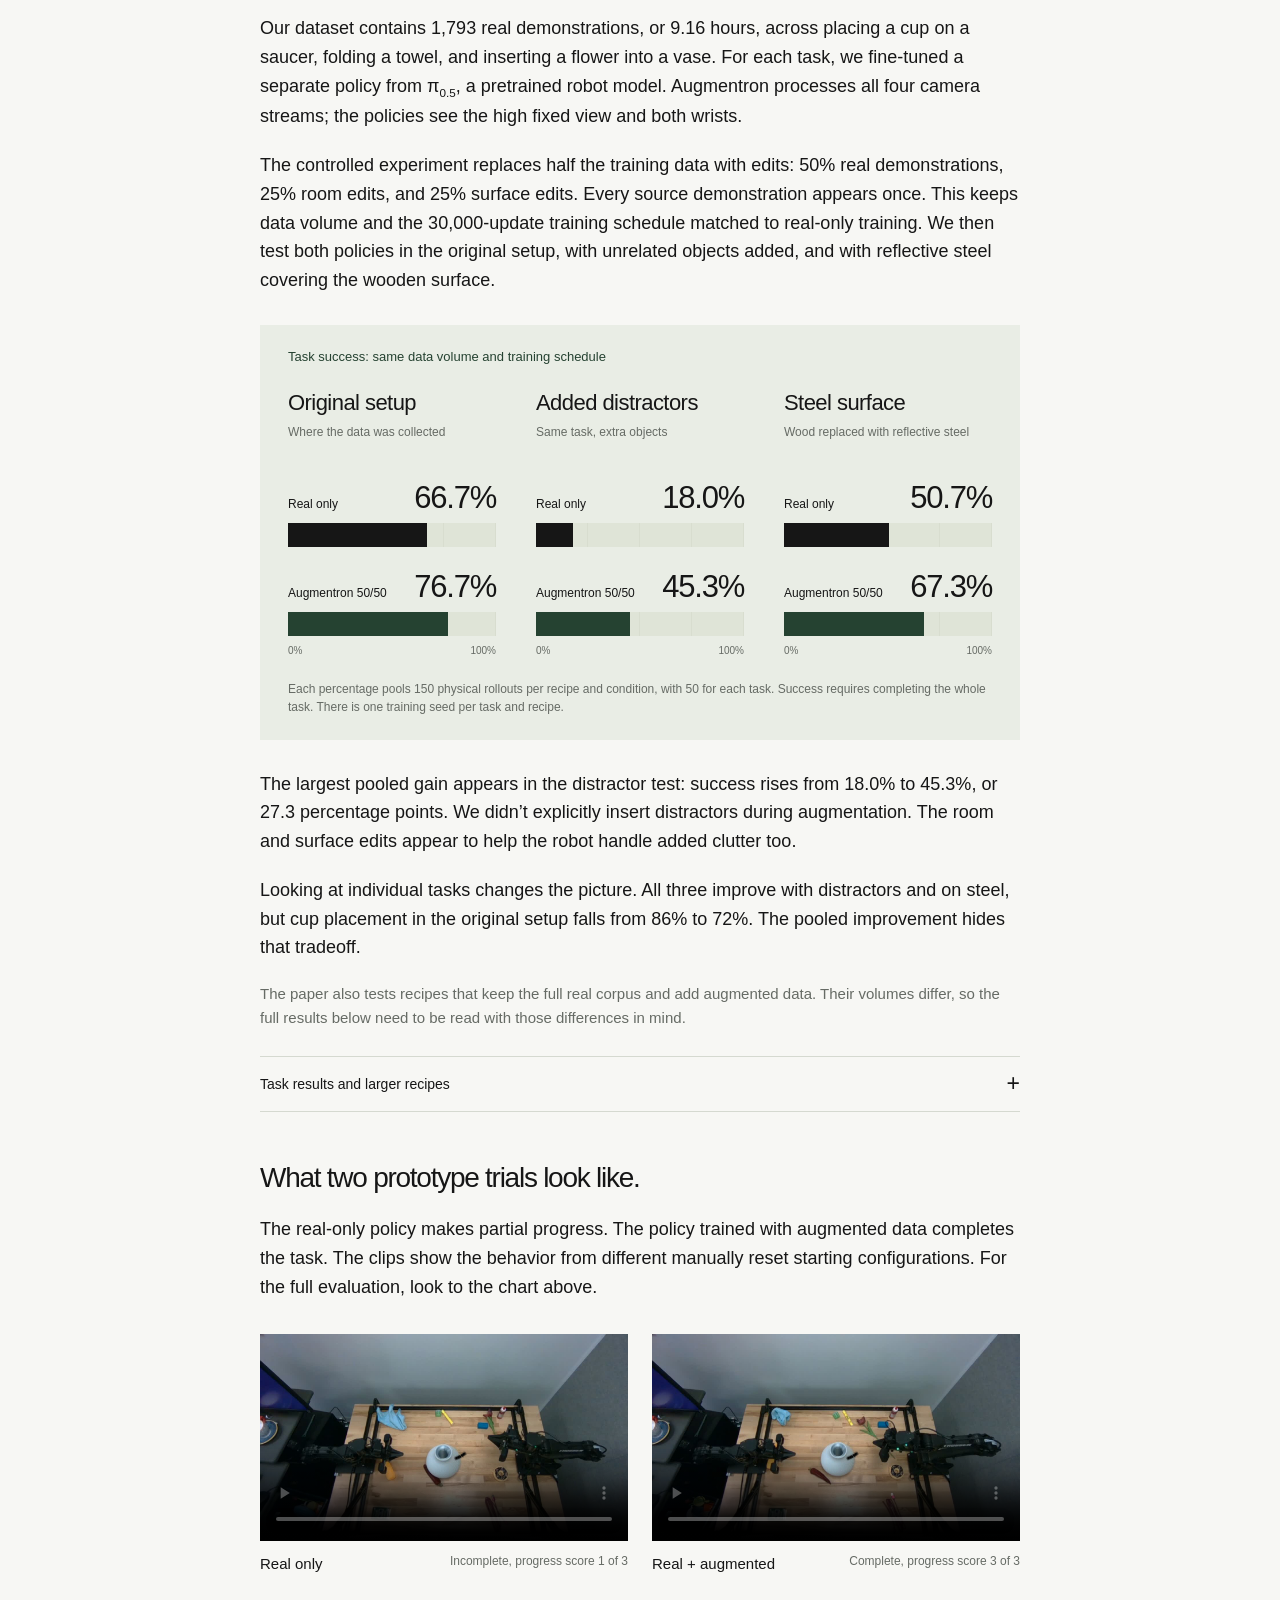
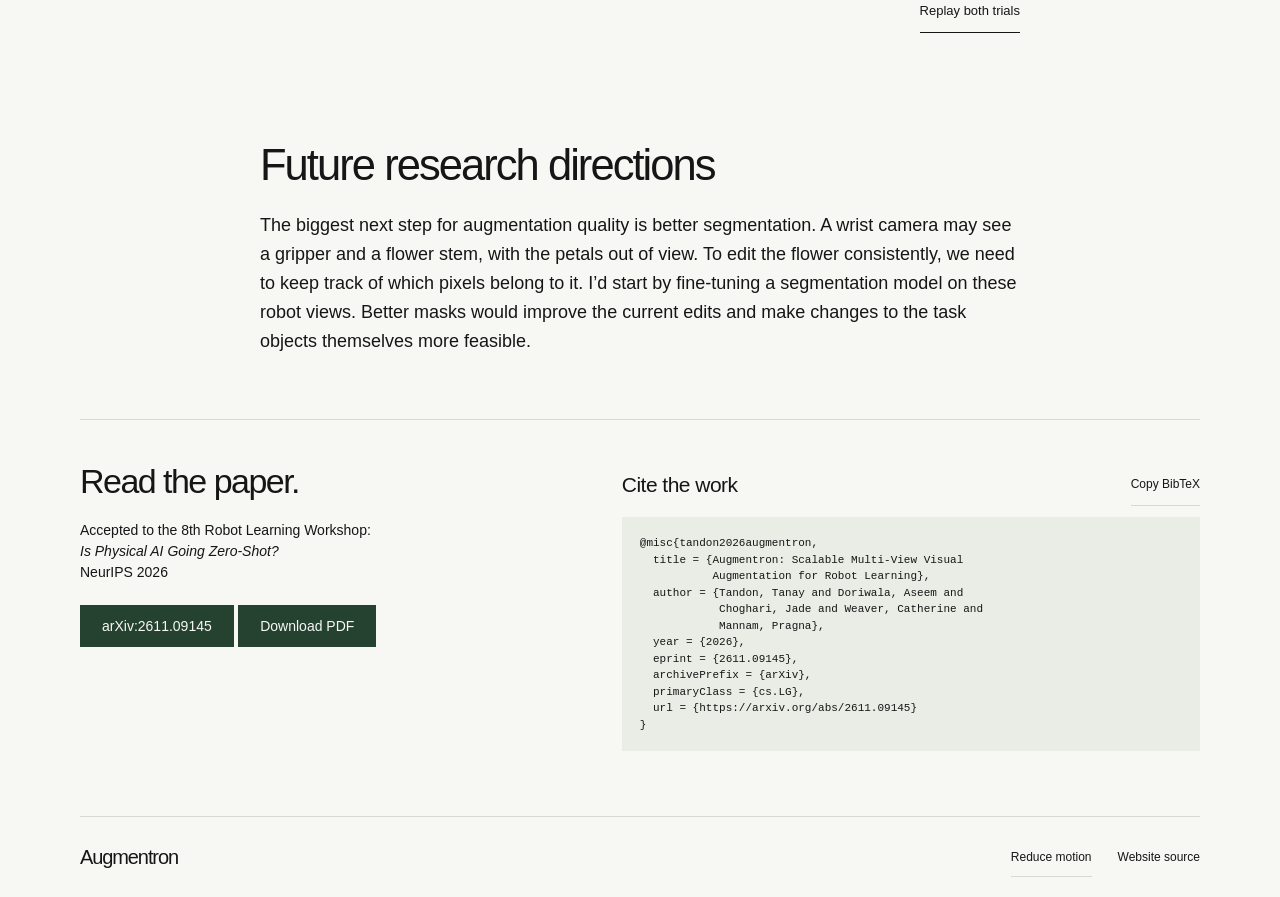
==== commit e920838e: "Link Augmentron paper and citation to arXiv" ====
--- a/index.html
+++ b/index.html
@@ -27,14 +27,15 @@
   <meta name="citation_author" content="Catherine Weaver">
   <meta name="citation_author" content="Pragna Mannam">
   <meta name="citation_publication_date" content="2026">
-  <meta name="citation_pdf_url" content="https://augmentron.tanaytandon.com/assets/paper/augmentron.pdf">
+  <meta name="citation_arxiv_id" content="2611.09145">
+  <meta name="citation_pdf_url" content="https://arxiv.org/pdf/2611.09145">
   <title>Augmentron | Multi-View Visual Augmentation for Robot Learning</title>
   <link rel="icon" type="image/svg+xml" href="assets/favicon.svg">
   <link rel="stylesheet" href="styles.css?v=cf109e89f4b2">
 </head>
 <body>
 <a class="skip-link" href="#main">Skip to content</a>
-<header class="site-header"><a class="wordmark" href="#main">Augmentron</a><nav aria-label="Main navigation"><a href="#method">Method</a><a href="#results">Results</a><a href="assets/paper/augmentron.pdf" target="_blank" rel="noopener">Paper</a></nav><div class="reading-progress" aria-hidden="true"></div></header>
+<header class="site-header"><a class="wordmark" href="#main">Augmentron</a><nav aria-label="Main navigation"><a href="#method">Method</a><a href="#results">Results</a><a href="https://arxiv.org/abs/2611.09145" target="_blank" rel="noopener">Paper</a></nav><div class="reading-progress" aria-hidden="true"></div></header>
 <main id="main">
 <header class="hero wrap">
 <p class="eyebrow">NeurIPS 2026 Robot Learning Workshop</p>
@@ -79,16 +80,17 @@
 <section class="article-section wrap discussion" id="discussion"><div class="prose"><h2>Future research directions</h2><p>The biggest next step for augmentation quality is better segmentation. A wrist camera may see a gripper and a flower stem, with the petals out of view. To edit the flower consistently, we need to keep track of which pixels belong to it. I’d start by fine-tuning a segmentation model on these robot views. Better masks would improve the current edits and make changes to the task objects themselves more feasible.</p></div></section>
 </article>
 
-<section class="resources wrap" id="resources"><div class="resource-paper"><h2>Read the paper.</h2><p>Accepted to the 8th Robot Learning Workshop:<br><em>Is Physical AI Going Zero-Shot?</em><br>NeurIPS 2026</p><a class="paper-link" href="assets/paper/augmentron.pdf" target="_blank" rel="noopener">Download paper</a></div><div class="citation-block"><div class="citation-heading"><h3>Cite the work</h3><button type="button" id="copy-citation">Copy BibTeX</button></div><pre><code id="citation">@misc{tandon2026augmentron,
+<section class="resources wrap" id="resources"><div class="resource-paper"><h2>Read the paper.</h2><p>Accepted to the 8th Robot Learning Workshop:<br><em>Is Physical AI Going Zero-Shot?</em><br>NeurIPS 2026</p><a class="paper-link" href="https://arxiv.org/abs/2611.09145" target="_blank" rel="noopener">arXiv:2611.09145</a> <a class="paper-link" href="https://arxiv.org/pdf/2611.09145" target="_blank" rel="noopener">Download PDF</a></div><div class="citation-block"><div class="citation-heading"><h3>Cite the work</h3><button type="button" id="copy-citation">Copy BibTeX</button></div><pre><code id="citation">@misc{tandon2026augmentron,
   title = {Augmentron: Scalable Multi-View Visual
            Augmentation for Robot Learning},
   author = {Tandon, Tanay and Doriwala, Aseem and
             Choghari, Jade and Weaver, Catherine and
             Mannam, Pragna},
   year = {2026},
-  note = {Accepted to the 8th Robot Learning Workshop
-          at NeurIPS 2026},
-  url = {https://augmentron.tanaytandon.com/}
+  eprint = {2611.09145},
+  archivePrefix = {arXiv},
+  primaryClass = {cs.LG},
+  url = {https://arxiv.org/abs/2611.09145}
 }</code></pre><p id="citation-status" role="status"></p></div></section>
 <footer class="wrap"><a class="wordmark" href="#main">Augmentron</a><div><button type="button" id="animation-toggle" aria-pressed="false">Reduce motion</button><a href="https://github.com/tanaytan/augmentron">Website source</a></div></footer>
 </main><script src="site.js?v=5dd1cbc49df7"></script><script src="delight.js?v=b47e61f38214"></script>
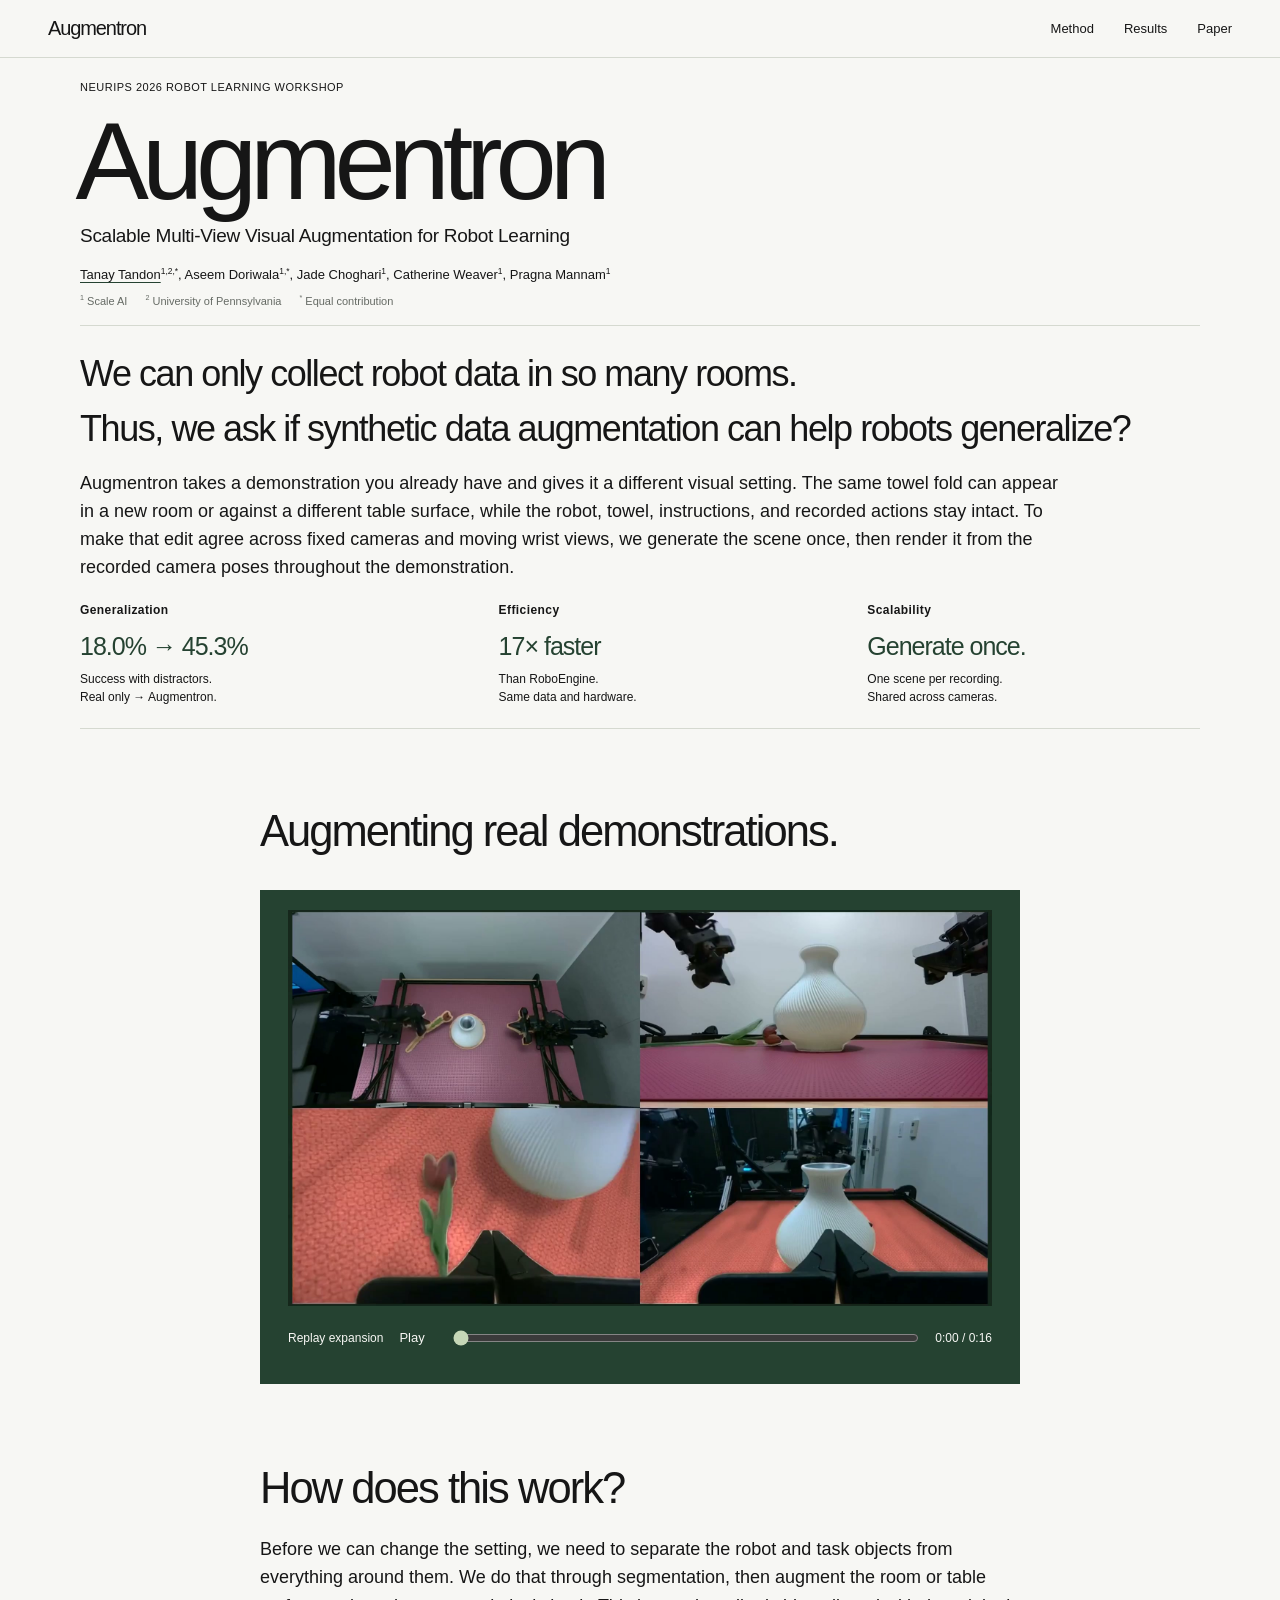
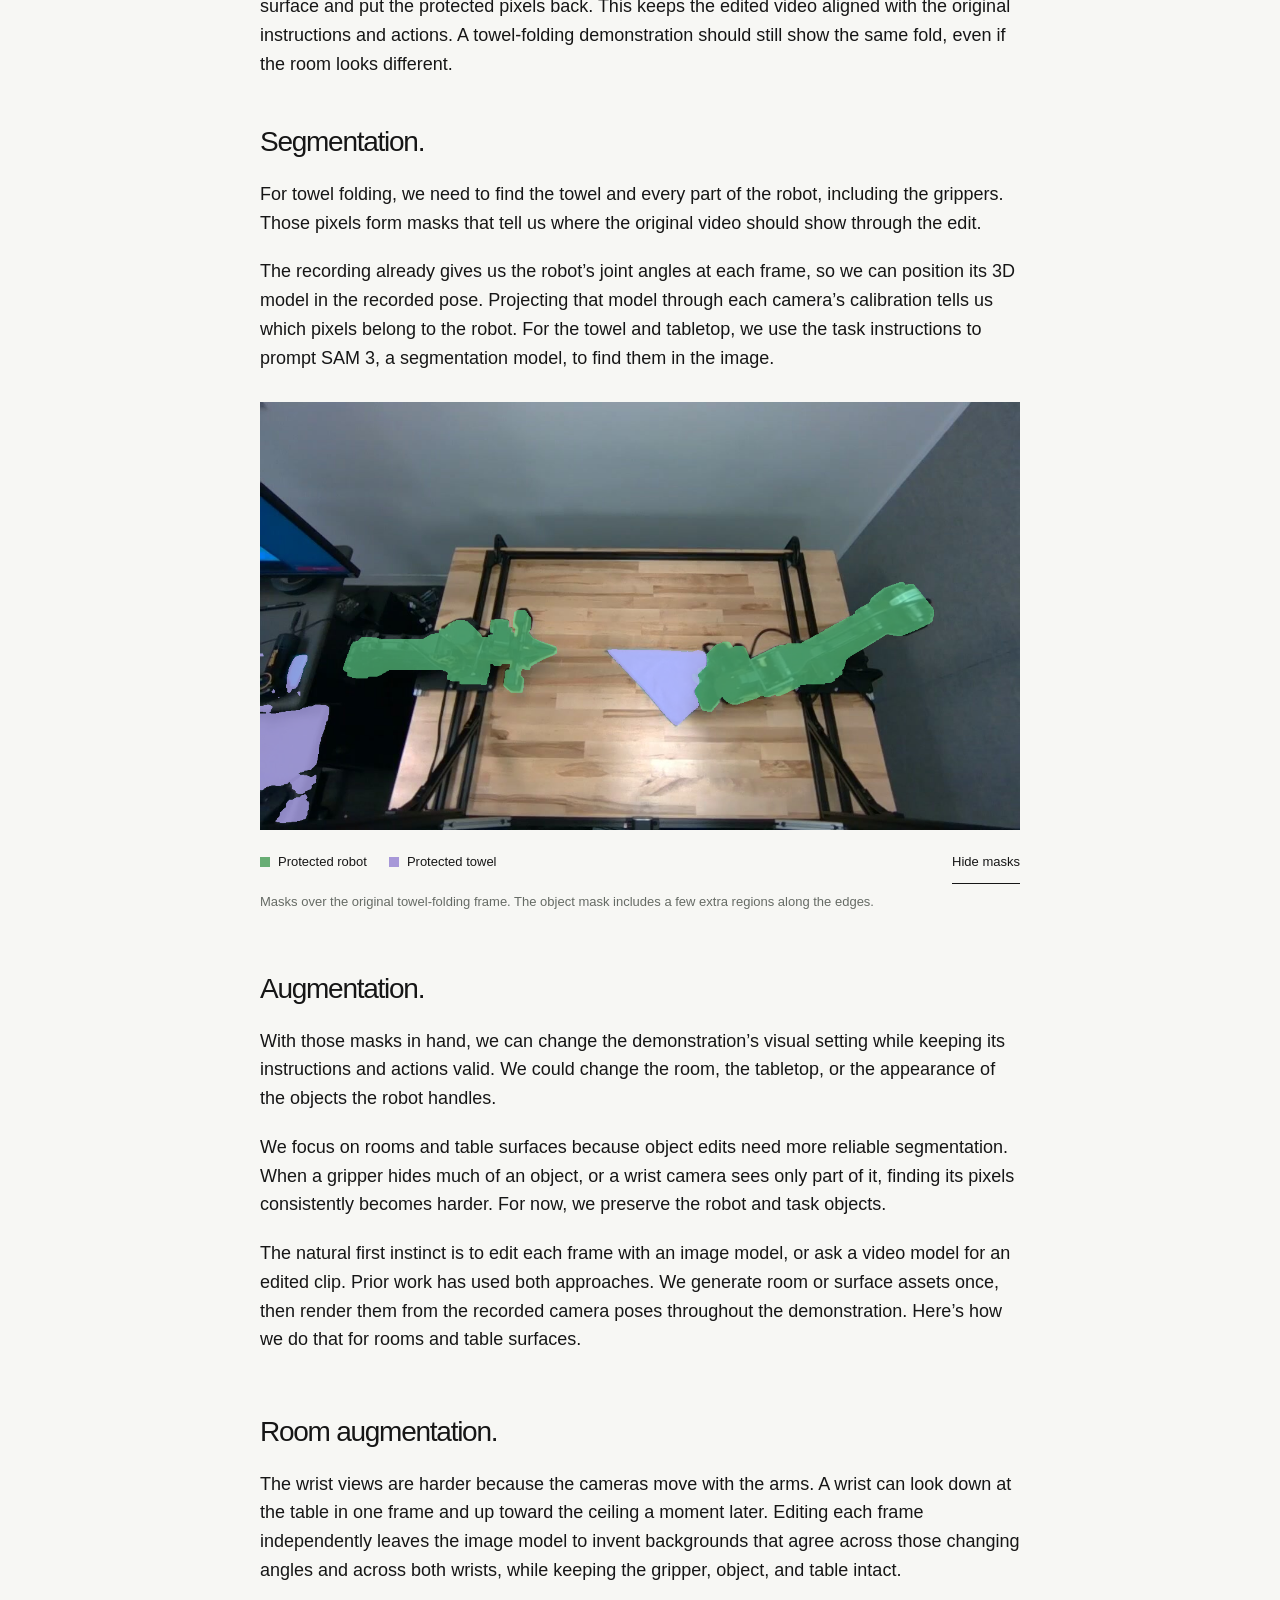
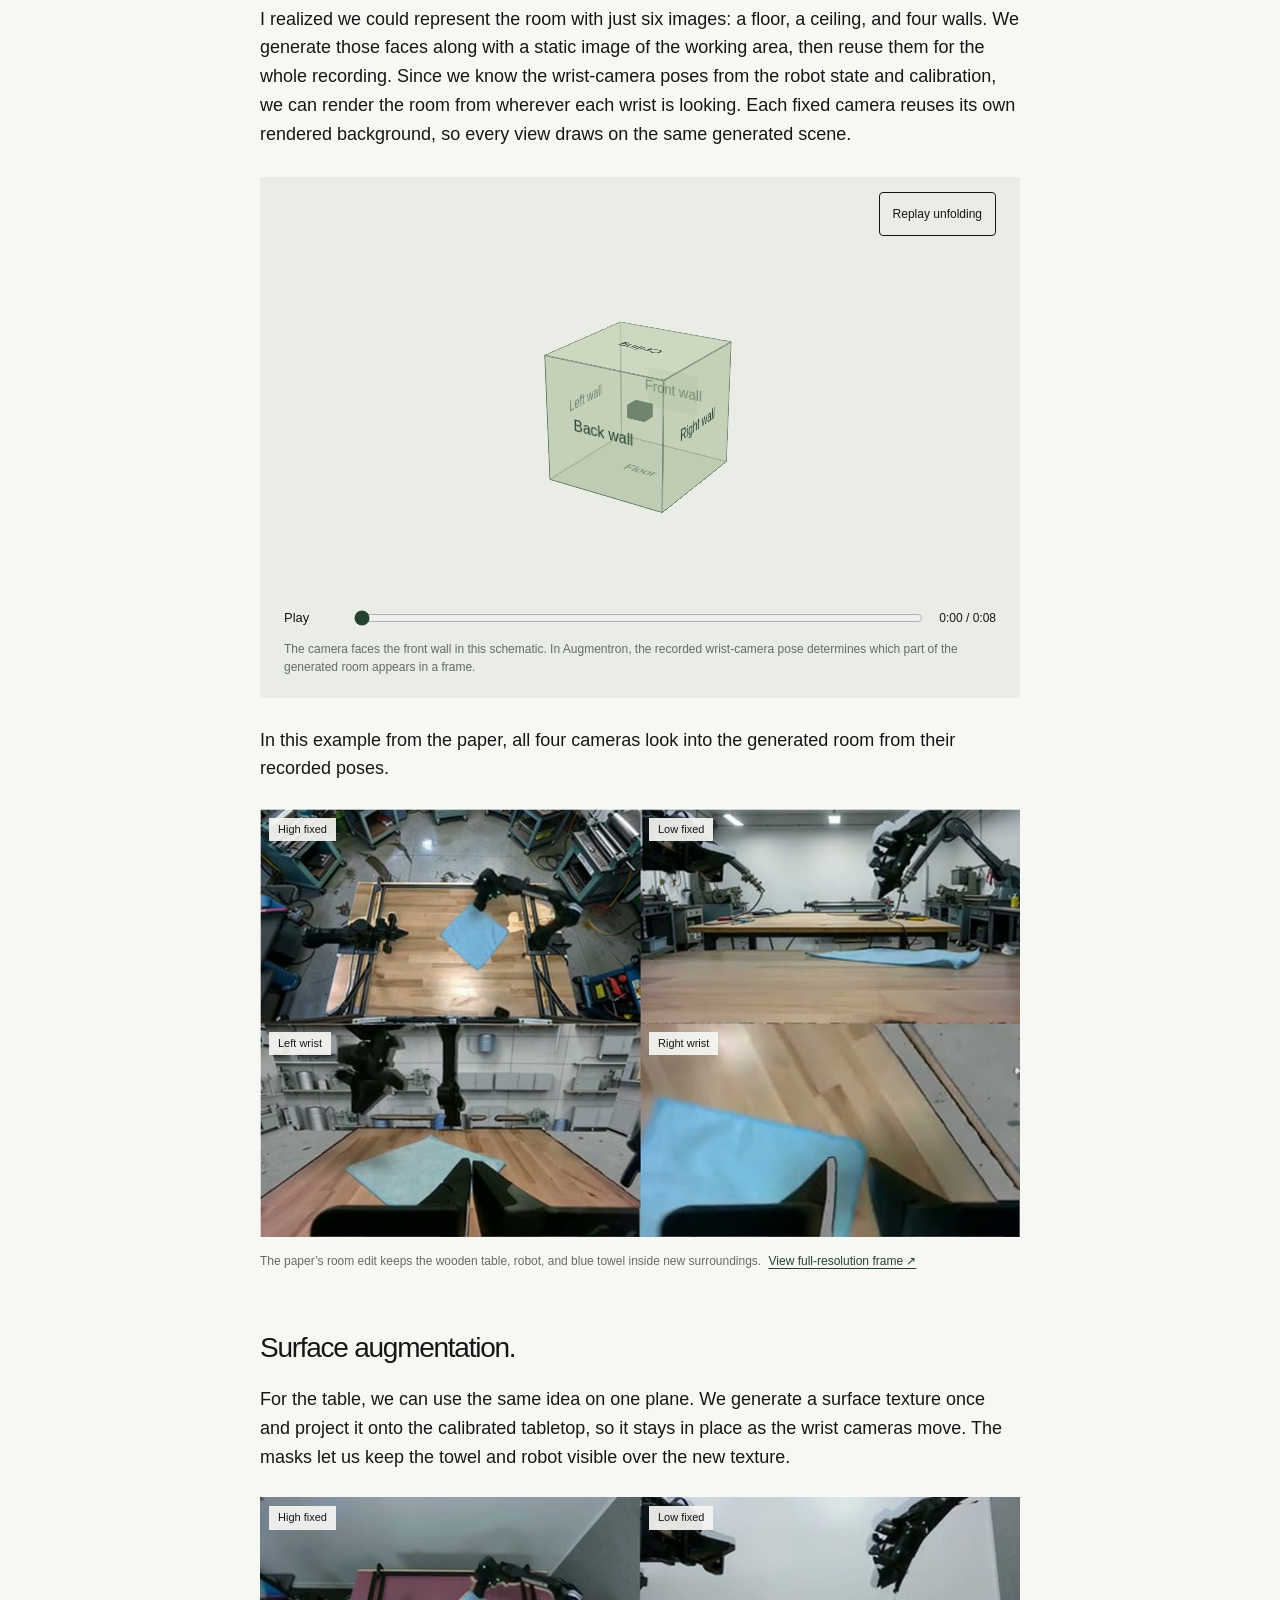
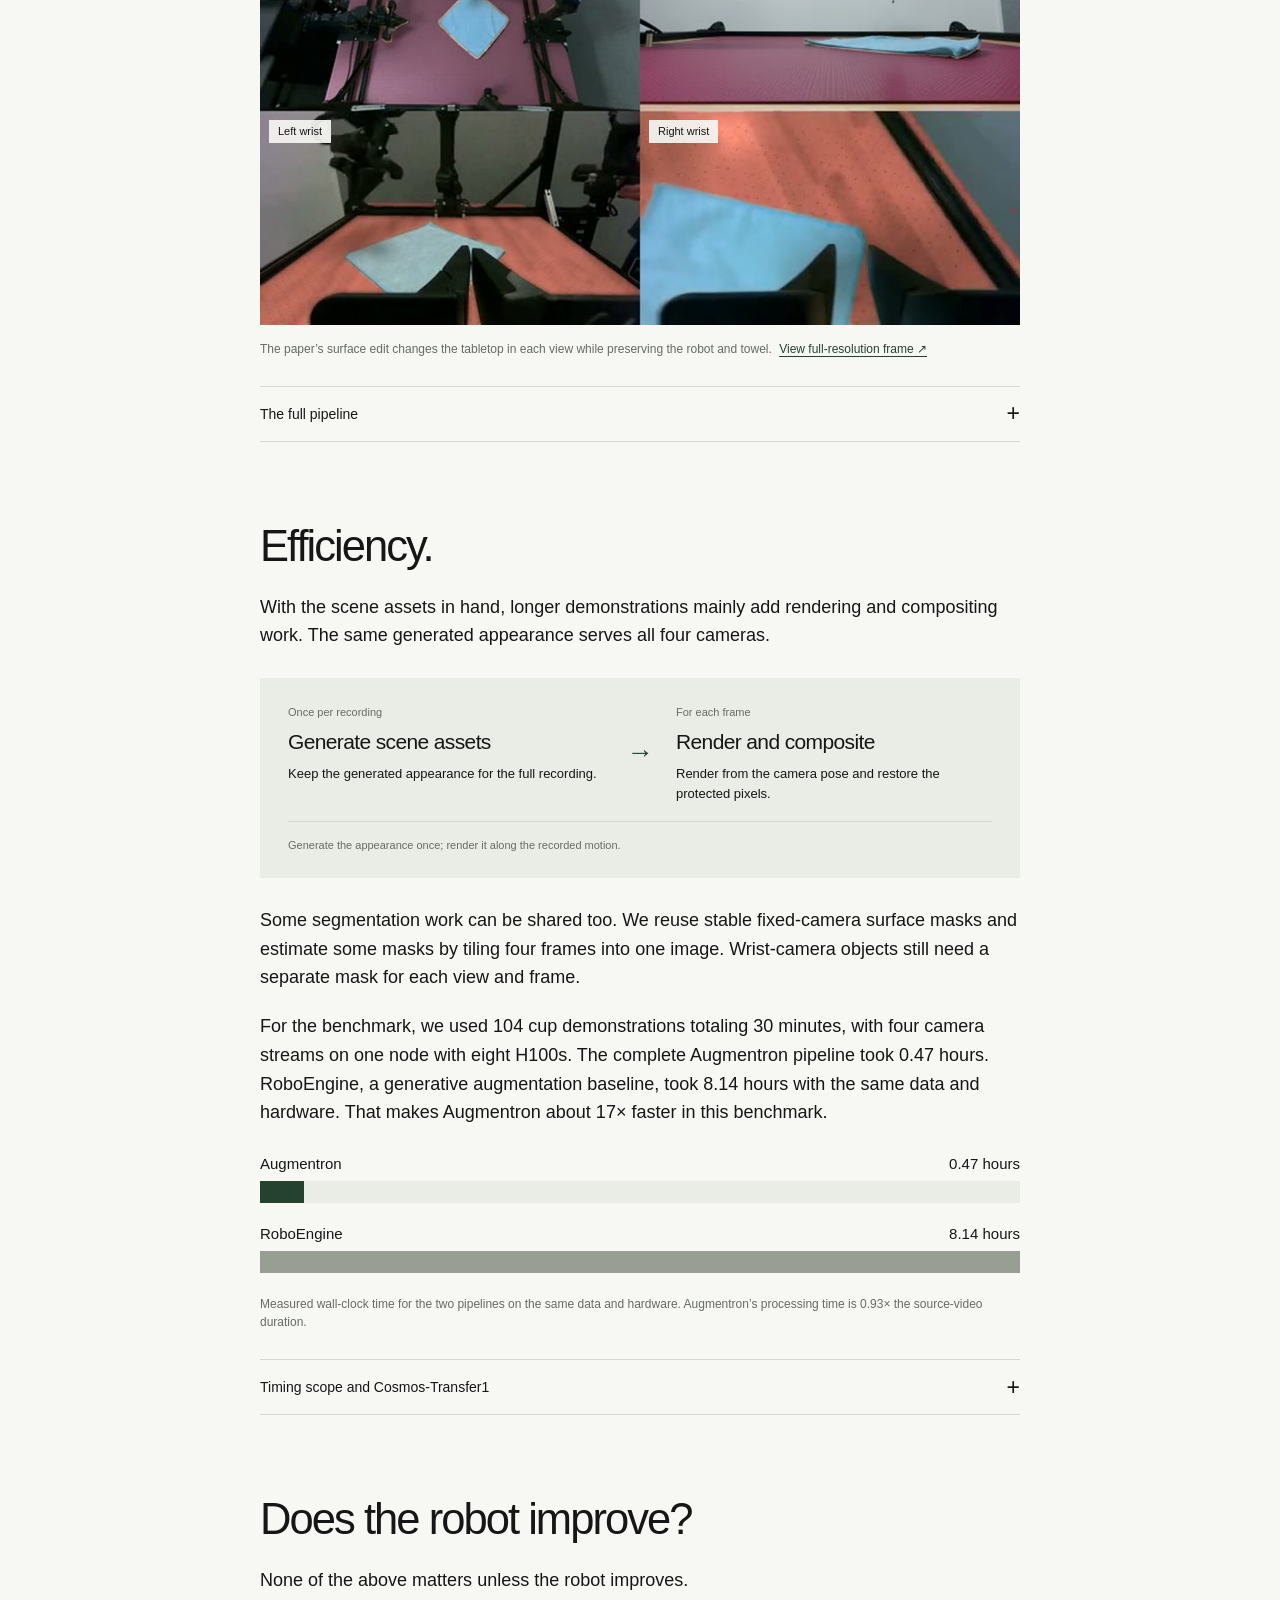
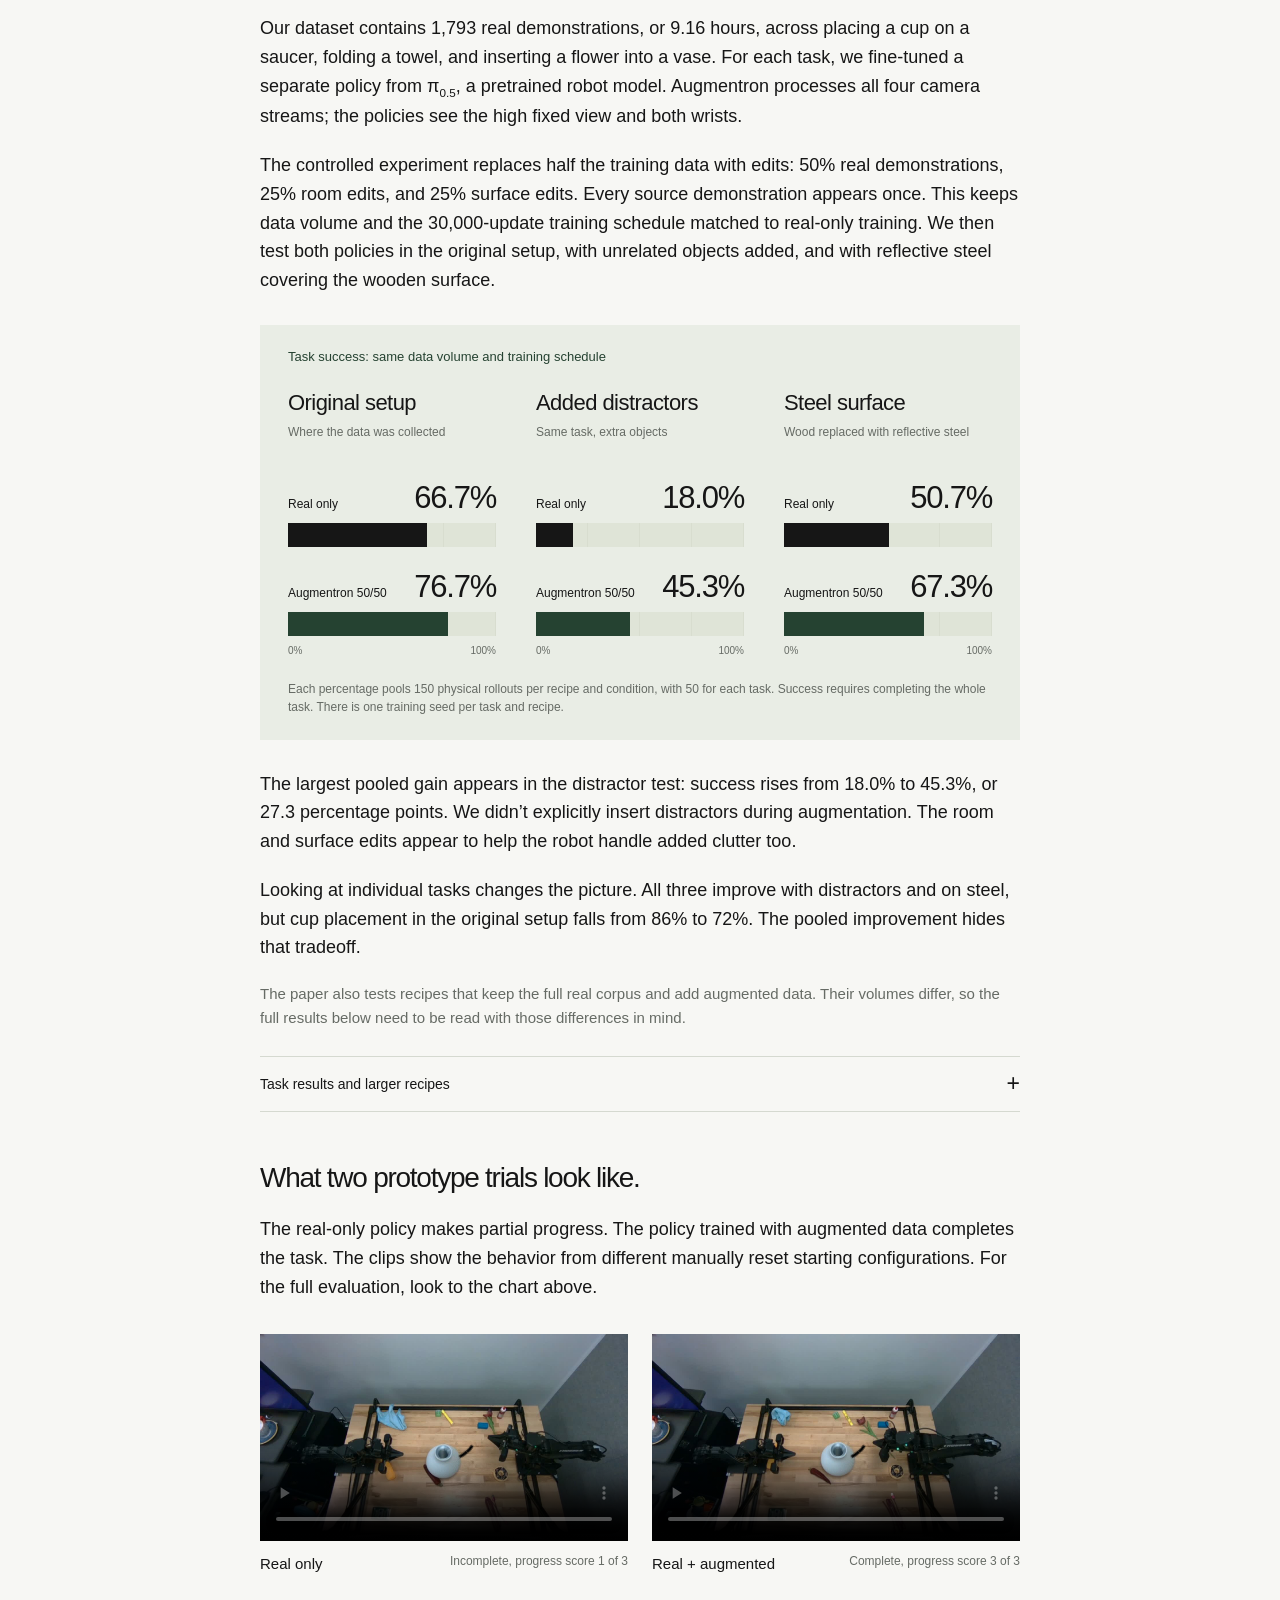
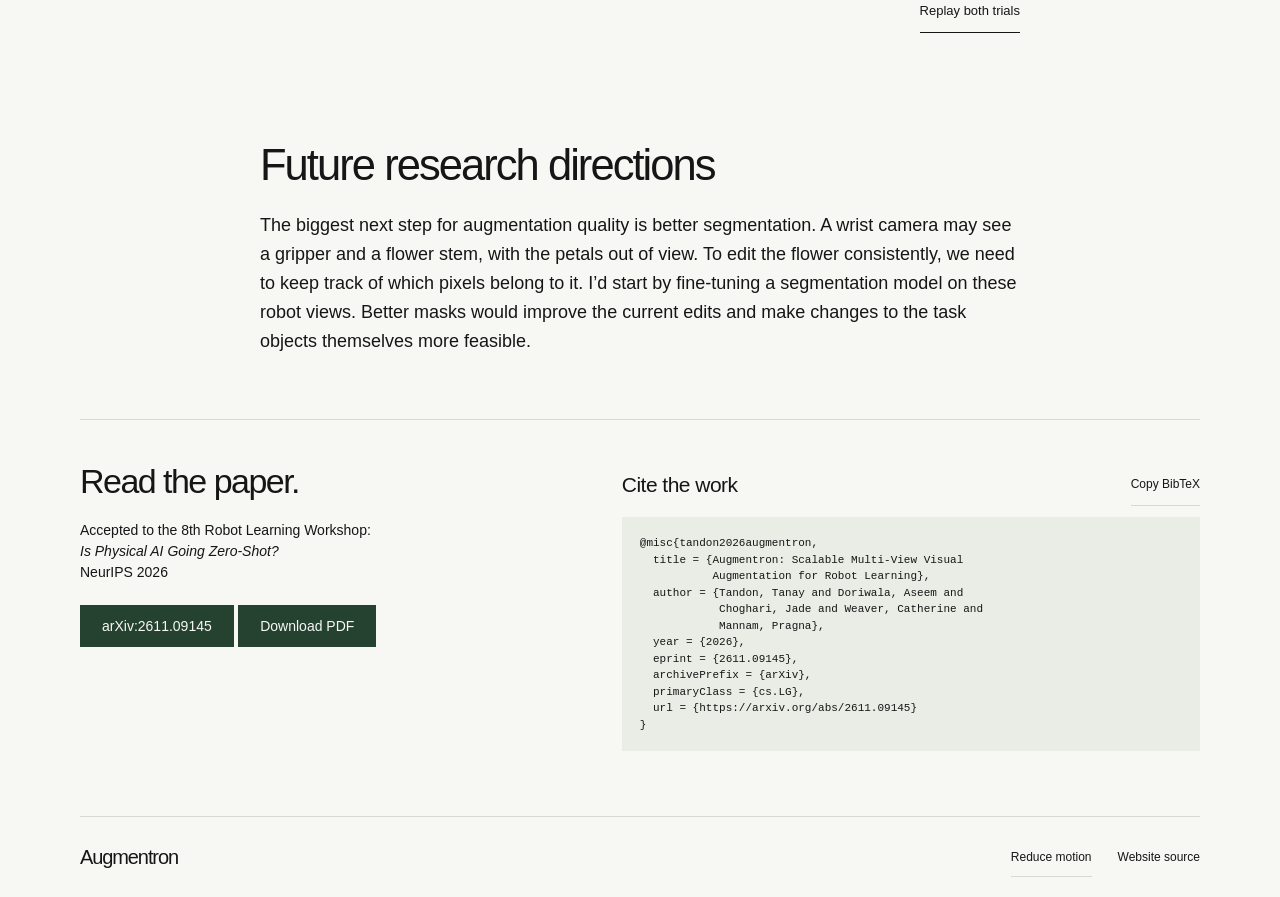
==== commit 186801af: "Credit Scale AI internship on the share card without lab branding" ====
--- a/index.html
+++ b/index.html
@@ -7,18 +7,18 @@
   <meta name="theme-color" content="#254231">
   <meta property="og:title" content="Augmentron: Scalable Multi-View Visual Augmentation for Robot Learning">
   <meta property="og:description" content="One recorded motion. More rooms to learn from. Reusable scene generation for robot learning.">
-  <meta property="og:image" content="https://augmentron.tanaytandon.com/assets/images/augmentron-social.png">
+  <meta property="og:image" content="https://augmentron.tanaytandon.com/assets/images/augmentron-social-internship.png">
   <meta property="og:url" content="https://augmentron.tanaytandon.com/">
   <meta property="og:type" content="article">
   <meta property="og:image:type" content="image/png">
   <meta property="og:image:width" content="1200">
   <meta property="og:image:height" content="630">
-  <meta property="og:image:alt" content="Augmentron: Scalable Multi-View Visual Augmentation for Robot Learning, with the Scale Labs wordmark on white.">
+  <meta property="og:image:alt" content="Augmentron: Scalable Multi-View Visual Augmentation for Robot Learning. Tanay Tandon et al., internship project at Scale AI.">
   <meta name="twitter:card" content="summary_large_image">
   <meta name="twitter:title" content="Augmentron: Scalable Multi-View Visual Augmentation for Robot Learning">
   <meta name="twitter:description" content="One recorded motion. More rooms to learn from. Reusable scene generation for robot learning.">
-  <meta name="twitter:image" content="https://augmentron.tanaytandon.com/assets/images/augmentron-social.png">
-  <meta name="twitter:image:alt" content="Augmentron: Scalable Multi-View Visual Augmentation for Robot Learning, with the Scale Labs wordmark on white.">
+  <meta name="twitter:image" content="https://augmentron.tanaytandon.com/assets/images/augmentron-social-internship.png">
+  <meta name="twitter:image:alt" content="Augmentron: Scalable Multi-View Visual Augmentation for Robot Learning. Tanay Tandon et al., internship project at Scale AI.">
   <link rel="canonical" href="https://augmentron.tanaytandon.com/">
   <meta name="citation_title" content="Augmentron: Scalable Multi-View Visual Augmentation for Robot Learning">
   <meta name="citation_author" content="Tanay Tandon">
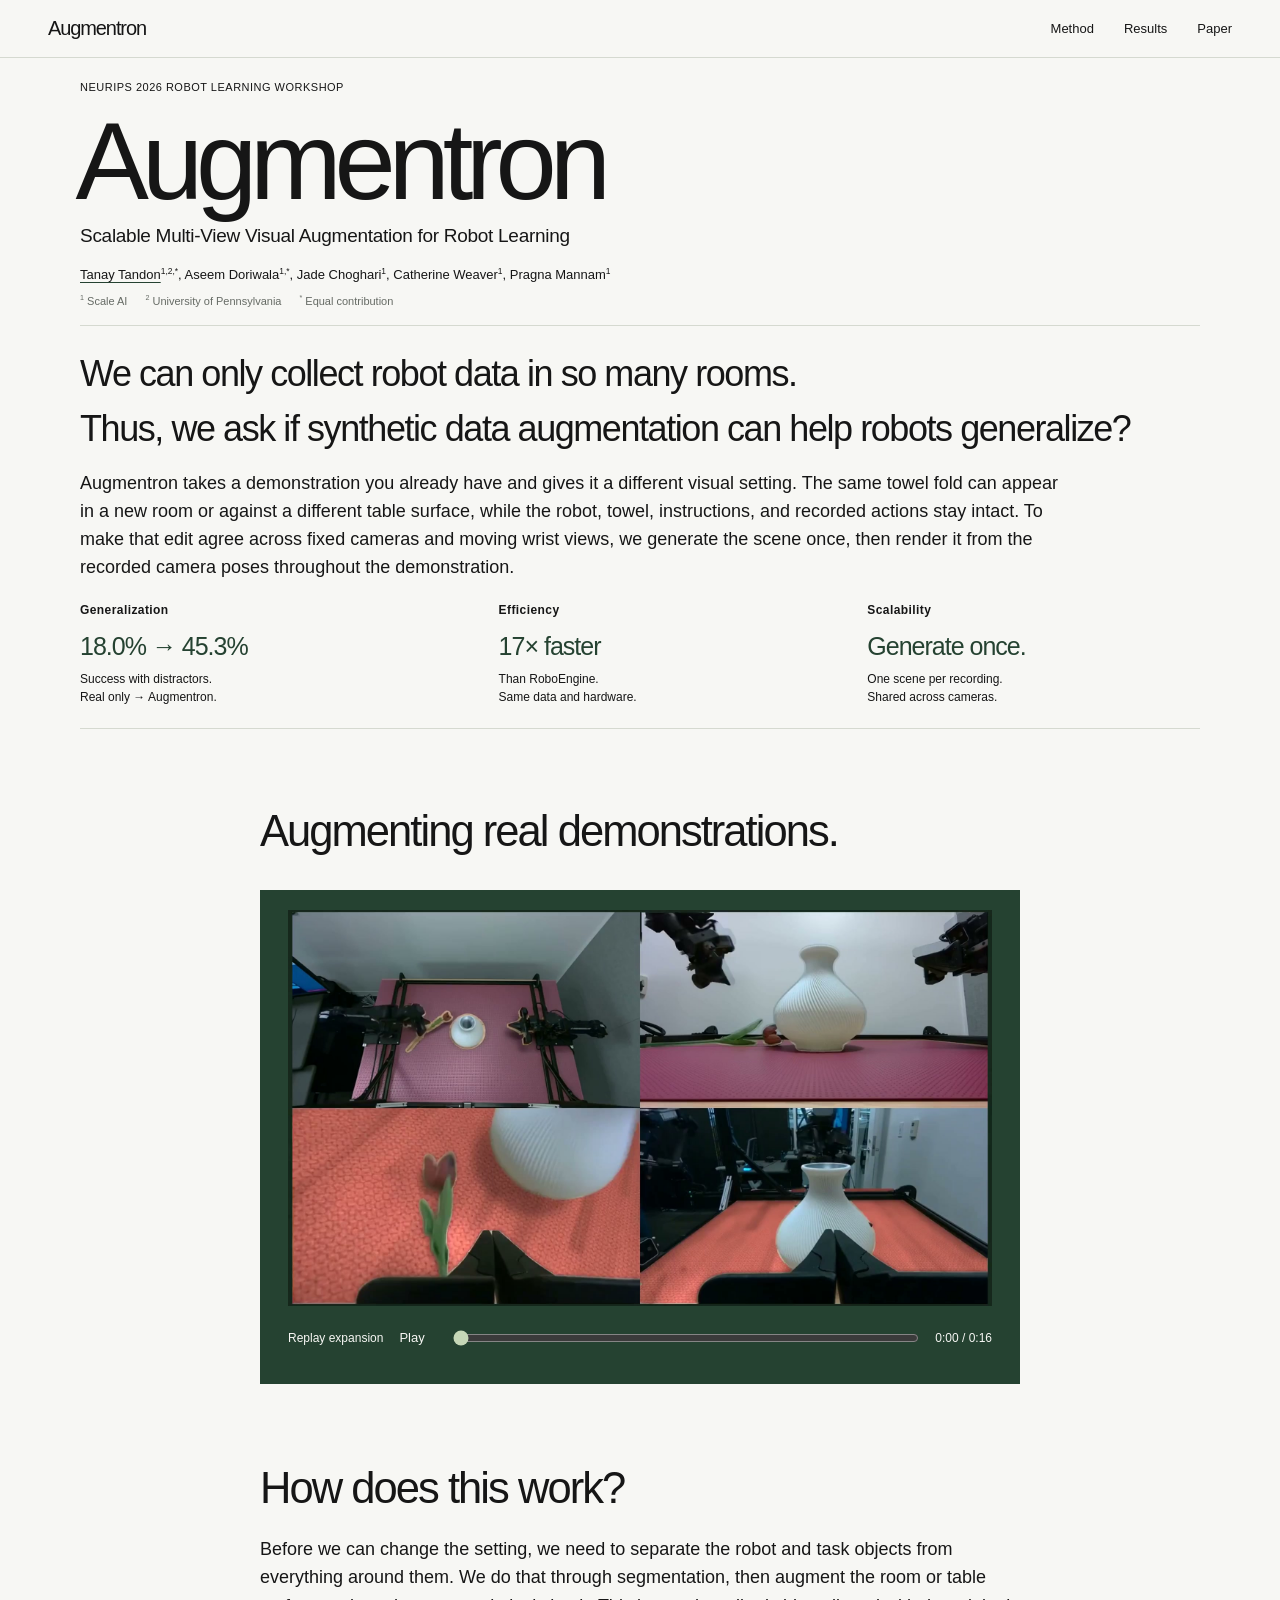
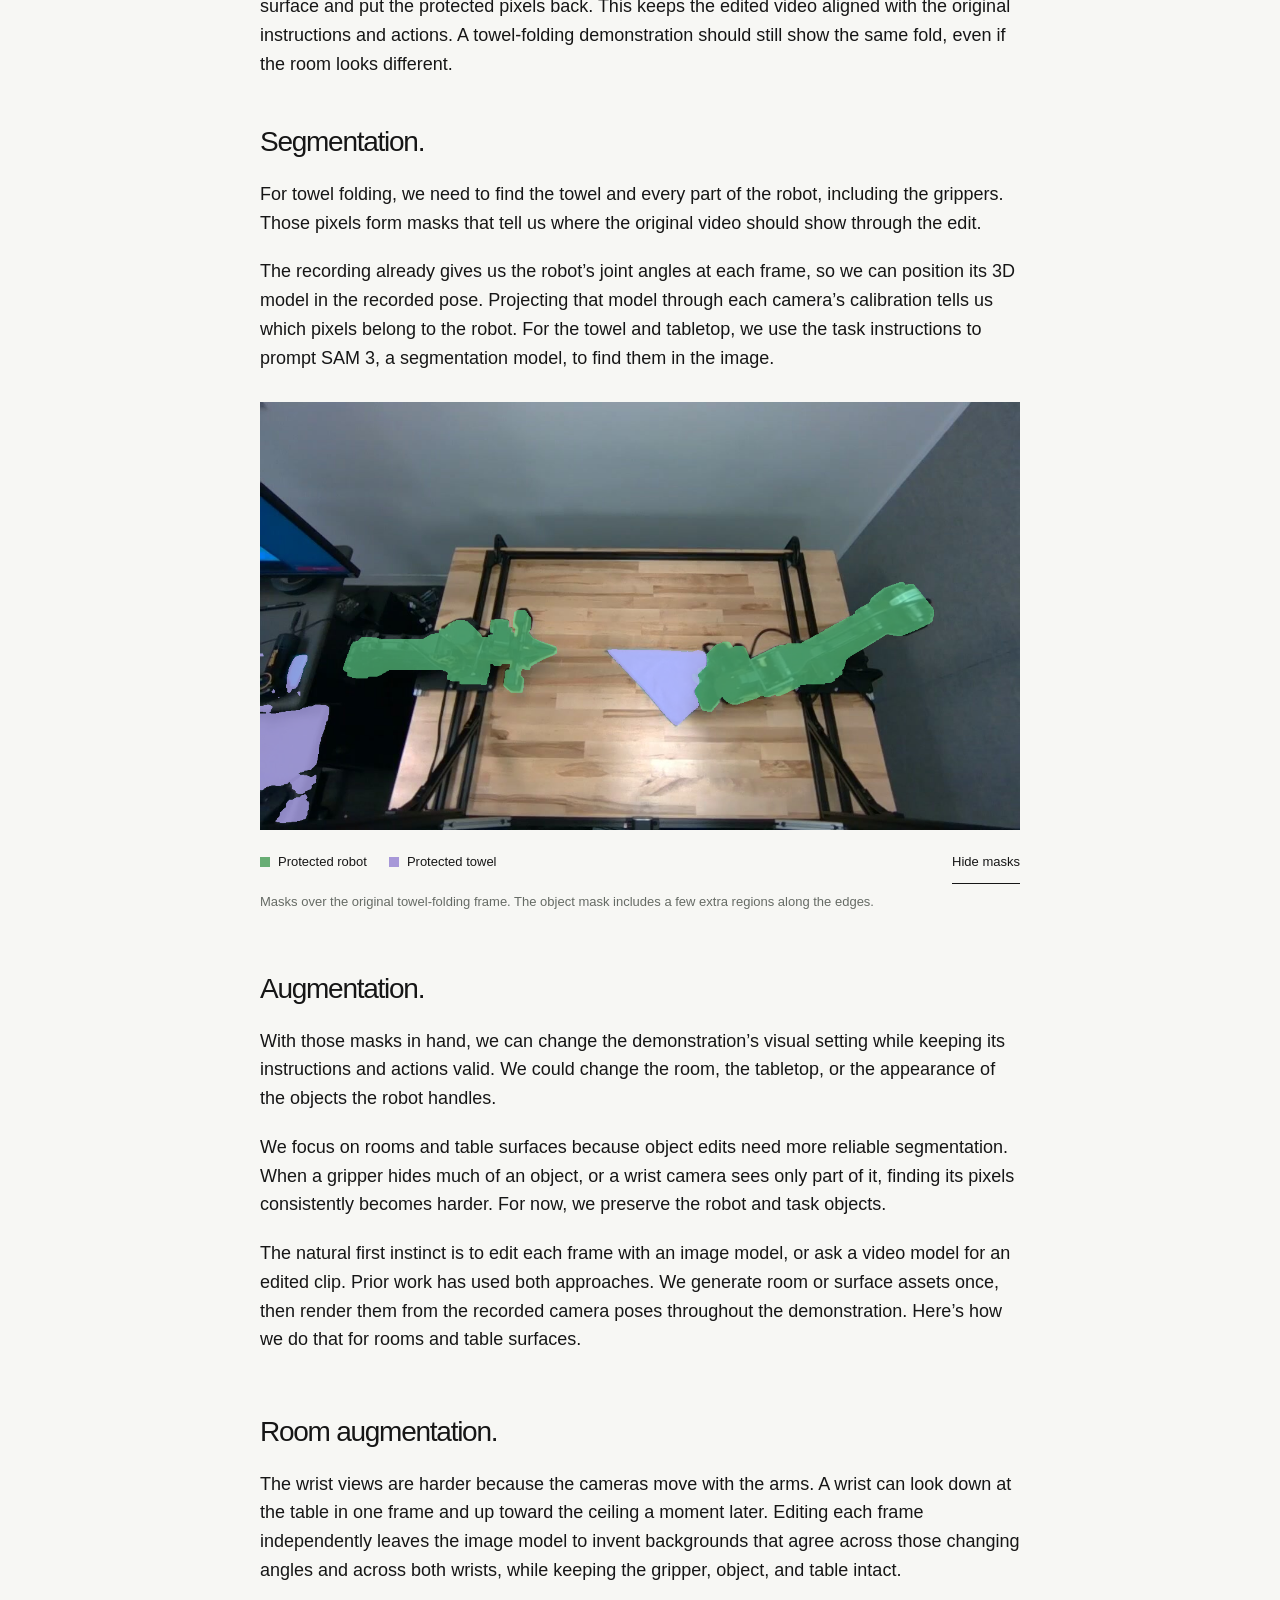
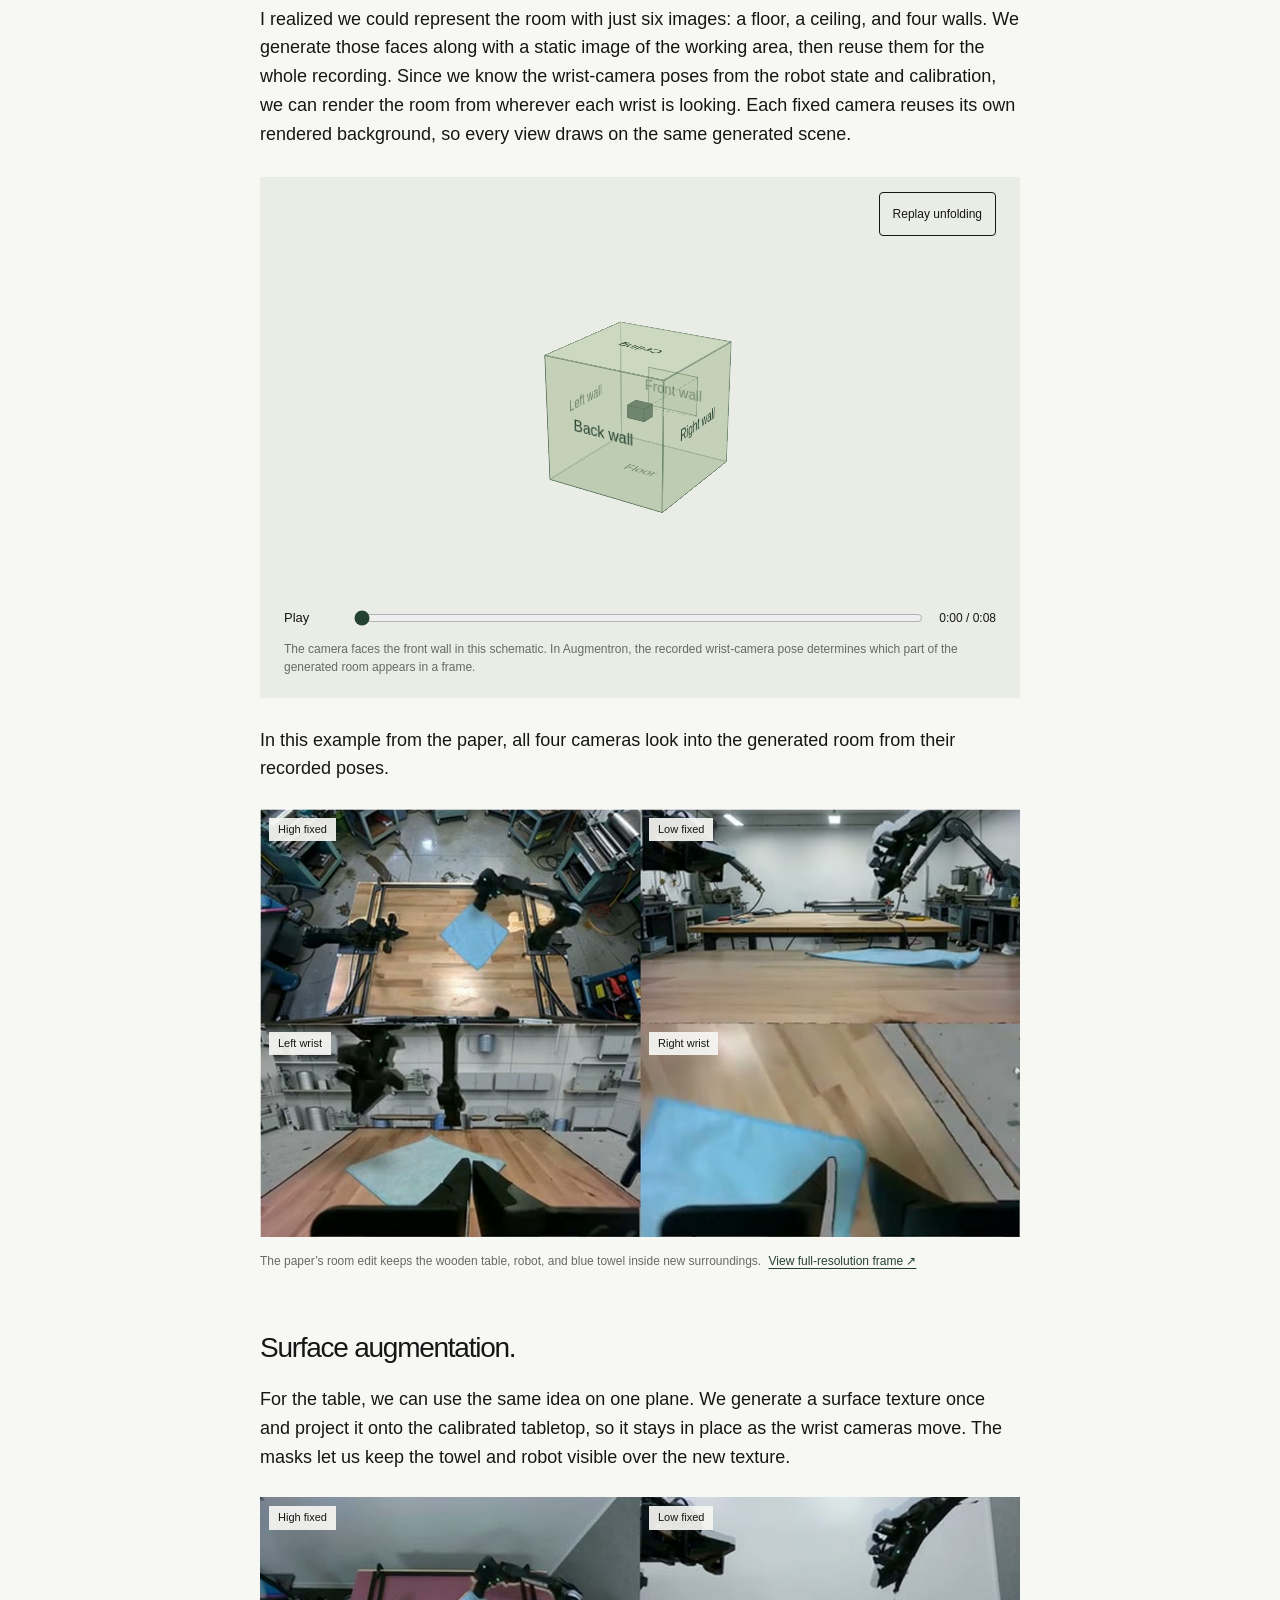
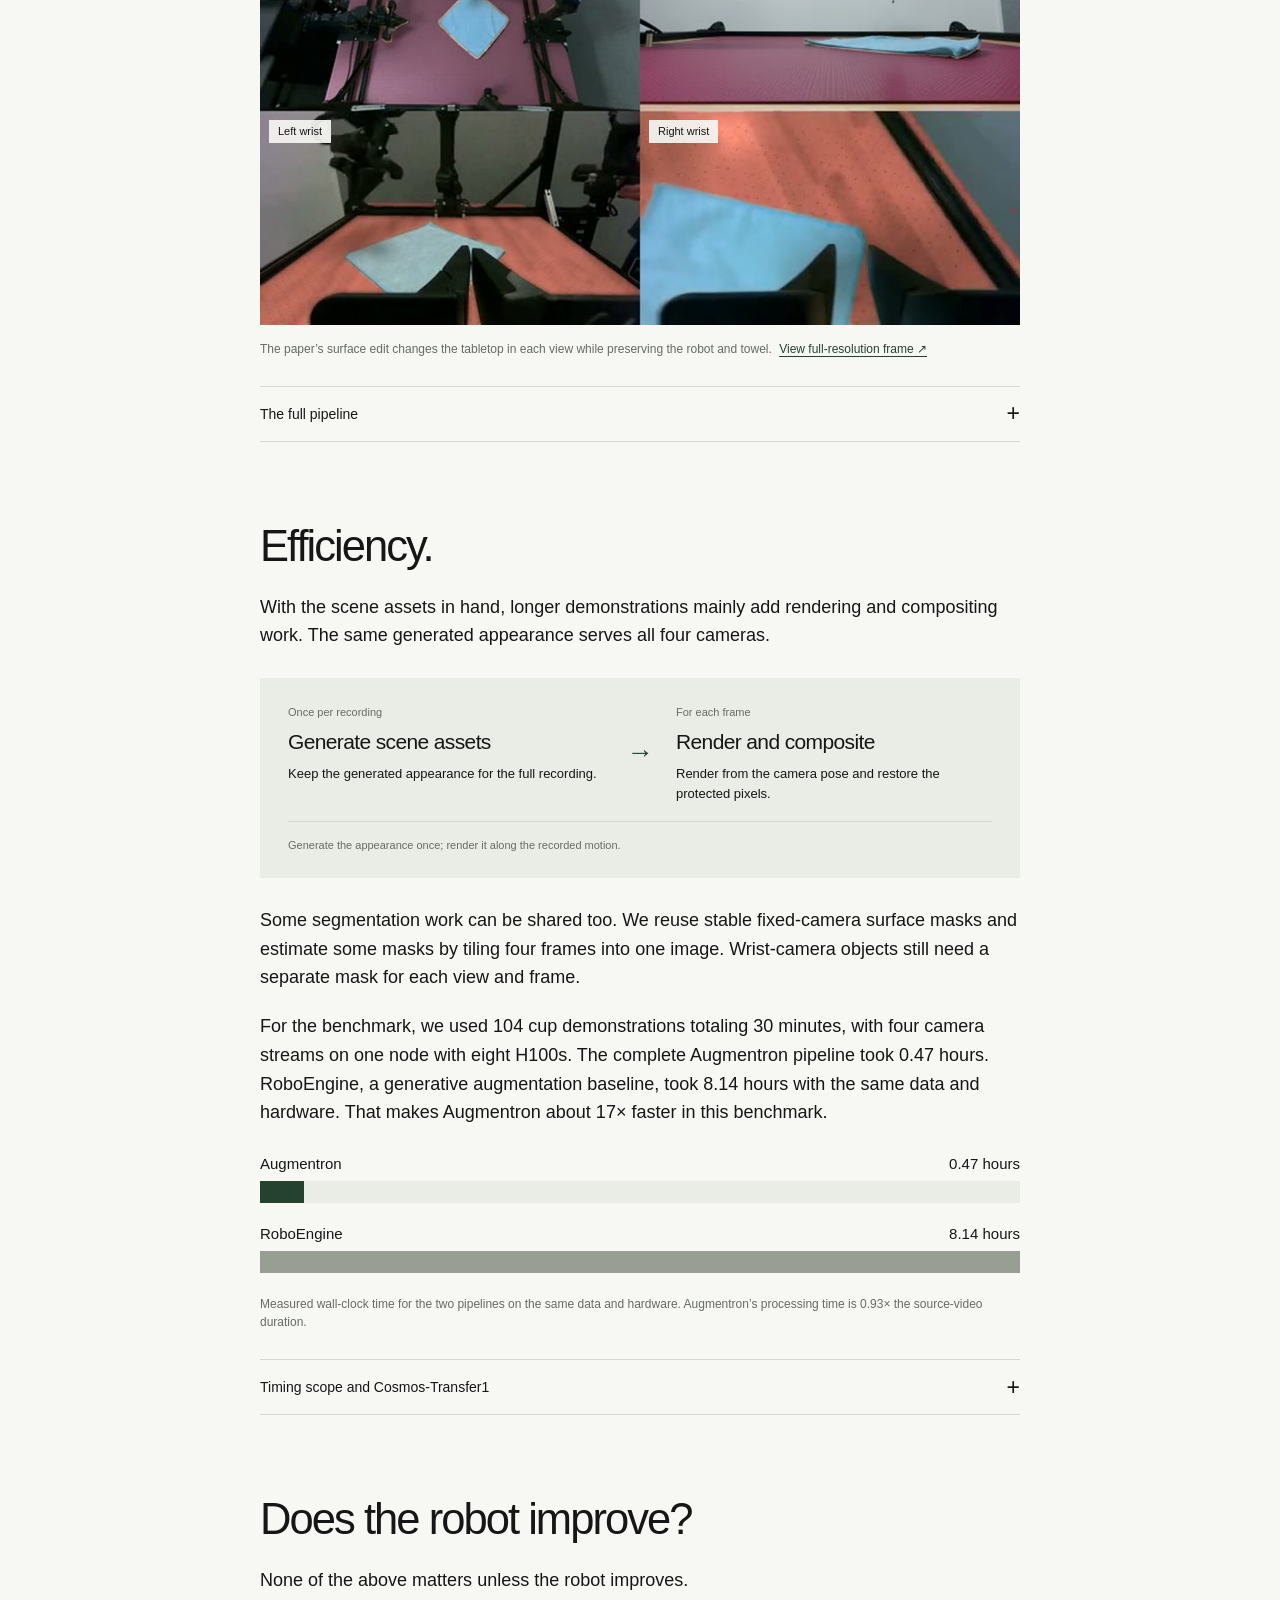
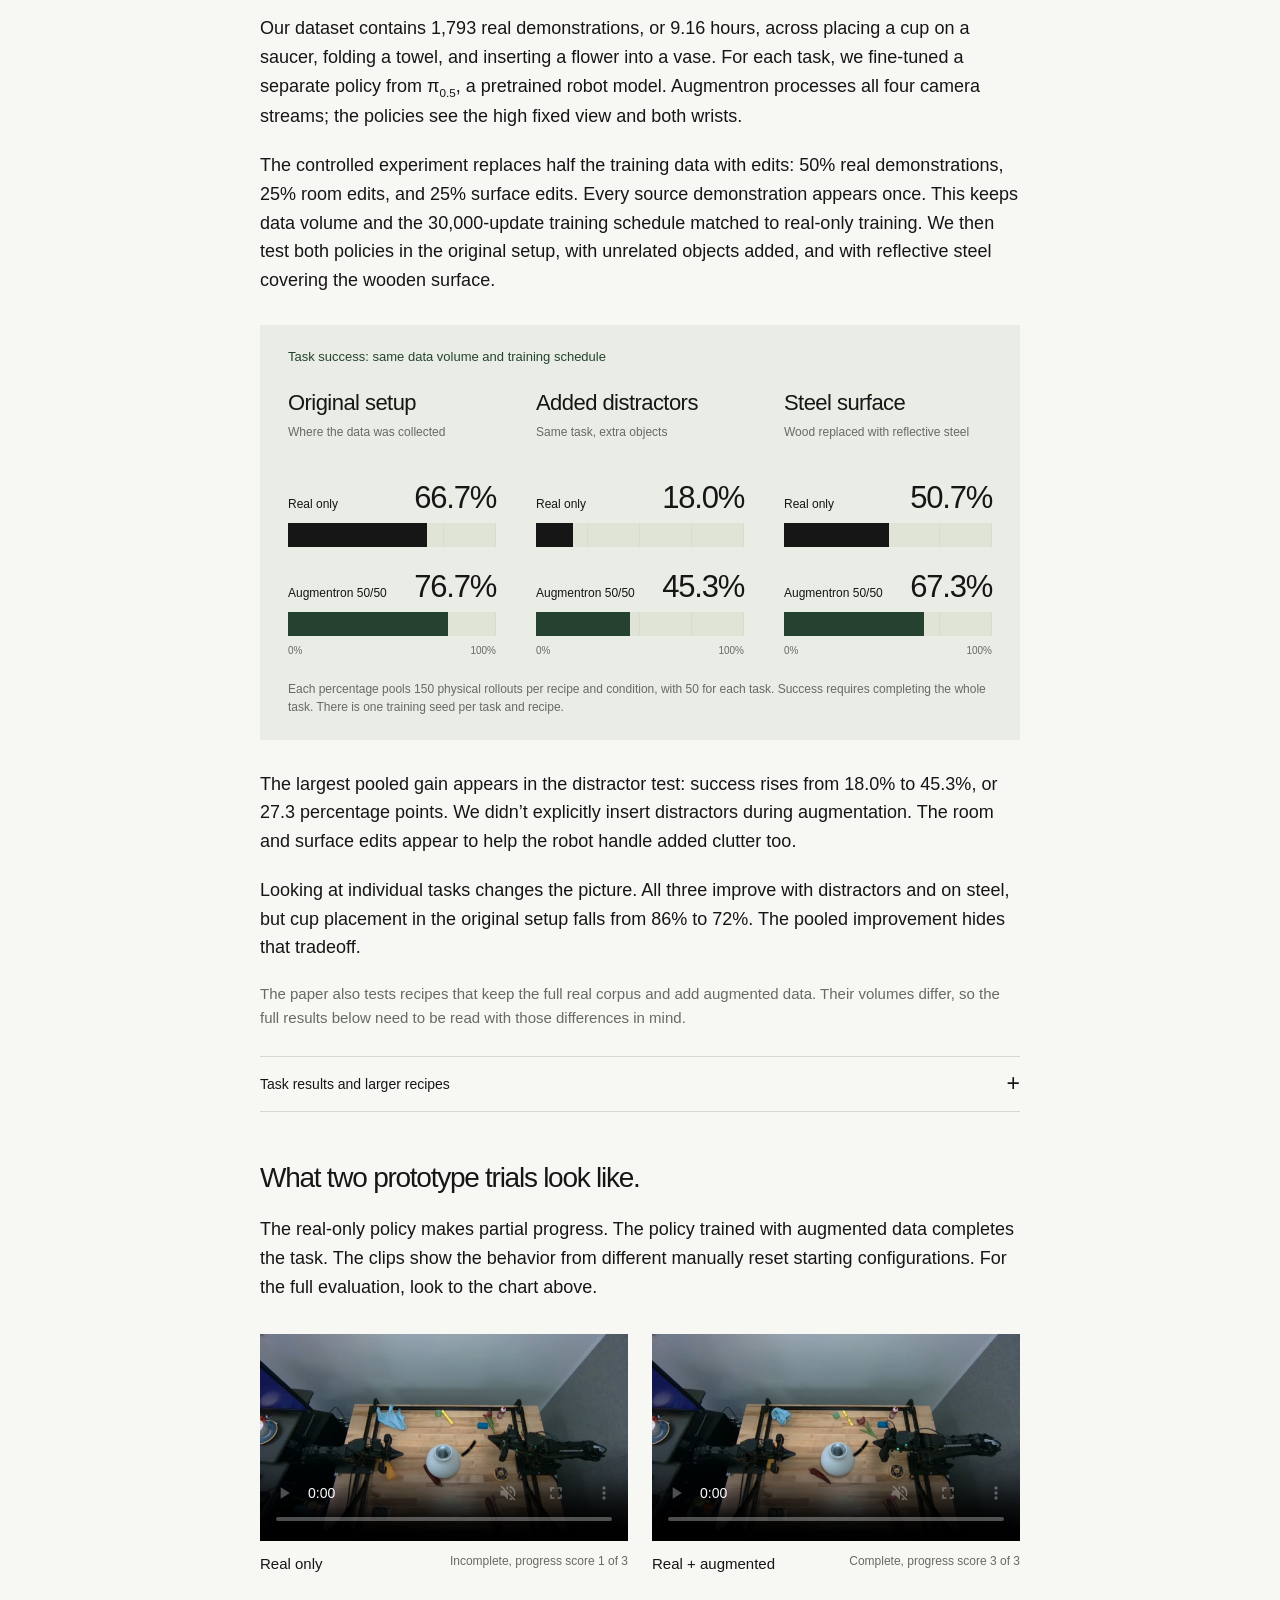
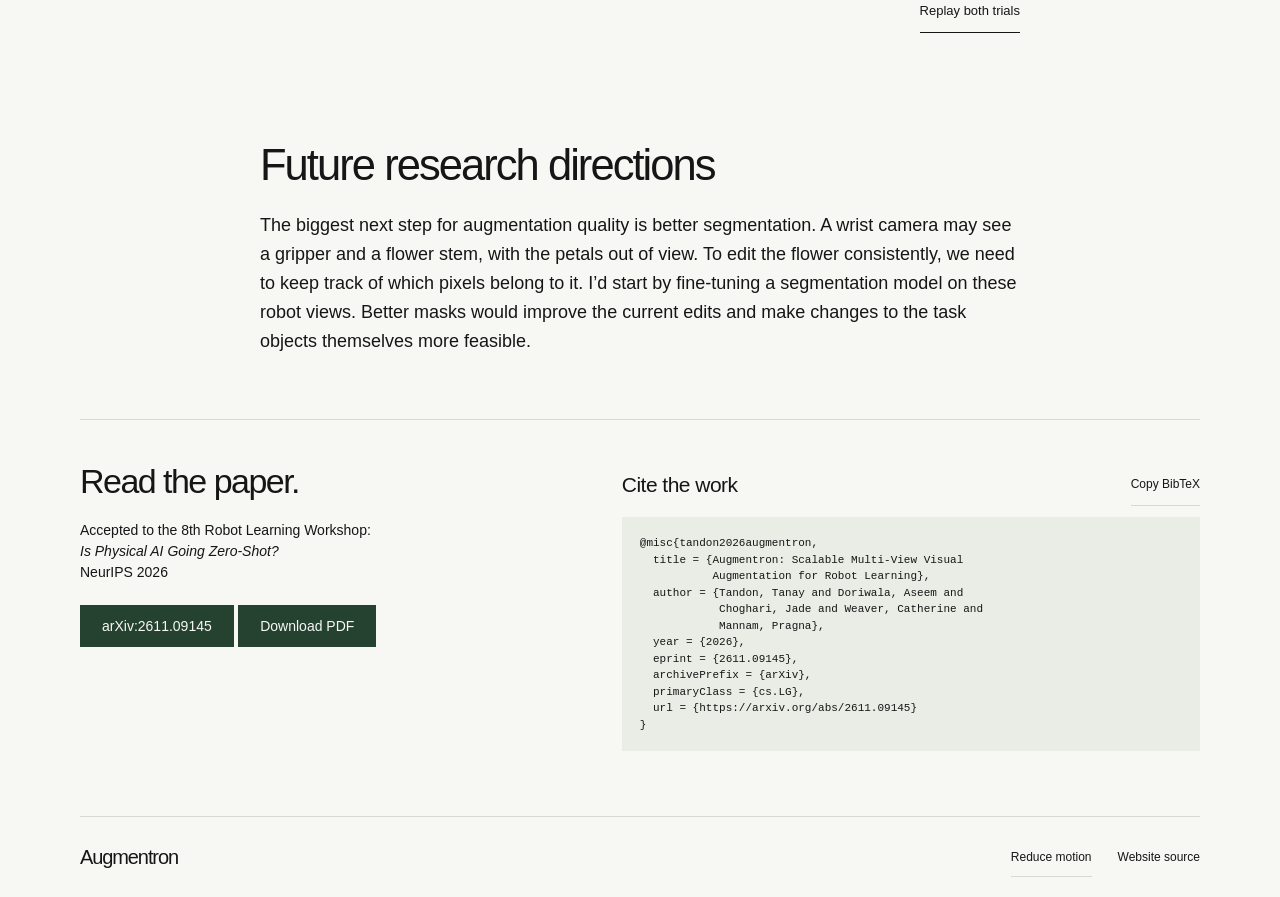
==== commit 3e98e42e: "Publish the footer-credit share card with tighter logo spacing" ====
--- a/index.html
+++ b/index.html
@@ -7,18 +7,18 @@
   <meta name="theme-color" content="#254231">
   <meta property="og:title" content="Augmentron: Scalable Multi-View Visual Augmentation for Robot Learning">
   <meta property="og:description" content="One recorded motion. More rooms to learn from. Reusable scene generation for robot learning.">
-  <meta property="og:image" content="https://augmentron.tanaytandon.com/assets/images/augmentron-social-internship.png">
+  <meta property="og:image" content="https://augmentron.tanaytandon.com/assets/images/augmentron-social-footer.png">
   <meta property="og:url" content="https://augmentron.tanaytandon.com/">
   <meta property="og:type" content="article">
   <meta property="og:image:type" content="image/png">
   <meta property="og:image:width" content="1200">
   <meta property="og:image:height" content="630">
-  <meta property="og:image:alt" content="Augmentron: Scalable Multi-View Visual Augmentation for Robot Learning. Tanay Tandon et al., internship project at Scale AI.">
+  <meta property="og:image:alt" content="Augmentron: Scalable Multi-View Visual Augmentation for Robot Learning. Internship project at Scale AI.">
   <meta name="twitter:card" content="summary_large_image">
   <meta name="twitter:title" content="Augmentron: Scalable Multi-View Visual Augmentation for Robot Learning">
   <meta name="twitter:description" content="One recorded motion. More rooms to learn from. Reusable scene generation for robot learning.">
-  <meta name="twitter:image" content="https://augmentron.tanaytandon.com/assets/images/augmentron-social-internship.png">
-  <meta name="twitter:image:alt" content="Augmentron: Scalable Multi-View Visual Augmentation for Robot Learning. Tanay Tandon et al., internship project at Scale AI.">
+  <meta name="twitter:image" content="https://augmentron.tanaytandon.com/assets/images/augmentron-social-footer.png">
+  <meta name="twitter:image:alt" content="Augmentron: Scalable Multi-View Visual Augmentation for Robot Learning. Internship project at Scale AI.">
   <link rel="canonical" href="https://augmentron.tanaytandon.com/">
   <meta name="citation_title" content="Augmentron: Scalable Multi-View Visual Augmentation for Robot Learning">
   <meta name="citation_author" content="Tanay Tandon">
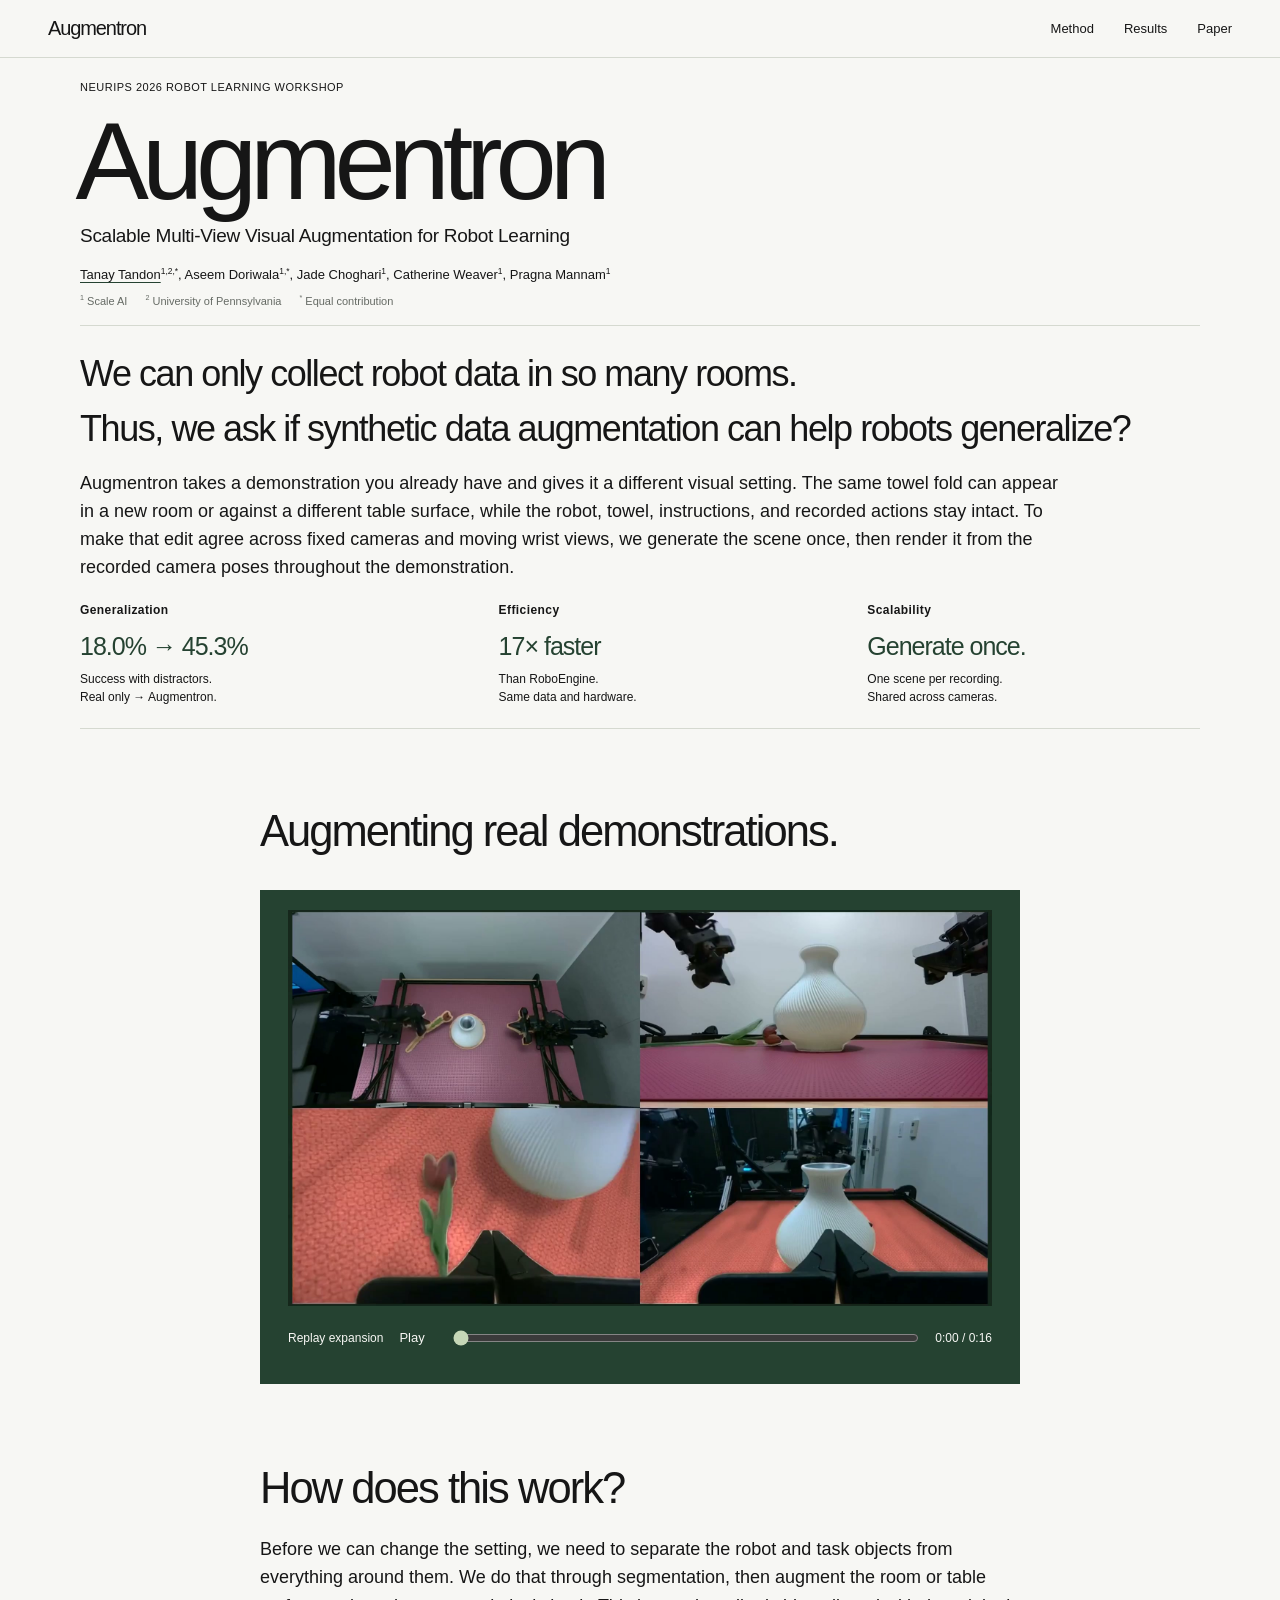
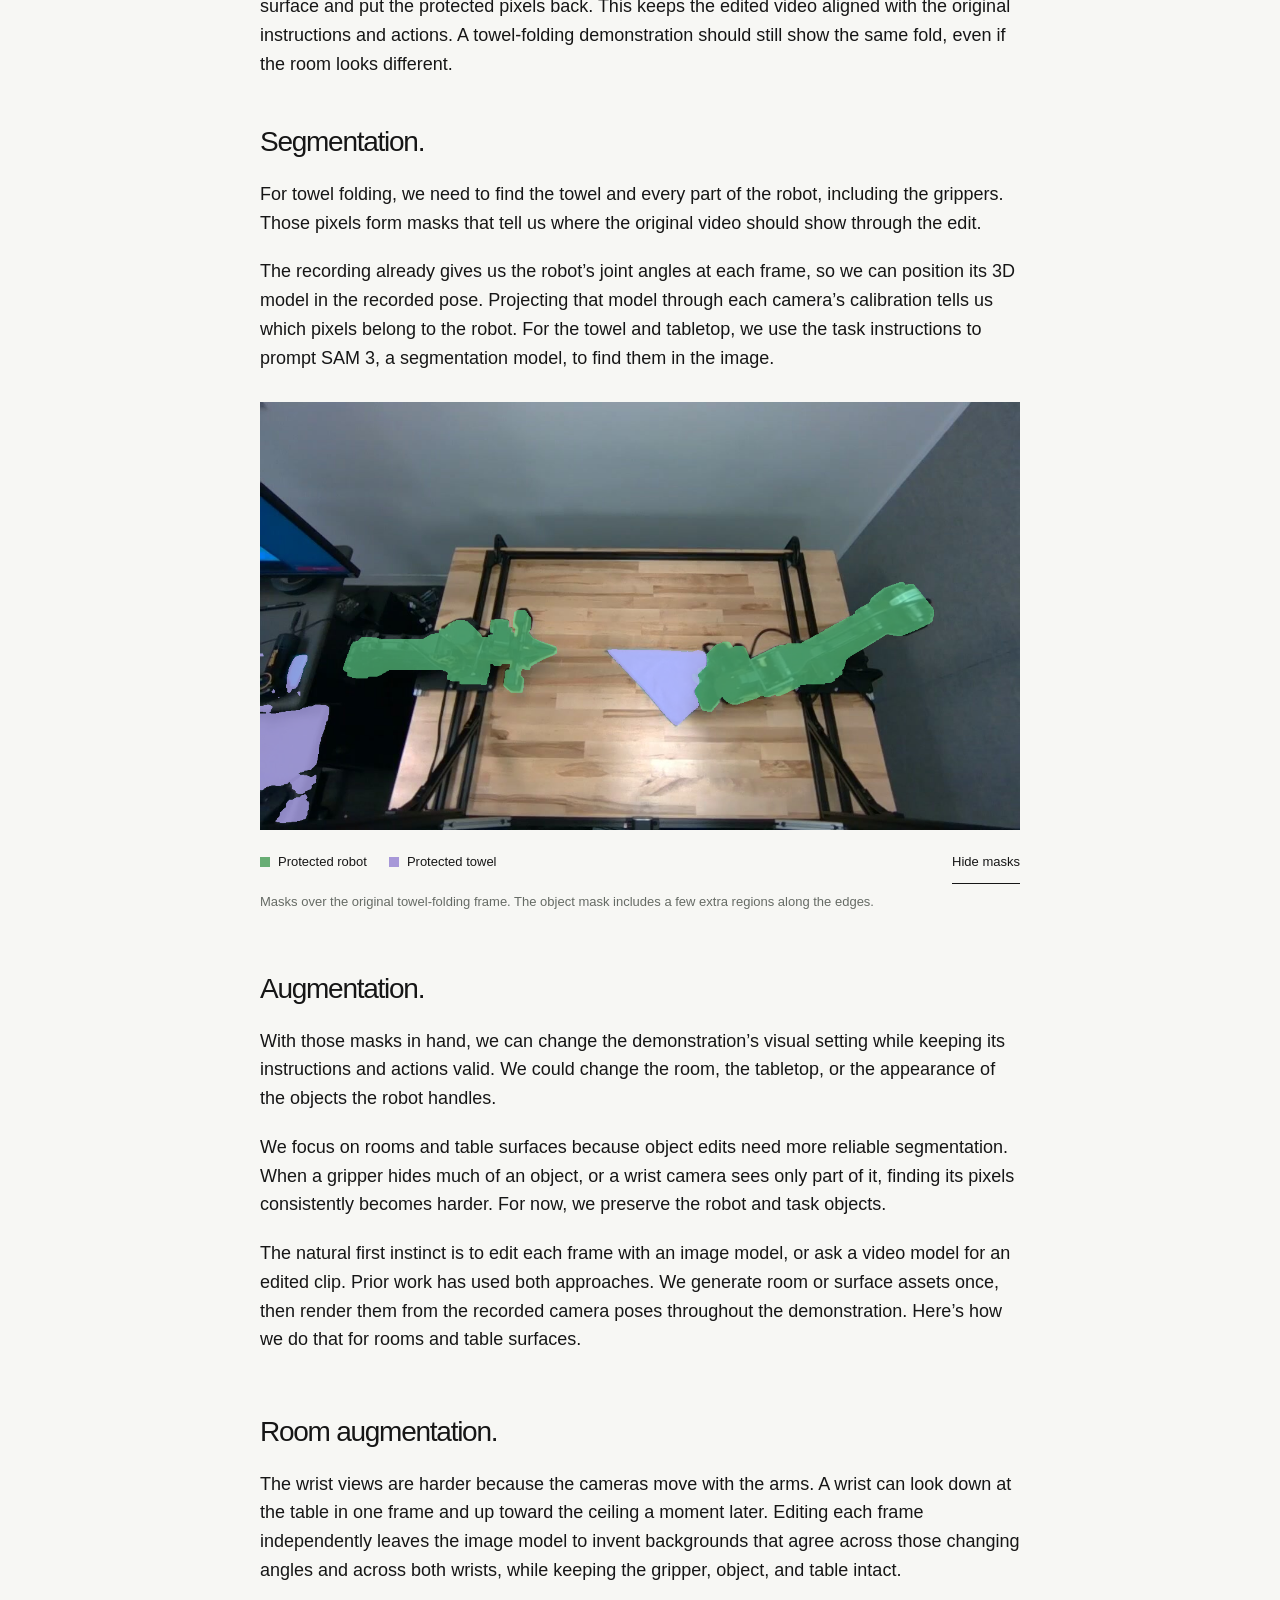
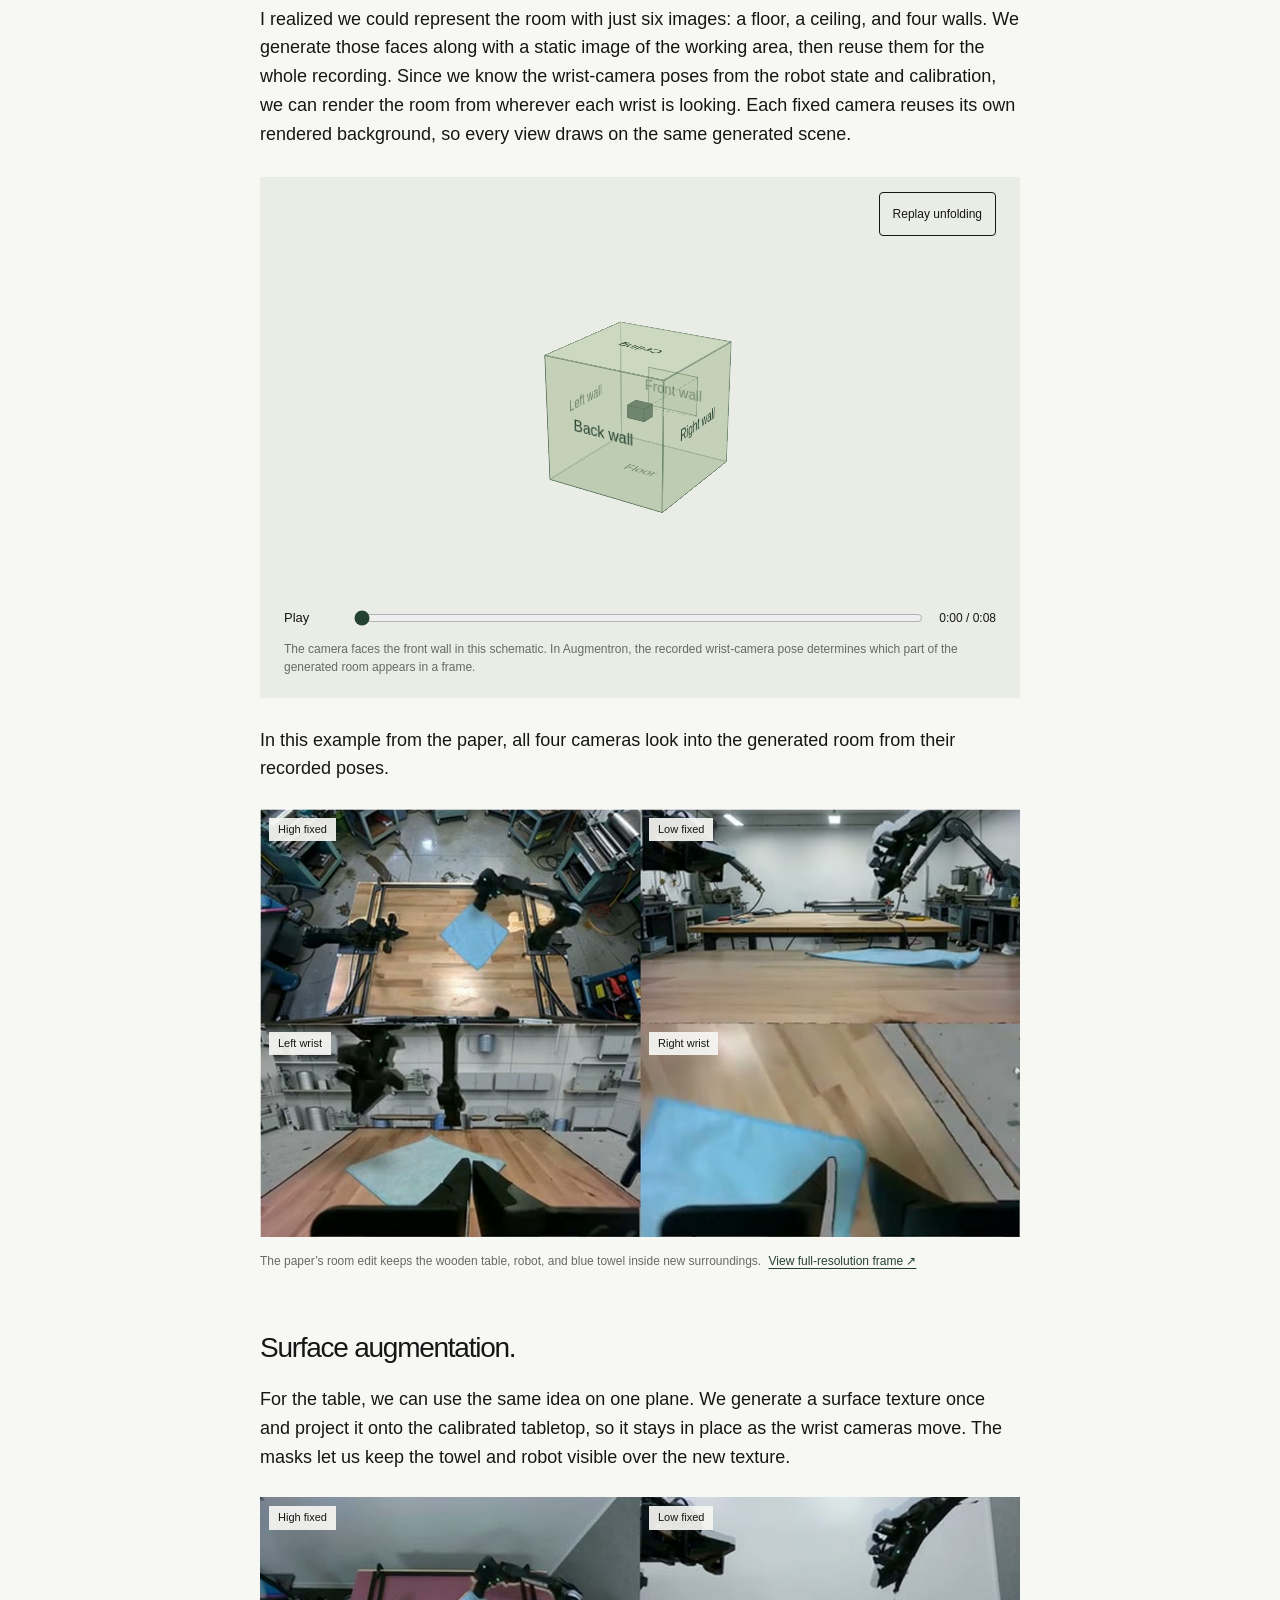
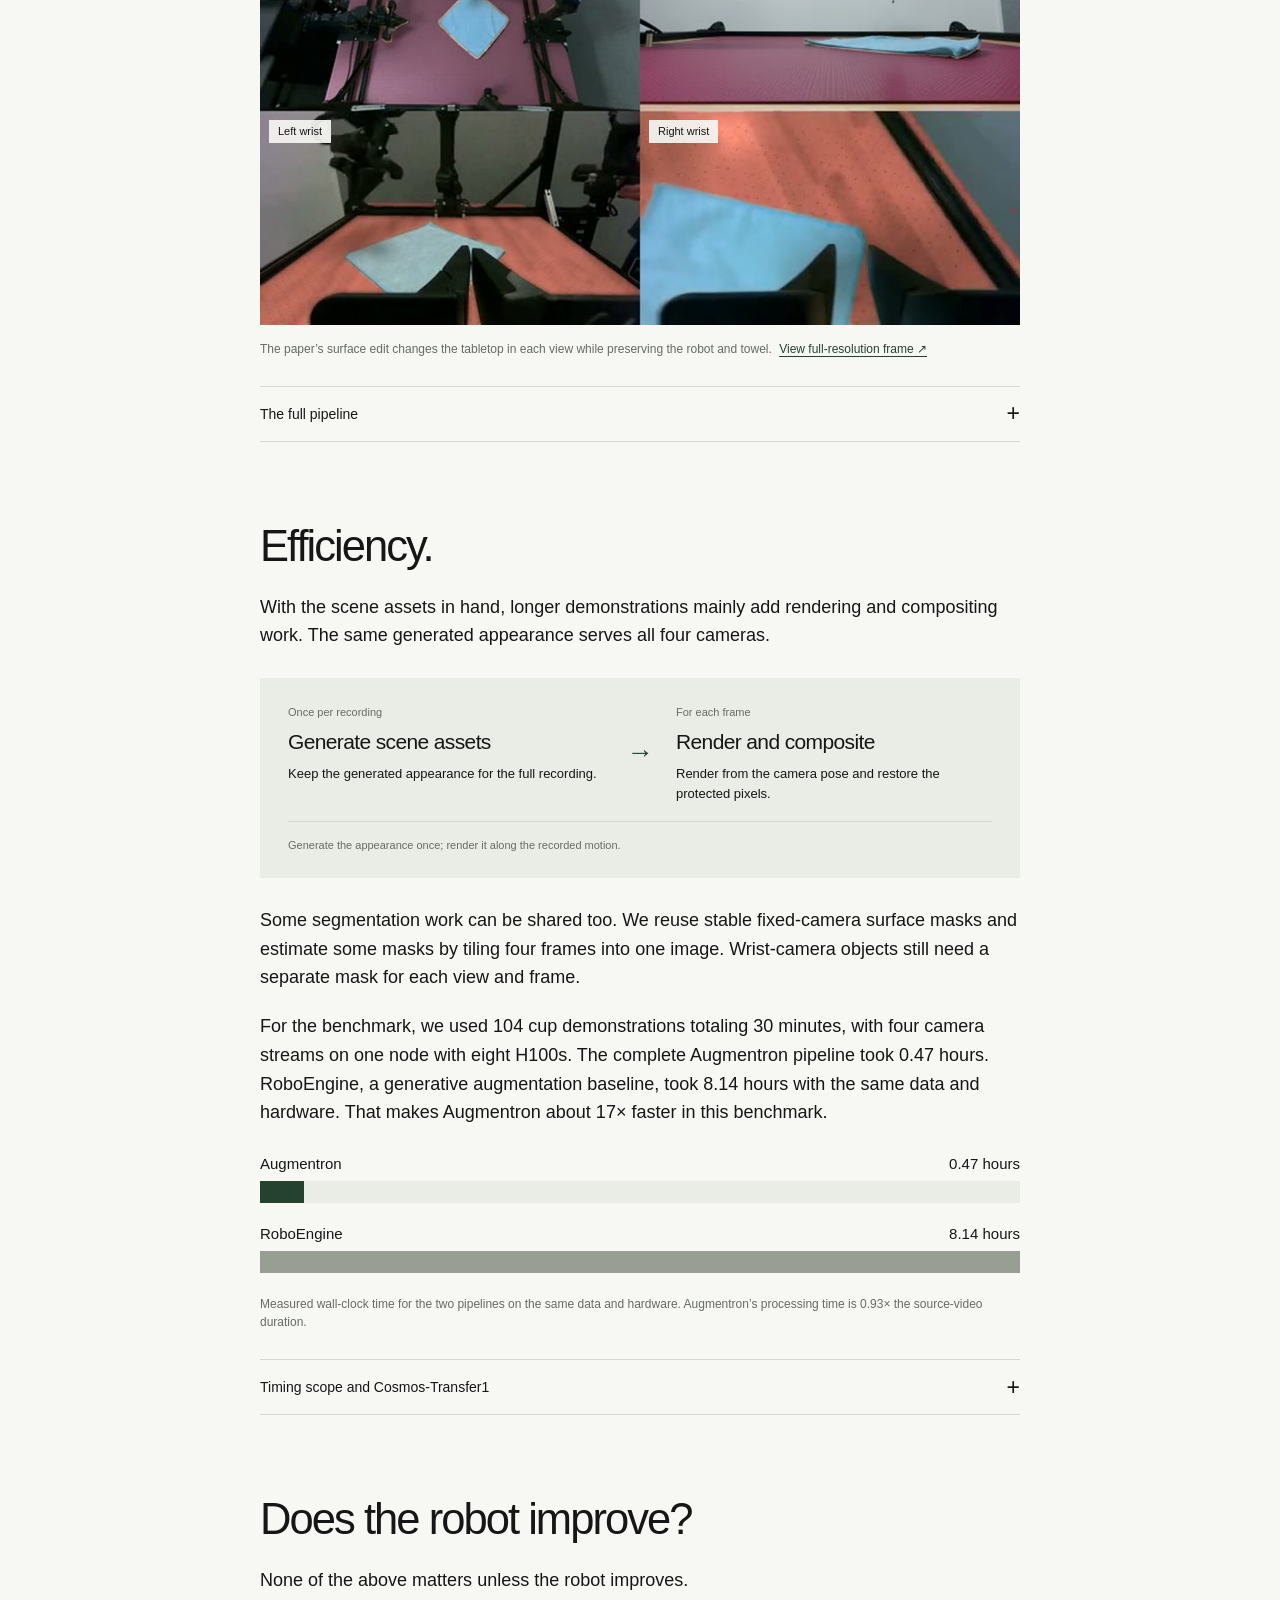
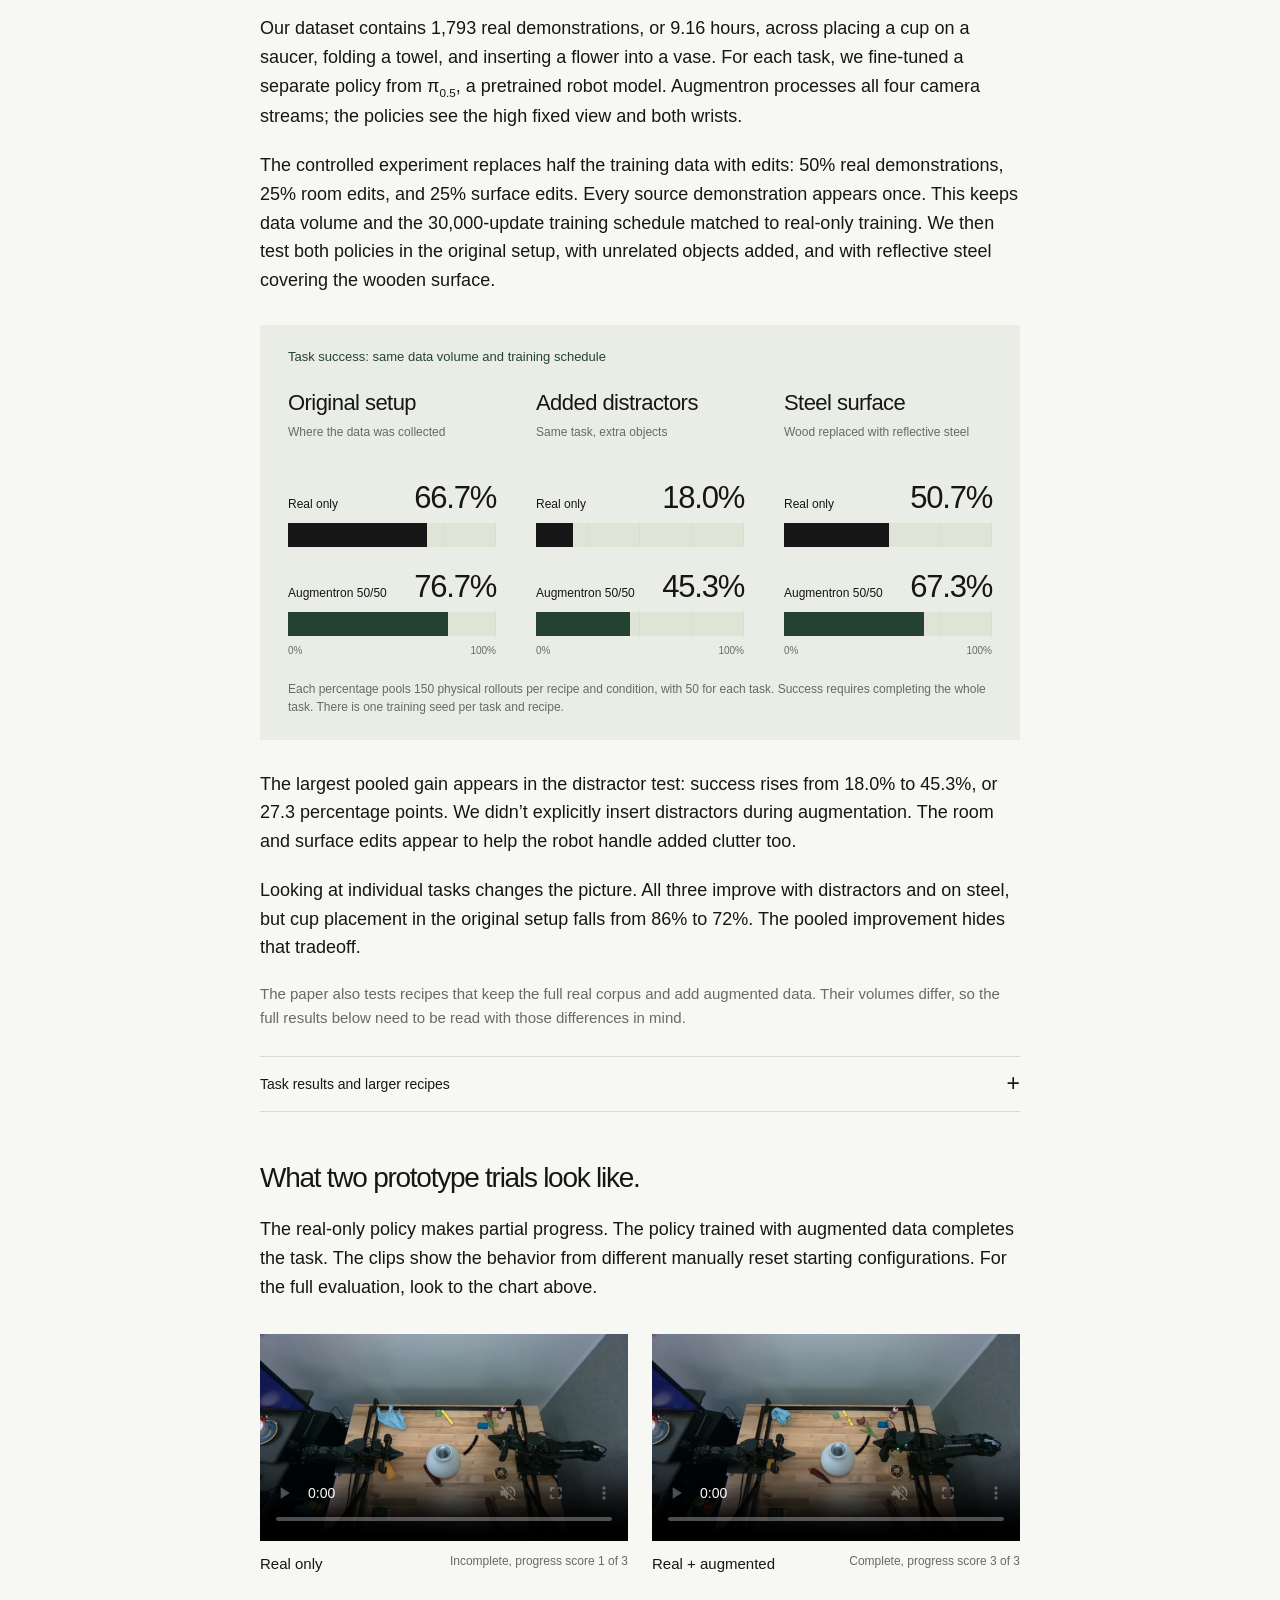
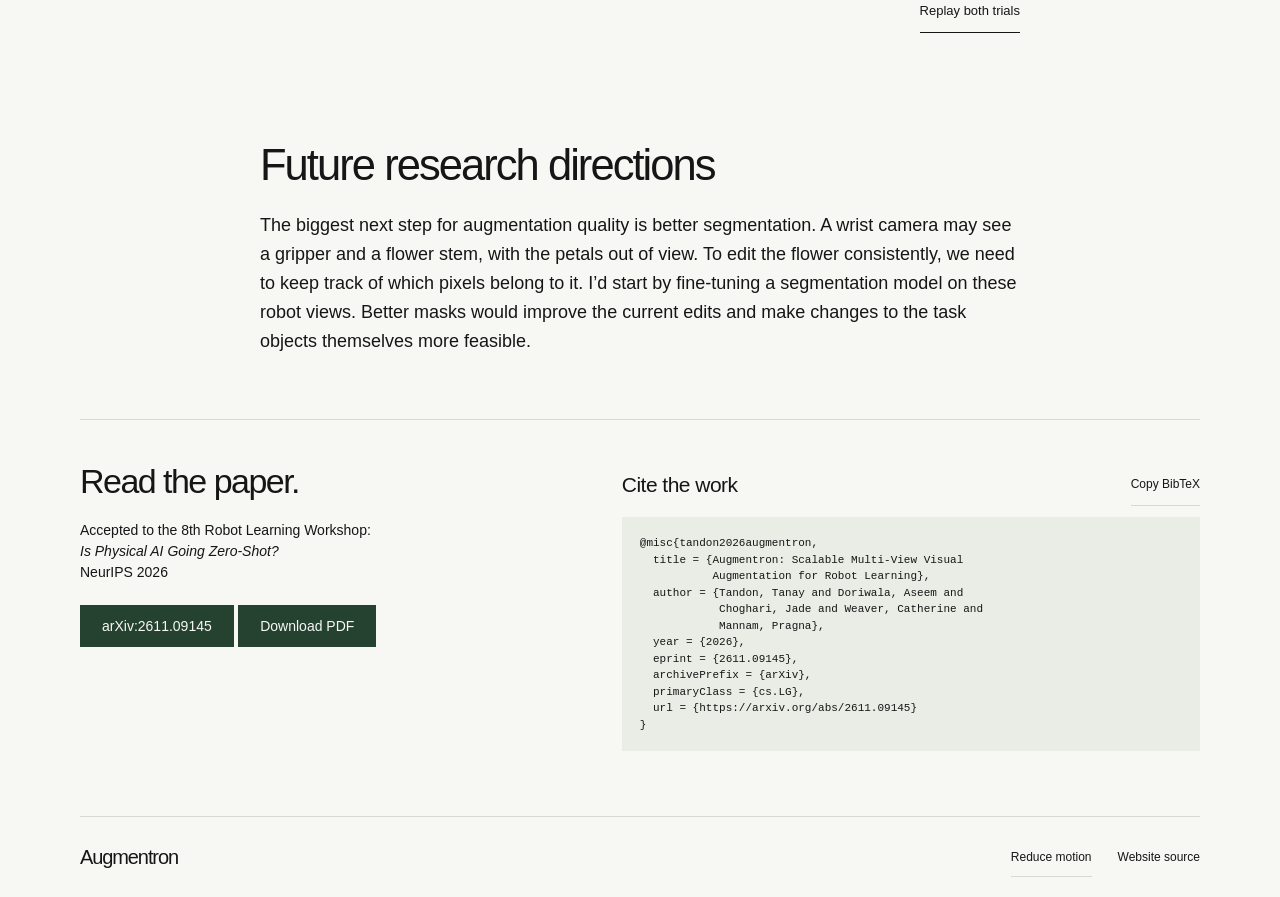
==== commit be70de16: "Add Cloudflare Web Analytics to Augmentron" ====
--- a/index.html
+++ b/index.html
@@ -94,4 +94,7 @@
 }</code></pre><p id="citation-status" role="status"></p></div></section>
 <footer class="wrap"><a class="wordmark" href="#main">Augmentron</a><div><button type="button" id="animation-toggle" aria-pressed="false">Reduce motion</button><a href="https://github.com/tanaytan/augmentron">Website source</a></div></footer>
 </main><script src="site.js?v=5dd1cbc49df7"></script><script src="delight.js?v=b47e61f38214"></script>
+  <!-- Cloudflare Web Analytics -->
+  <script type='module' src='https://static.cloudflareinsights.com/beacon.min.js' data-cf-beacon='{"token": "338bea9114e74cd9956a6d0c95004bcd"}'></script>
+  <!-- End Cloudflare Web Analytics -->
 </body></html>
